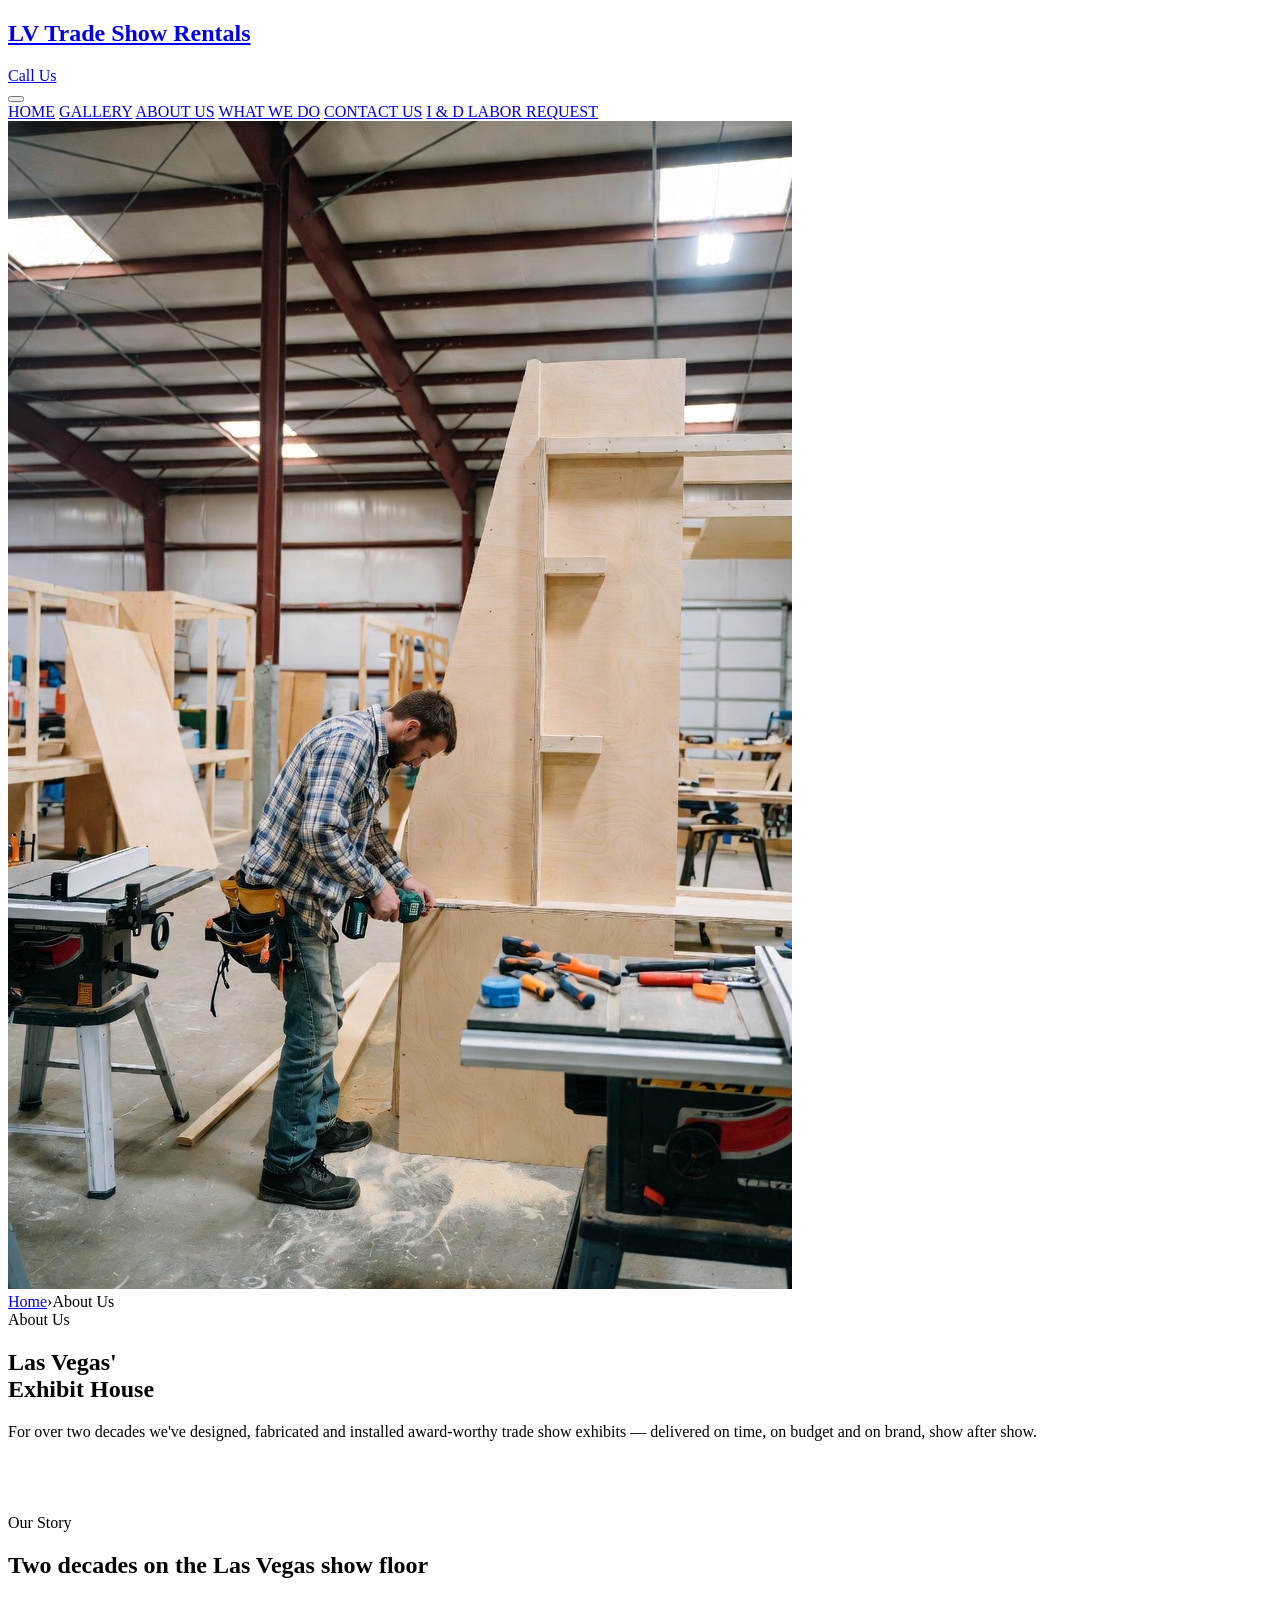
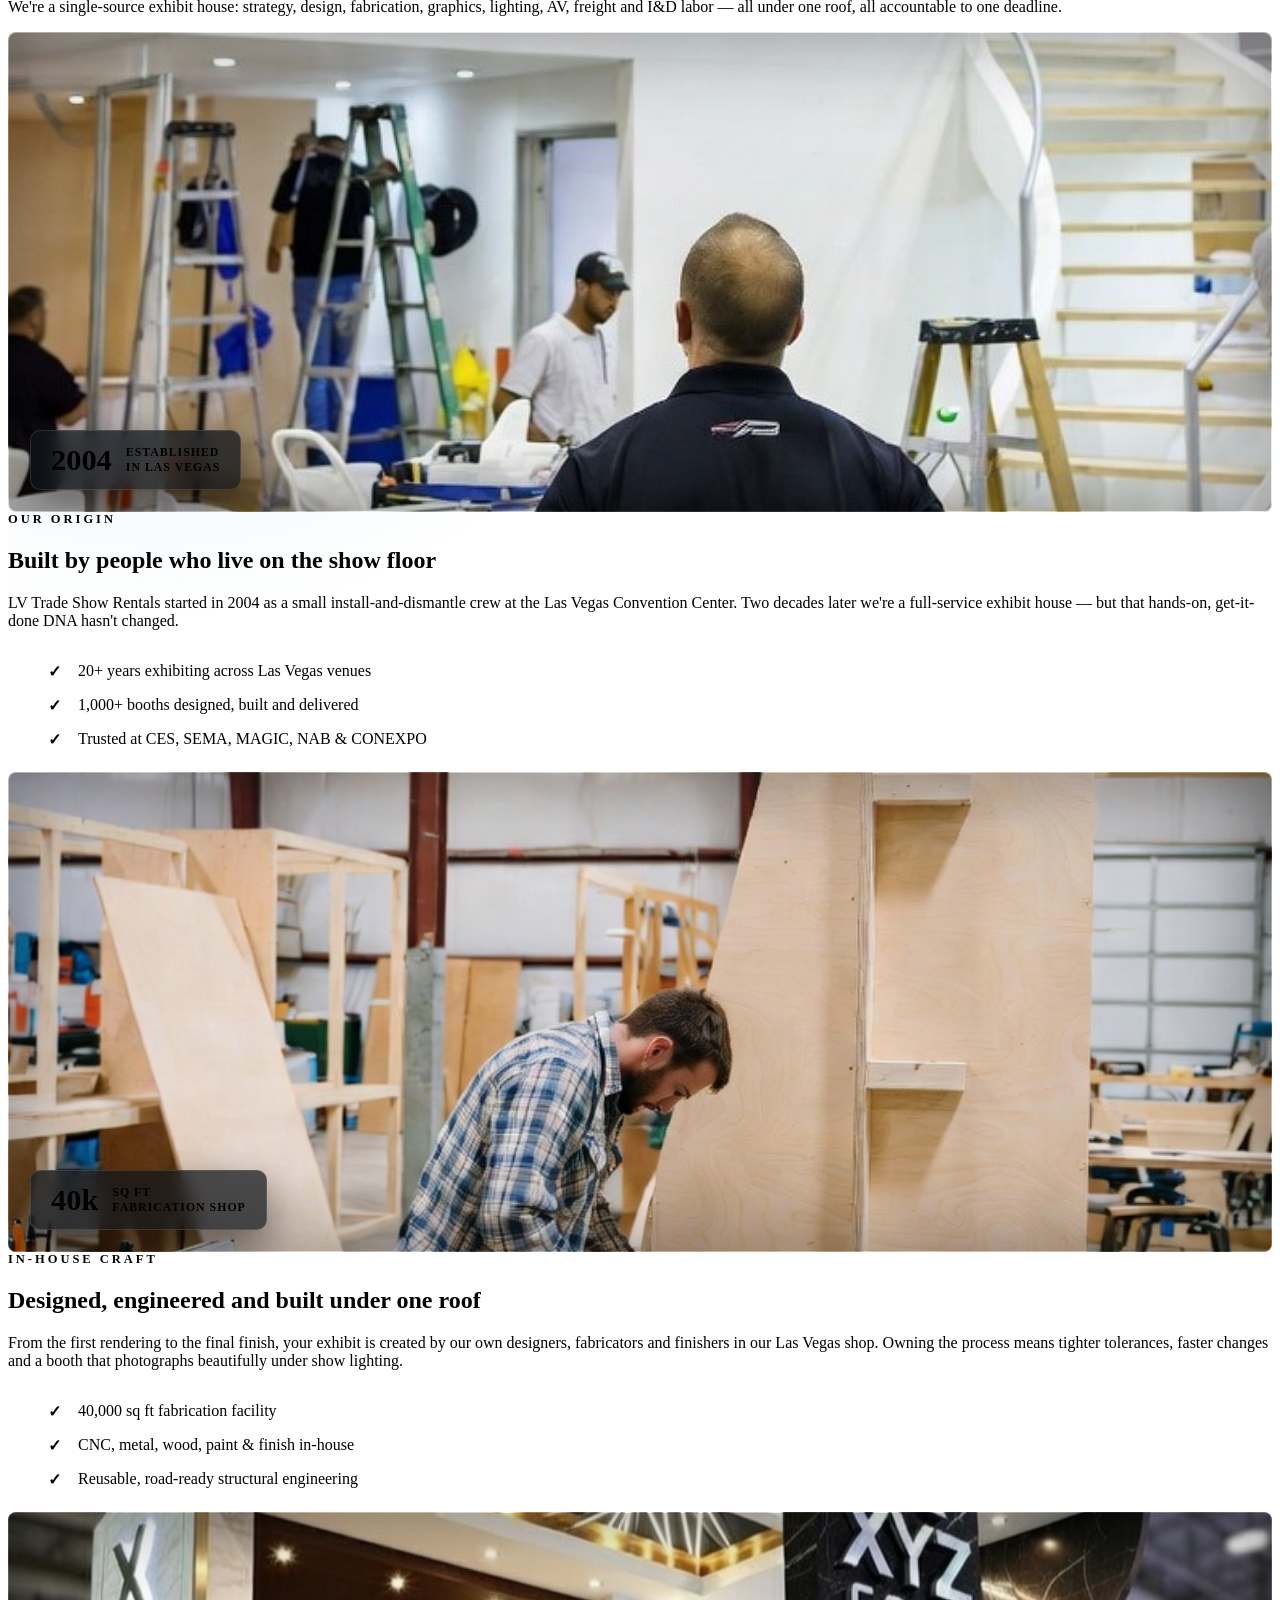
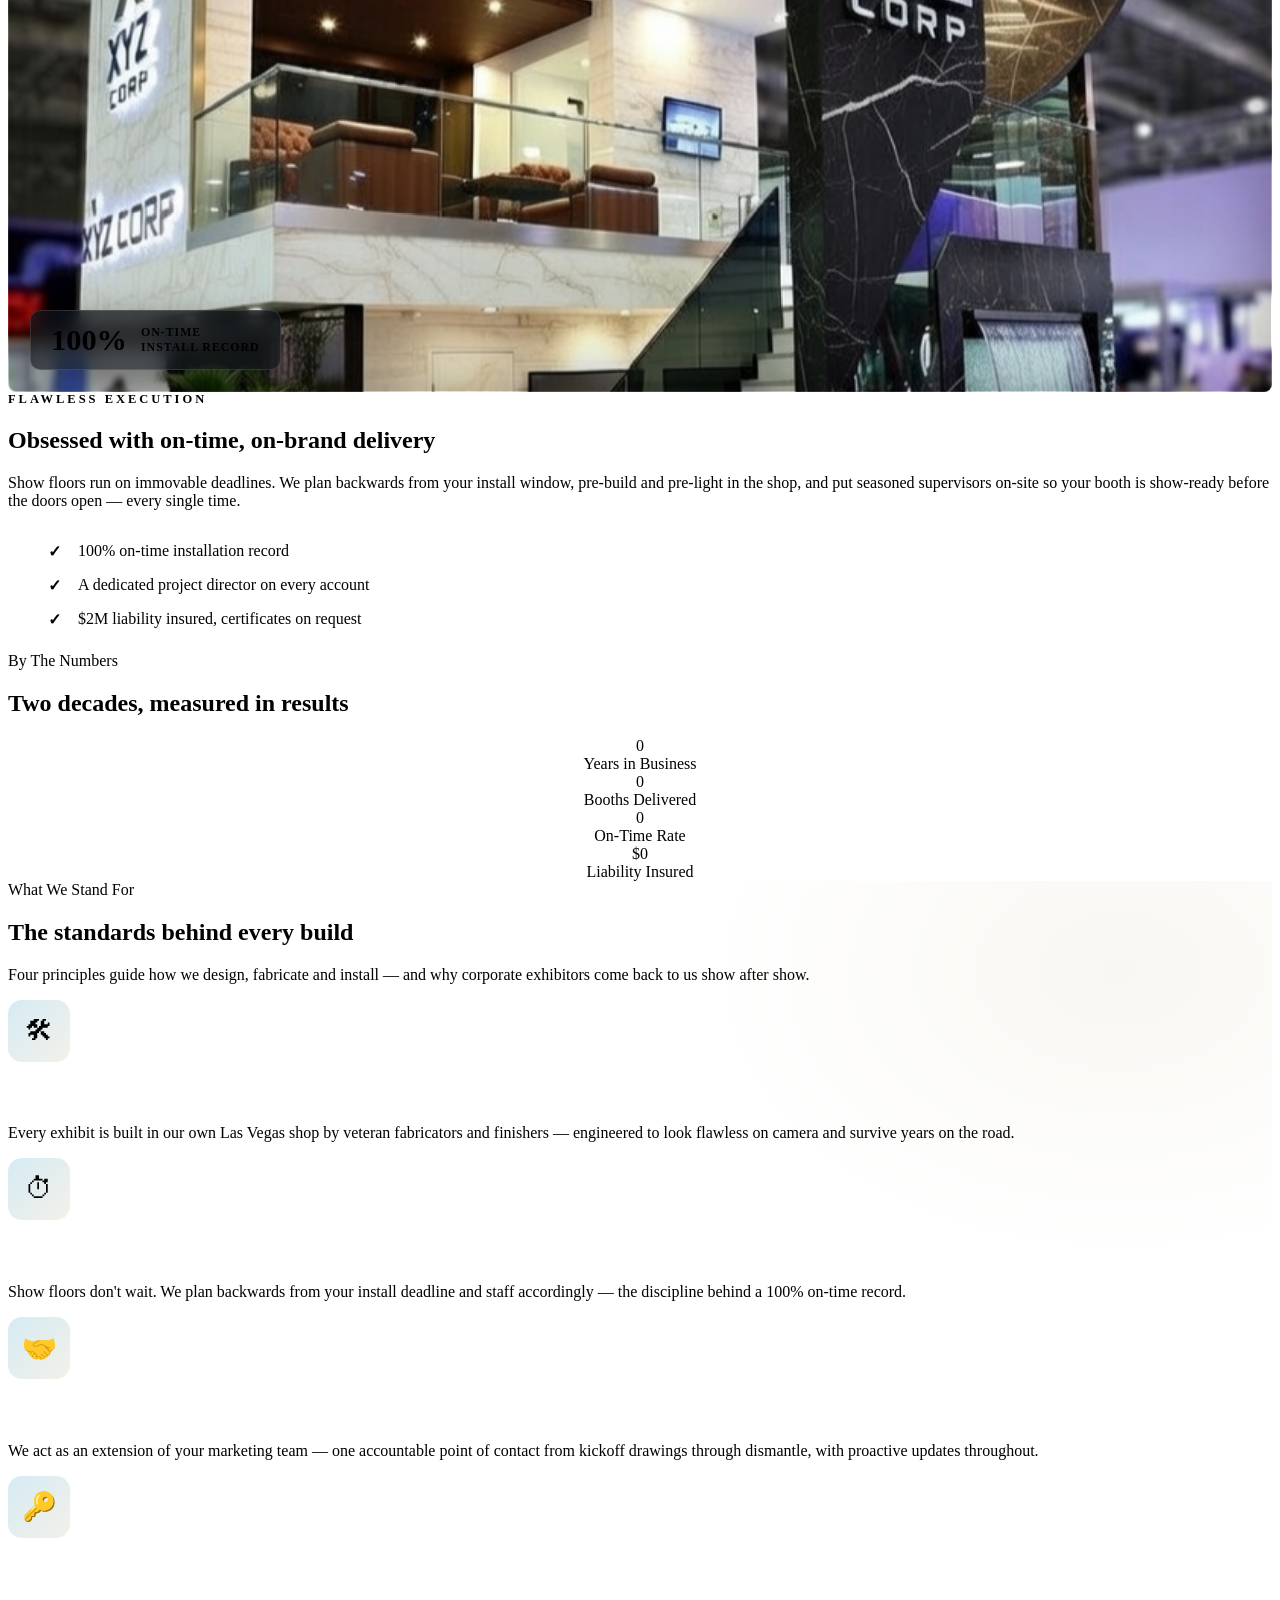
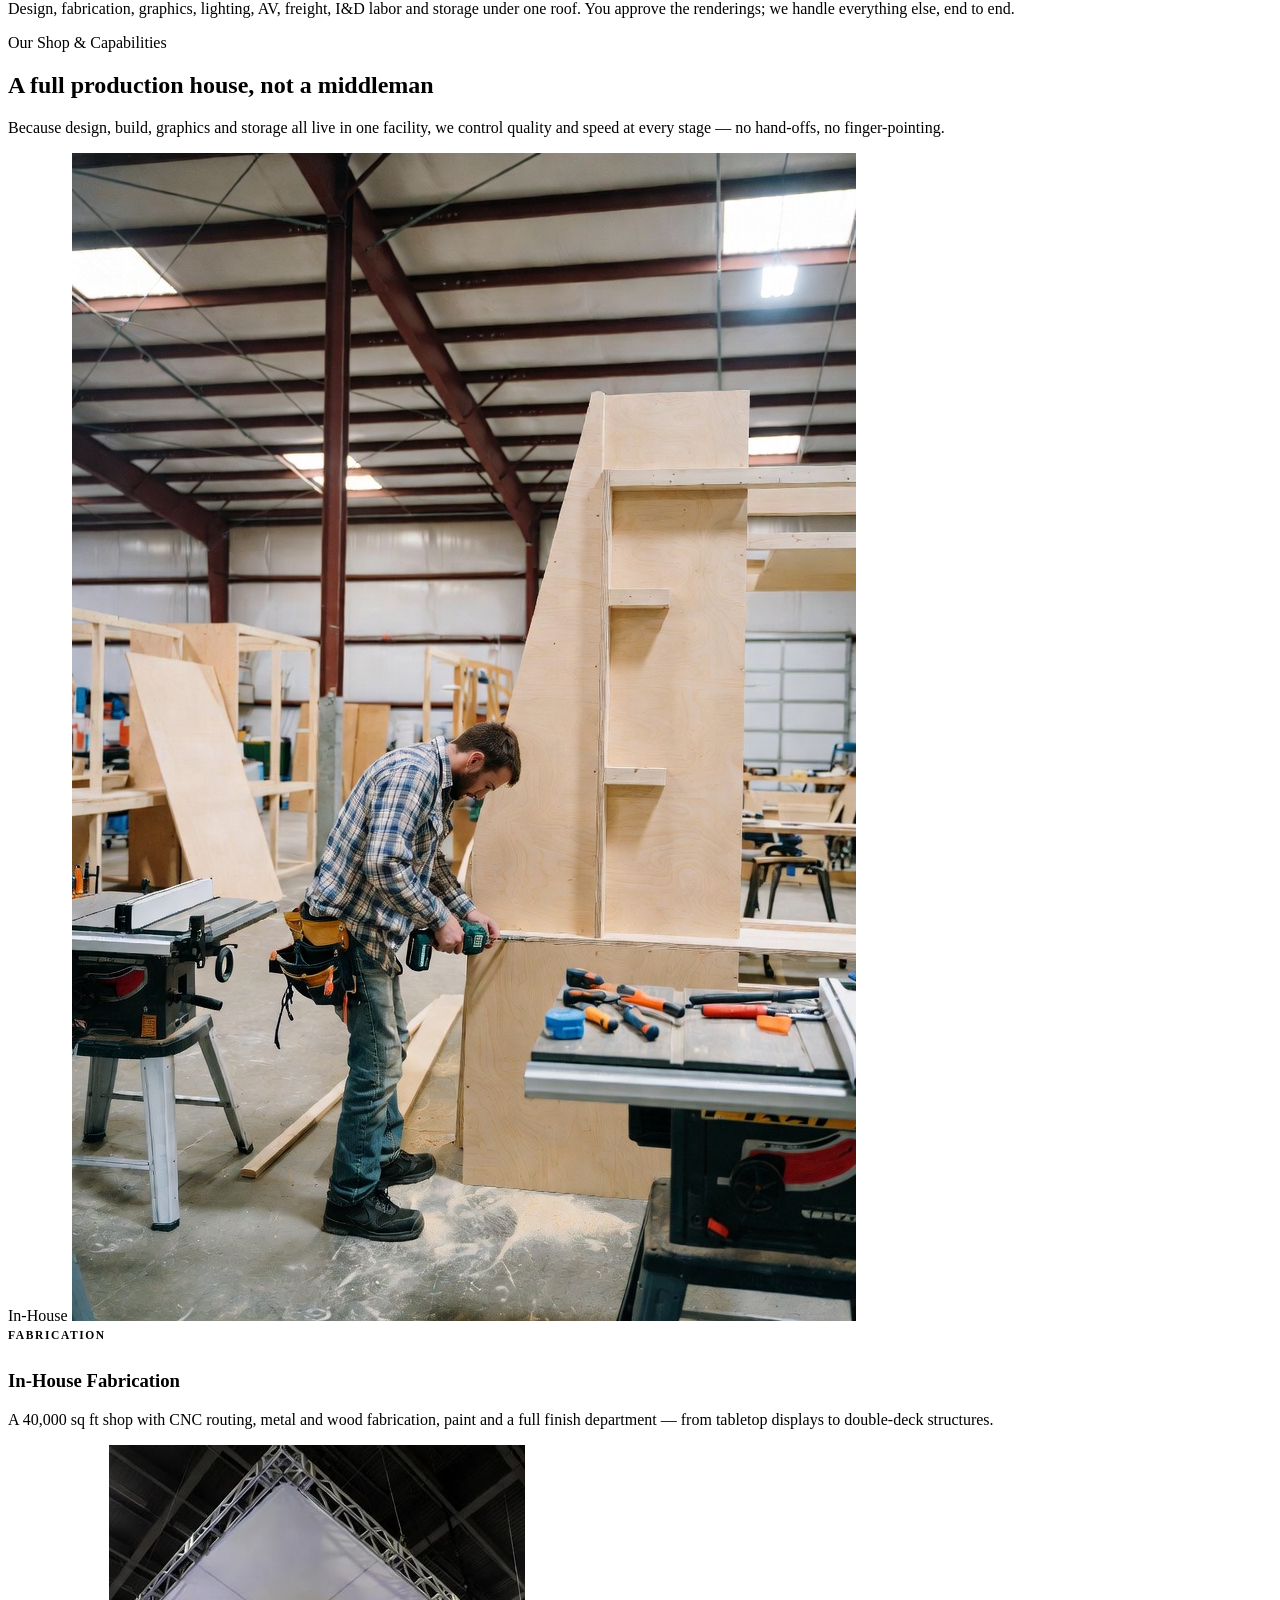
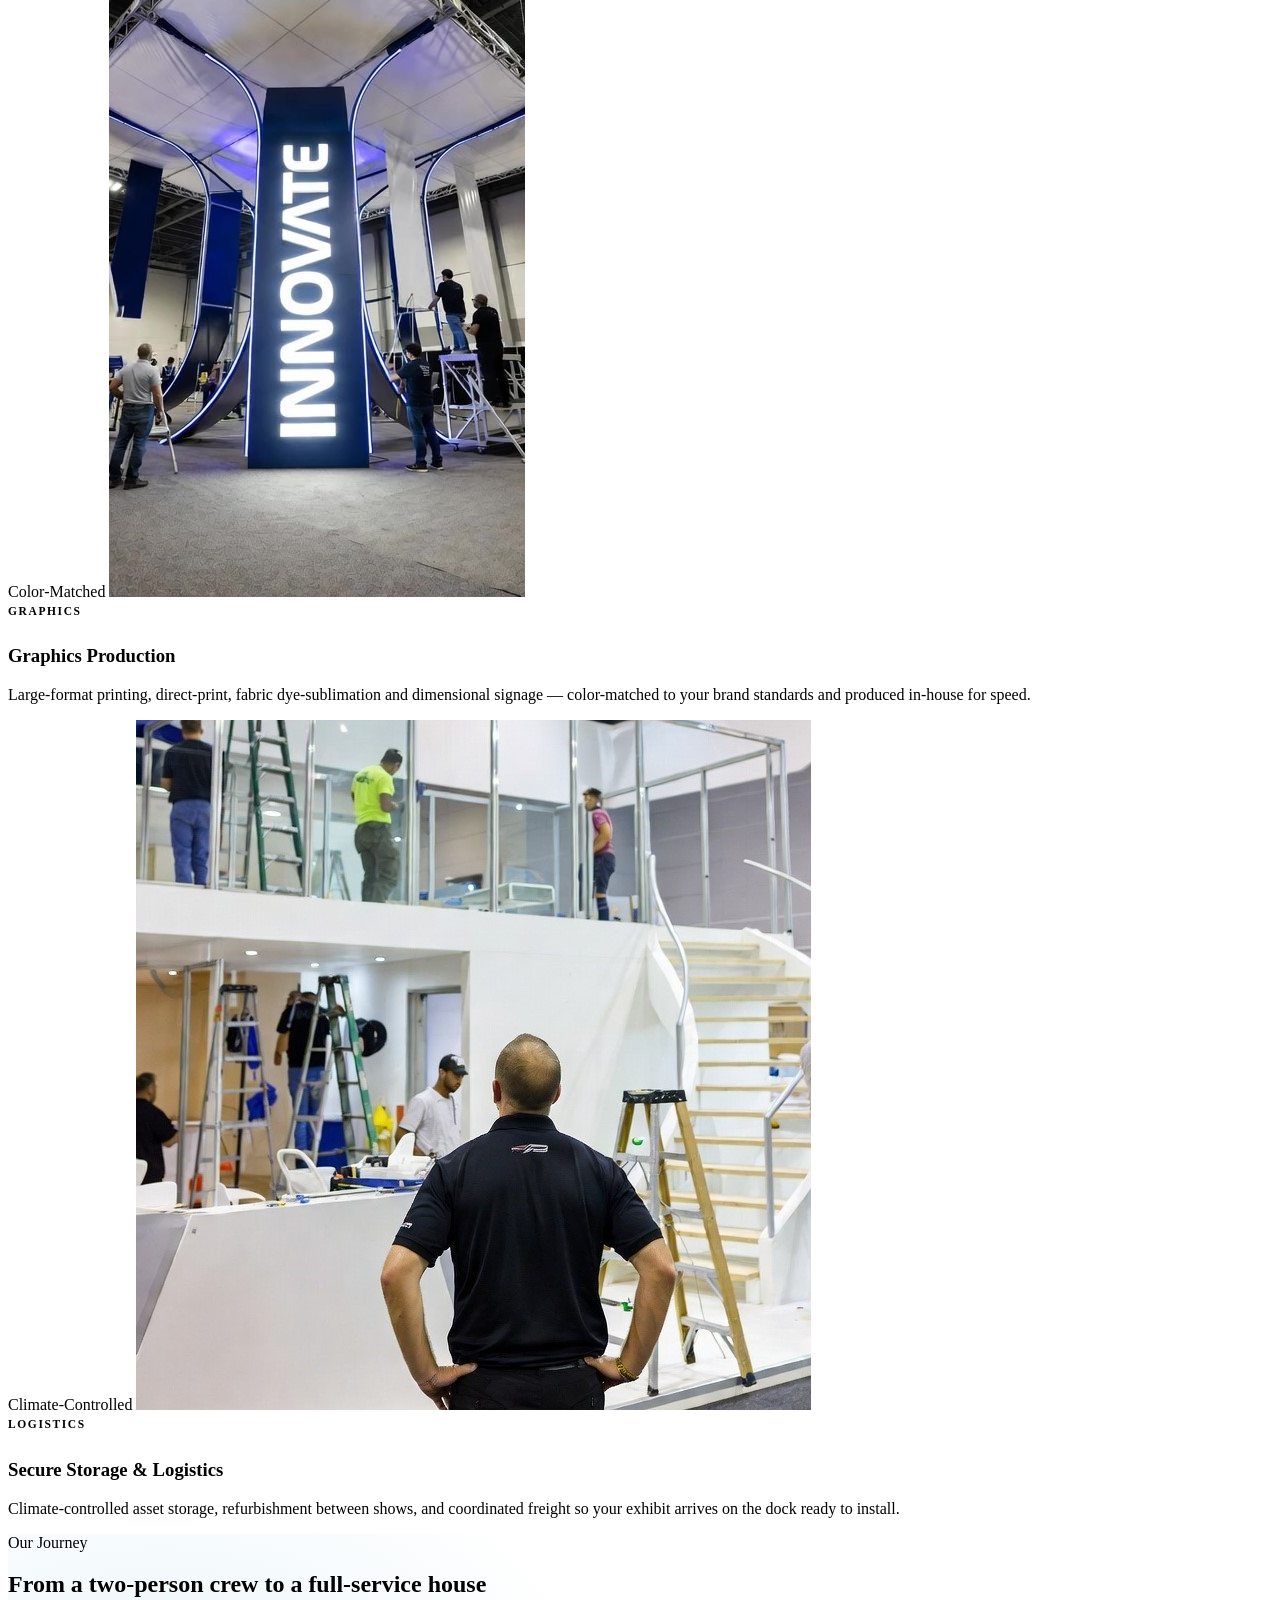
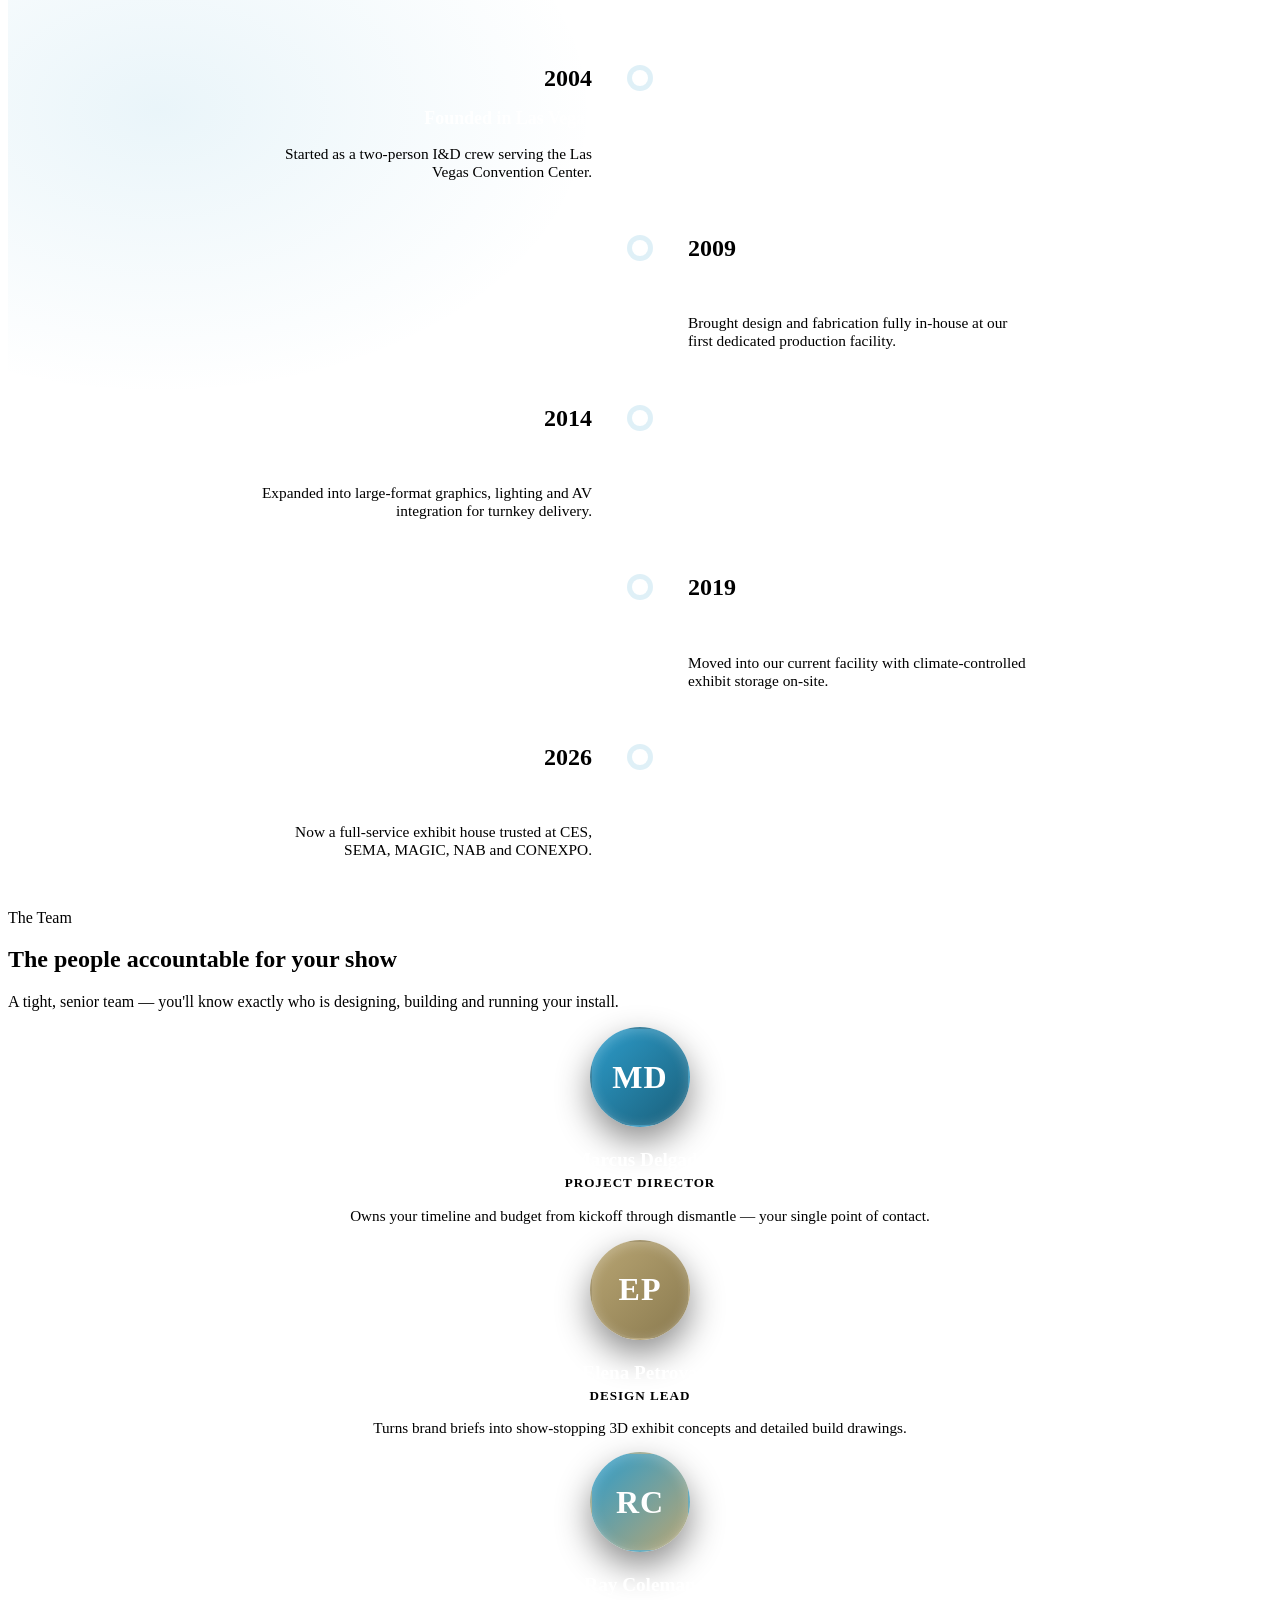
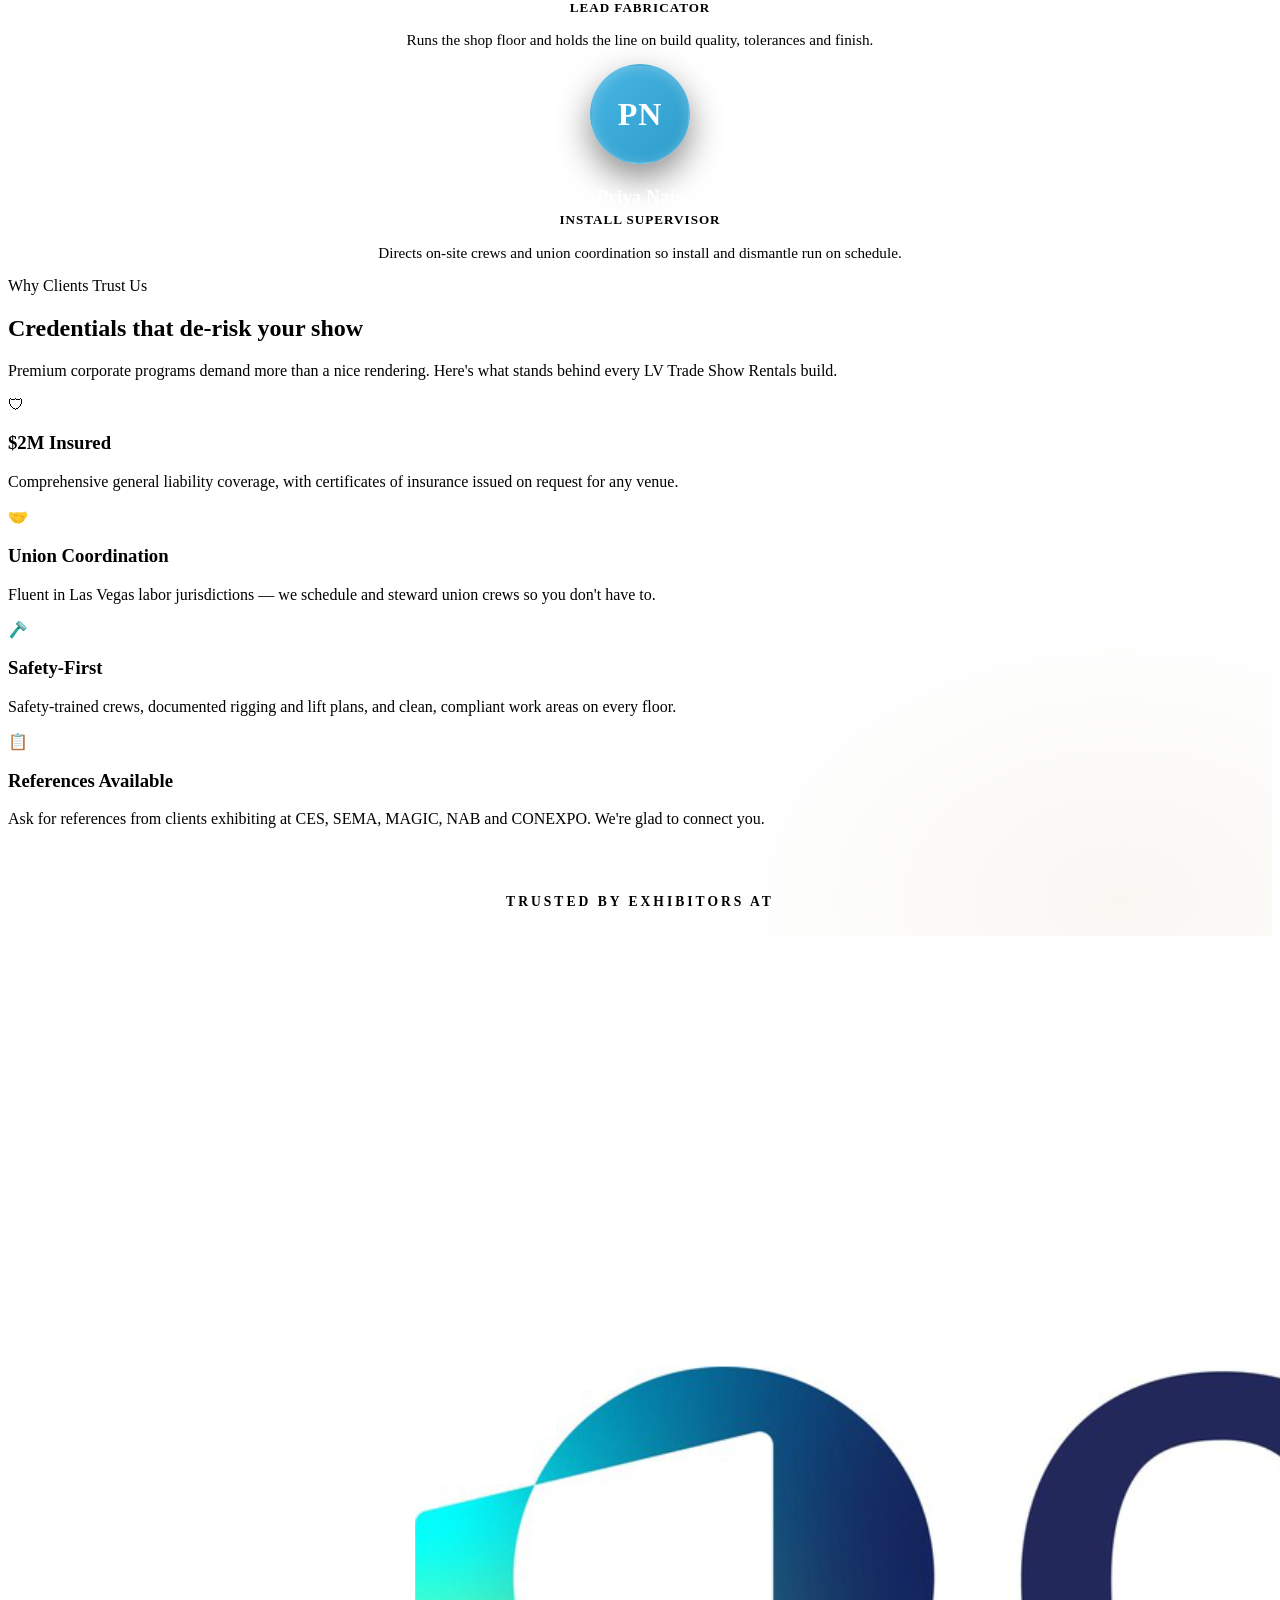
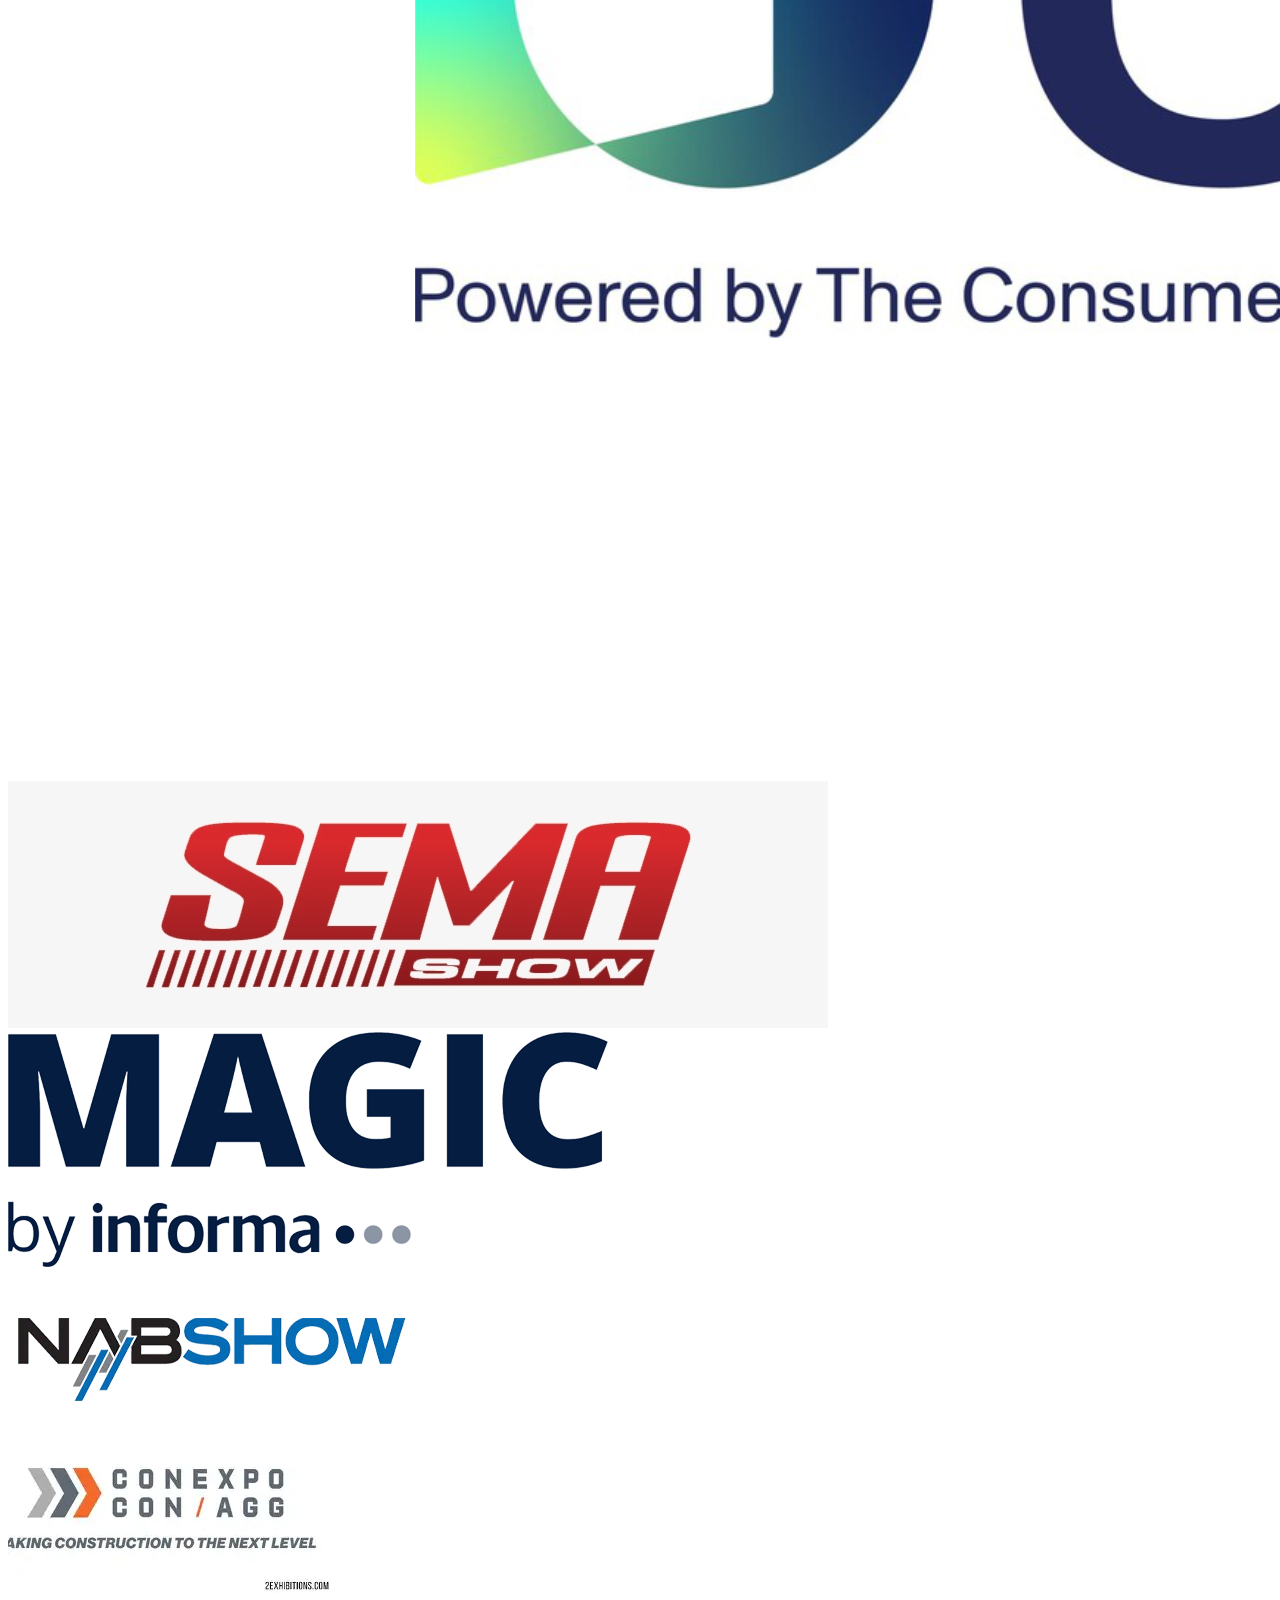
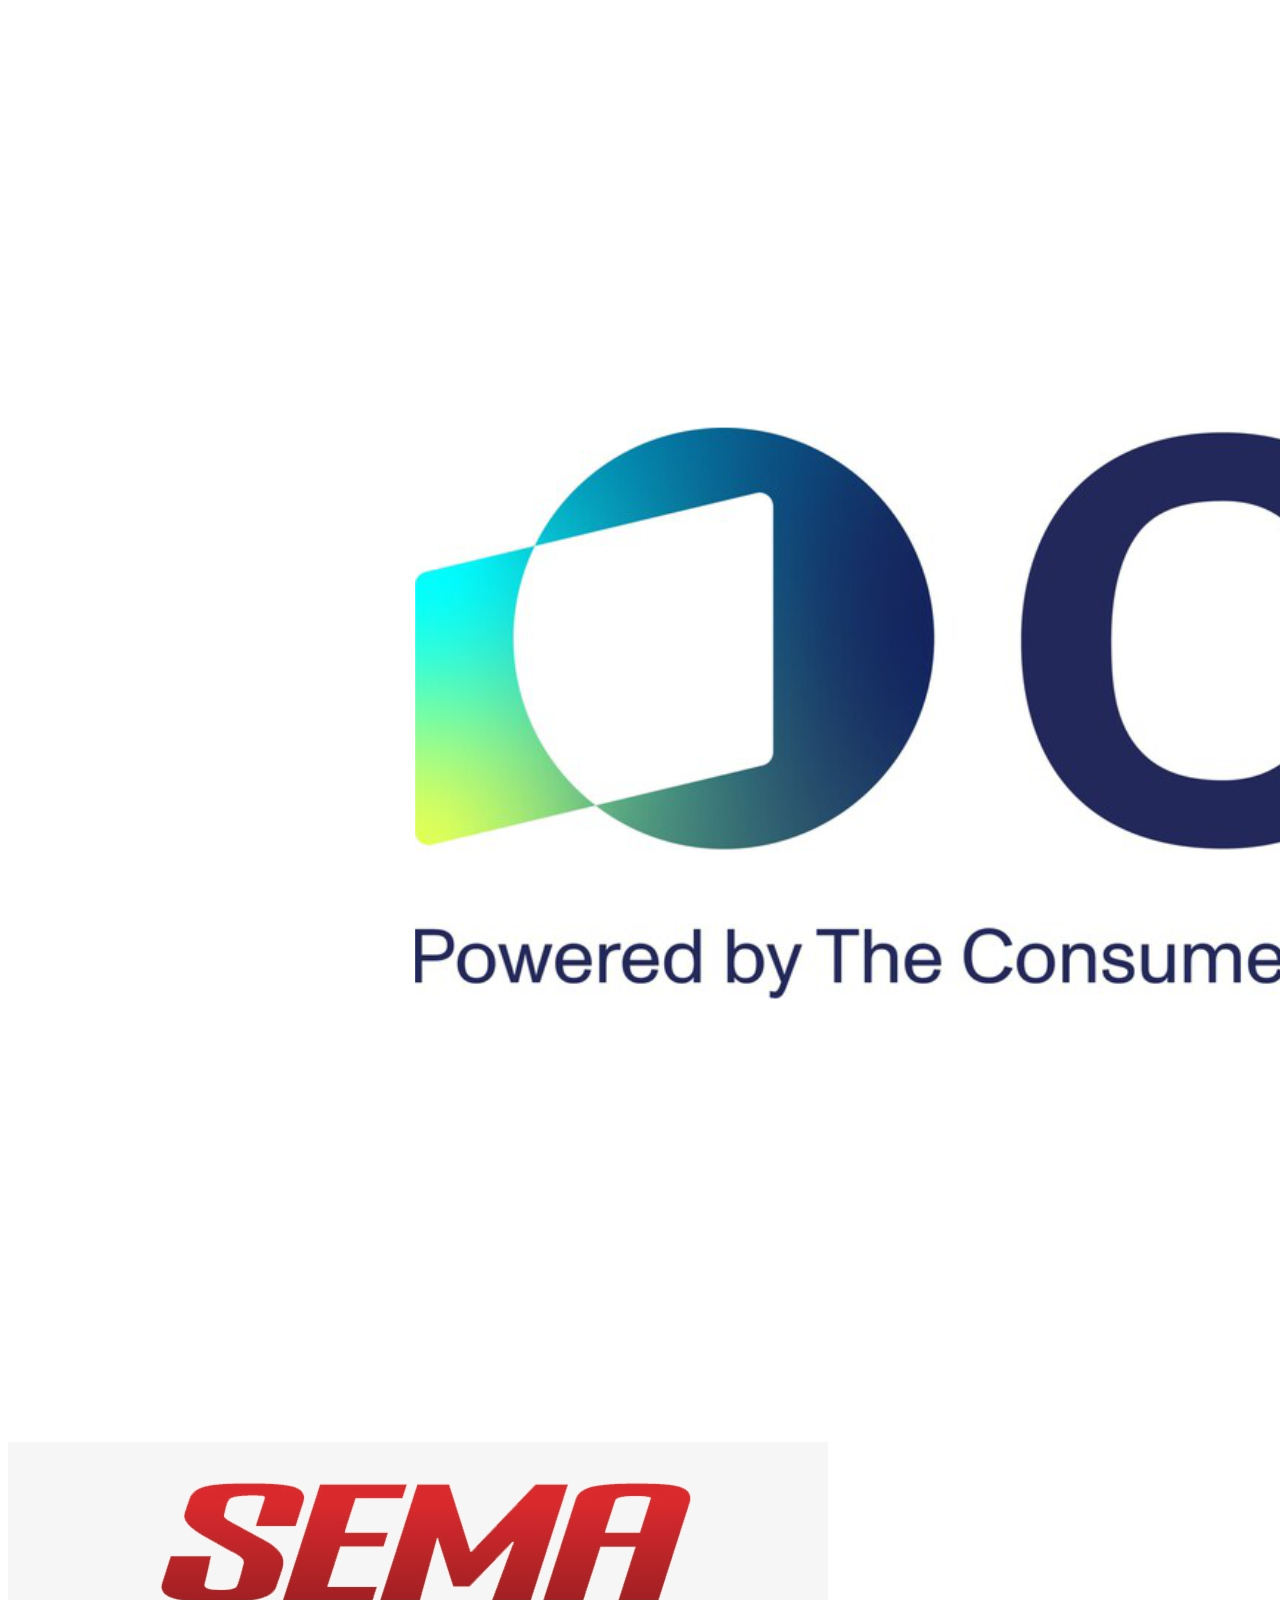
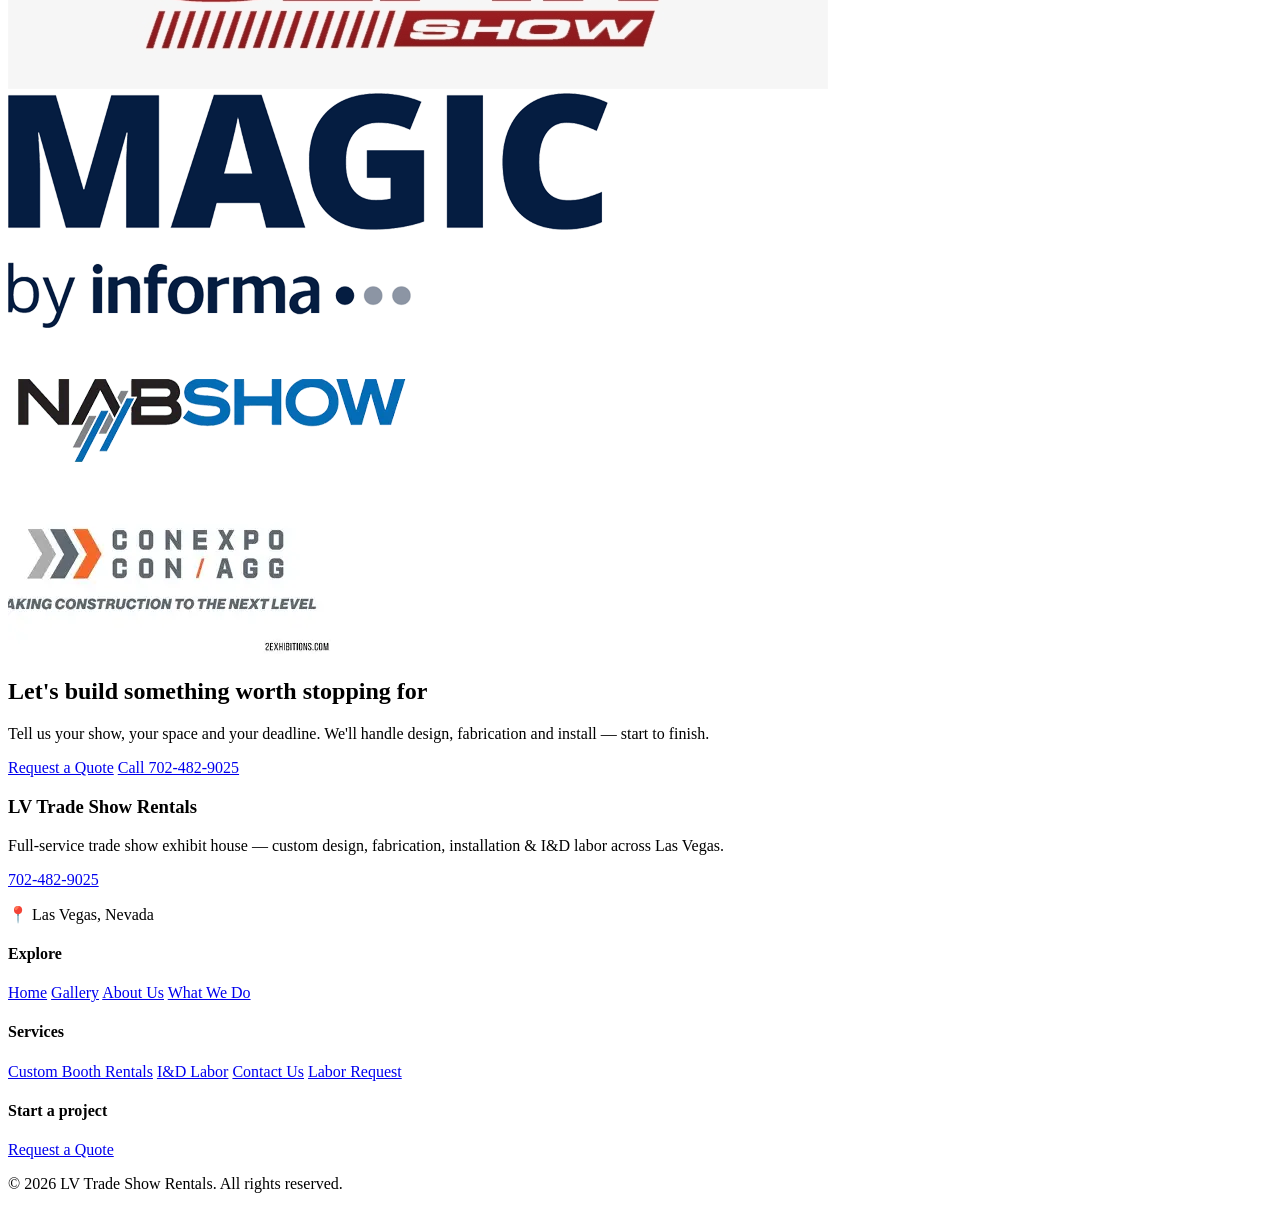
==== about-us.html @ 51950777 "Add files via upload" ====
<!DOCTYPE html>
<html lang="en">
<head>
    <meta charset="UTF-8">
    <meta name="viewport" content="width=device-width, initial-scale=1.0">
    <title>About Us | LV Trade Show Rentals</title>
    <meta name="description" content="Las Vegas' full-service trade show exhibit house — 20+ years designing, fabricating and installing custom booths on time, every time.">
    <meta property="og:title" content="About Us | LV Trade Show Rentals">
    <meta property="og:description" content="Craftsmanship, reliability and turnkey trade show execution in Las Vegas.">
    <meta property="og:type" content="website">
    <meta property="og:image" content="assets/world2-logo.png">
    <link rel="icon" type="image/png" href="assets/world2-logo.png">
    <link rel="stylesheet" href="assets/site.css">
    <style>
        /* ===================================================================
           ABOUT US — page-specific styles (abt- prefix; no shared overrides)
           =================================================================== */

        /* ---- Cinematic interior hero ---- */
        .abt-hero { min-height: 82vh; }
        .abt-hero .page-hero-overlay {
            background:
                radial-gradient(120% 90% at 80% 0%, rgba(45, 156, 202, 0.16) 0%, transparent 55%),
                linear-gradient(135deg, rgba(15, 20, 25, 0.92) 0%, rgba(26, 35, 50, 0.78) 55%, rgba(15, 20, 25, 0.7) 100%);
        }
        .abt-hero h1 { max-width: 15ch; }
        .abt-hero-badges { display: flex; flex-wrap: wrap; gap: 14px; margin-top: 34px; }
        .abt-hero-badge {
            display: inline-flex; align-items: center; gap: 8px;
            padding: 10px 18px; border-radius: 40px;
            background: rgba(255, 255, 255, 0.06);
            border: 1px solid rgba(255, 255, 255, 0.14);
            -webkit-backdrop-filter: blur(8px); backdrop-filter: blur(8px);
            font-size: 0.92rem; font-weight: 600; color: #fff; letter-spacing: 0.3px;
        }
        .abt-hero-badge b { color: var(--accent-teal); font-weight: 800; }
        .abt-hero-badge.gold b { color: var(--accent-gold); }

        /* ---- Ambient depth glow (decorative, sits behind content) ---- */
        .abt-amb { position: relative; }
        .abt-amb::before { content: ''; position: absolute; inset: 0; z-index: 0; pointer-events: none; }
        .abt-amb.g1::before { background: radial-gradient(640px 420px at 12% 18%, rgba(45, 156, 202, 0.10), transparent 68%); }
        .abt-amb.g2::before { background: radial-gradient(600px 420px at 88% 12%, rgba(184, 165, 115, 0.09), transparent 68%); }
        .abt-amb > .container { position: relative; z-index: 1; }

        /* ---- Brand-story feature rows: parallax image + floating chip ---- */
        .feature-row .feature-media.abt-fmedia {
            position: relative; overflow: hidden; border-radius: 8px;
            box-shadow: var(--shadow-lg); min-height: 480px;
        }
        .feature-row .feature-media.abt-fmedia img {
            position: absolute; top: -18%; left: 0;
            width: 100%; height: 136%; object-fit: cover;
            will-change: transform;
        }
        .feature-row .feature-media.abt-fmedia::after {
            content: ''; position: absolute; inset: 0; border-radius: 8px;
            border: 1px solid rgba(255, 255, 255, 0.10);
            box-shadow: inset 0 0 90px rgba(0, 0, 0, 0.4);
            pointer-events: none; z-index: 3;
        }
        .abt-fchip {
            position: absolute; z-index: 4; left: 22px; bottom: 22px;
            display: flex; align-items: center; gap: 14px;
            padding: 14px 20px; border-radius: 10px;
            background: rgba(15, 20, 25, 0.72);
            border: 1px solid rgba(255, 255, 255, 0.12);
            -webkit-backdrop-filter: blur(10px); backdrop-filter: blur(10px);
            box-shadow: 0 18px 44px rgba(0, 0, 0, 0.55);
        }
        .abt-fchip .abt-fchip-num { font-size: 1.9rem; font-weight: 900; color: var(--accent-teal); line-height: 1; }
        .abt-fchip.gold .abt-fchip-num { color: var(--accent-gold); }
        .abt-fchip .abt-fchip-lbl {
            font-size: 0.74rem; color: var(--text-secondary);
            text-transform: uppercase; letter-spacing: 1px; font-weight: 700; line-height: 1.25;
        }

        .abt-kicker {
            display: block; color: var(--accent-gold); font-weight: 700;
            font-size: 0.78rem; letter-spacing: 3px; text-transform: uppercase; margin-bottom: 14px;
        }
        .abt-check { list-style: none; margin-top: 24px; }
        .abt-check li { position: relative; padding: 8px 0 8px 30px; color: var(--text-primary); }
        .abt-check li::before { content: '✓'; position: absolute; left: 0; top: 8px; color: var(--accent-teal); font-weight: 800; }

        /* ---- Stats band ---- */
        .abt-stats .stats-row { text-align: center; }
        .abt-dollar::before { content: '$'; }

        /* ---- Value cards (3D tilt) ---- */
        .abt-value { position: relative; }
        .abt-value .abt-icon {
            width: 62px; height: 62px; border-radius: 14px;
            display: flex; align-items: center; justify-content: center;
            font-size: 1.75rem; margin-bottom: 22px;
            background: linear-gradient(135deg, rgba(45, 156, 202, 0.20), rgba(184, 165, 115, 0.16));
            border: 1px solid var(--border-subtle);
        }
        .abt-value h3 { color: #fff; }

        /* ---- Capability tag on media cards ---- */
        .abt-cap-tag {
            display: inline-block; font-size: 0.72rem; letter-spacing: 1.6px;
            text-transform: uppercase; color: var(--accent-gold); font-weight: 700; margin-bottom: 10px;
        }

        /* ---- Milestone timeline ---- */
        .abt-timeline { position: relative; max-width: 880px; margin: 62px auto 0; }
        .abt-timeline::before {
            content: ''; position: absolute; top: 6px; bottom: 6px; left: 50%;
            width: 2px; transform: translateX(-50%);
            background: linear-gradient(to bottom, transparent, var(--accent-teal) 12%, var(--accent-gold) 88%, transparent);
        }
        .abt-mile { position: relative; width: 50%; box-sizing: border-box; padding: 6px 48px 34px; }
        .abt-mile.left { left: 0; text-align: right; }
        .abt-mile.right { left: 50%; text-align: left; }
        .abt-dot {
            position: absolute; top: 10px; width: 16px; height: 16px; border-radius: 50%;
            background: var(--primary-dark); border: 3px solid var(--accent-teal);
            box-shadow: 0 0 0 5px rgba(45, 156, 202, 0.15); z-index: 2;
        }
        .abt-mile.left .abt-dot { right: -8px; }
        .abt-mile.right .abt-dot { left: -8px; }
        .abt-year { font-size: 1.5rem; font-weight: 900; color: var(--accent-teal); line-height: 1; margin-bottom: 8px; }
        .abt-mile h3 { color: #fff; font-size: 1.12rem; margin-bottom: 6px; }
        .abt-mile p { color: var(--text-secondary); font-size: 0.96rem; }

        /* ---- Team monogram avatars ---- */
        .abt-team { position: relative; text-align: center; }
        .abt-avatar {
            width: 96px; height: 96px; border-radius: 50%; margin: 0 auto 22px;
            display: flex; align-items: center; justify-content: center;
            font-size: 2rem; font-weight: 800; color: #fff; letter-spacing: 1px;
            border: 2px solid rgba(255, 255, 255, 0.14);
            box-shadow: inset 0 2px 12px rgba(255, 255, 255, 0.22), 0 14px 34px rgba(0, 0, 0, 0.45);
        }
        .abt-team:nth-of-type(1) .abt-avatar { background: linear-gradient(135deg, #2d9cca, #1a5f7a); }
        .abt-team:nth-of-type(2) .abt-avatar { background: linear-gradient(135deg, #b8a573, #8a7a4f); }
        .abt-team:nth-of-type(3) .abt-avatar { background: linear-gradient(135deg, #2d9cca, #b8a573); }
        .abt-team:nth-of-type(4) .abt-avatar { background: linear-gradient(135deg, #48b6e4, #2d9cca); }
        .abt-team h3 { color: #fff; font-size: 1.2rem; margin-bottom: 4px; }
        .abt-role {
            color: var(--accent-teal); font-weight: 700; font-size: 0.82rem;
            text-transform: uppercase; letter-spacing: 1px; margin-bottom: 14px;
        }
        .abt-team p { color: var(--text-secondary); font-size: 0.95rem; }

        /* ---- Credibility trust heading above marquee ---- */
        .abt-trust-head { text-align: center; margin: 64px 0 26px; }
        .abt-trust-head span {
            font-size: 0.85rem; text-transform: uppercase; letter-spacing: 3px;
            color: var(--text-secondary); font-weight: 700;
        }

        /* ---- Responsive ---- */
        @media (max-width: 768px) {
            .abt-hero { min-height: 68vh; }
            .feature-row .feature-media.abt-fmedia { min-height: 300px; }
            .feature-row .feature-media.abt-fmedia img { top: -14%; height: 128%; }
            .abt-fchip { left: 14px; bottom: 14px; padding: 12px 16px; gap: 10px; }
            .abt-fchip .abt-fchip-num { font-size: 1.5rem; }

            .abt-timeline::before { left: 7px; }
            .abt-mile, .abt-mile.left, .abt-mile.right { width: 100%; left: 0; text-align: left; padding: 6px 0 28px 34px; }
            .abt-mile.left .abt-dot, .abt-mile.right .abt-dot { left: -1px; right: auto; }
        }

        /* ---- Reduced motion safety for custom layers ---- */
        @media (prefers-reduced-motion: reduce) {
            .feature-row .feature-media.abt-fmedia img { transform: none !important; }
        }
    </style>
</head>
<body>
    <div class="menu-overlay" id="menu-overlay"></div>
    <header class="navbar" id="navbar">
        <div class="navbar-container">
            <div class="navbar-brand"><a href="index.html"><h2>LV Trade Show Rentals</h2></a></div>
            <div class="navbar-phone"><a href="tel:+17024829025">Call Us</a></div>
            <button class="hamburger" id="hamburger" aria-label="Open menu"><span></span><span></span><span></span></button>
            <nav class="navbar-menu" id="navbar-menu">
                <a href="index.html">HOME</a>
                <a href="gallery.html">GALLERY</a>
                <a href="about-us.html">ABOUT US</a>
                <a href="what-we-do.html">WHAT WE DO</a>
                <a href="contact-us.html">CONTACT US</a>
                <a href="i-d-labor-request.html">I &amp; D LABOR REQUEST</a>
            </nav>
        </div>
    </header>

    <!-- ============================ HERO ============================ -->
    <section class="page-hero abt-hero">
        <img class="page-hero-media" src="assets/service-custom-fab.jpg" alt="Fabricators building a custom trade show exhibit in the LV Trade Show Rentals shop">
        <div class="page-hero-overlay"></div>
        <div class="page-hero-inner">
            <div class="breadcrumb"><a href="index.html">Home</a><span>&rsaquo;</span>About Us</div>
            <span class="eyebrow" data-reveal>About Us</span>
            <h1 data-reveal>Las Vegas' Exhibit House</h1>
            <p class="lead" data-reveal>For over two decades we've designed, fabricated and installed award-worthy trade show exhibits &mdash; delivered on time, on budget and on brand, show after show.</p>
            <div class="abt-hero-badges" data-reveal>
                <span class="abt-hero-badge"><b>20+</b> Years</span>
                <span class="abt-hero-badge"><b>1,000+</b> Builds</span>
                <span class="abt-hero-badge"><b>100%</b> On-Time</span>
                <span class="abt-hero-badge gold"><b>$2M</b> Insured</span>
            </div>
        </div>
    </section>

    <!-- ======================= BRAND STORY ========================= -->
    <section class="section abt-amb g1">
        <div class="container">
            <div class="section-head" data-reveal>
                <span class="eyebrow">Our Story</span>
                <h2>Two decades on the Las Vegas show floor</h2>
                <p>We're a single-source exhibit house: strategy, design, fabrication, graphics, lighting, AV, freight and I&amp;D labor &mdash; all under one roof, all accountable to one deadline.</p>
            </div>

            <!-- Row 1 — Origin -->
            <div class="feature-row" data-reveal>
                <div class="feature-media abt-fmedia">
                    <img src="assets/service-installation.jpg" alt="LV Trade Show Rentals crew installing a booth on a Las Vegas show floor" data-parallax="0.1" loading="lazy" decoding="async">
                    <div class="abt-fchip">
                        <span class="abt-fchip-num">2004</span>
                        <span class="abt-fchip-lbl">Established<br>in Las Vegas</span>
                    </div>
                </div>
                <div class="feature-body abt-fbody">
                    <span class="abt-kicker">Our Origin</span>
                    <h2>Built by people who live on the show floor</h2>
                    <p>LV Trade Show Rentals started in 2004 as a small install-and-dismantle crew at the Las Vegas Convention Center. Two decades later we're a full-service exhibit house &mdash; but that hands-on, get-it-done DNA hasn't changed.</p>
                    <ul class="abt-check">
                        <li>20+ years exhibiting across Las Vegas venues</li>
                        <li>1,000+ booths designed, built and delivered</li>
                        <li>Trusted at CES, SEMA, MAGIC, NAB &amp; CONEXPO</li>
                    </ul>
                </div>
            </div>

            <!-- Row 2 — Craftsmanship -->
            <div class="feature-row reverse" data-reveal>
                <div class="feature-media abt-fmedia">
                    <img src="assets/service-custom-fab.jpg" alt="Custom fabrication in progress inside the LV Trade Show Rentals shop" data-parallax="0.1" loading="lazy" decoding="async">
                    <div class="abt-fchip gold">
                        <span class="abt-fchip-num">40k</span>
                        <span class="abt-fchip-lbl">Sq Ft<br>Fabrication Shop</span>
                    </div>
                </div>
                <div class="feature-body abt-fbody">
                    <span class="abt-kicker">In-House Craft</span>
                    <h2>Designed, engineered and built under one roof</h2>
                    <p>From the first rendering to the final finish, your exhibit is created by our own designers, fabricators and finishers in our Las Vegas shop. Owning the process means tighter tolerances, faster changes and a booth that photographs beautifully under show lighting.</p>
                    <ul class="abt-check">
                        <li>40,000 sq ft fabrication facility</li>
                        <li>CNC, metal, wood, paint &amp; finish in-house</li>
                        <li>Reusable, road-ready structural engineering</li>
                    </ul>
                </div>
            </div>

            <!-- Row 3 — Execution -->
            <div class="feature-row" data-reveal>
                <div class="feature-media abt-fmedia">
                    <img src="assets/booth-fully-custom.jpg" alt="Finished fully-custom trade show booth delivered by LV Trade Show Rentals" data-parallax="0.1" loading="lazy" decoding="async">
                    <div class="abt-fchip">
                        <span class="abt-fchip-num">100%</span>
                        <span class="abt-fchip-lbl">On-Time<br>Install Record</span>
                    </div>
                </div>
                <div class="feature-body abt-fbody">
                    <span class="abt-kicker">Flawless Execution</span>
                    <h2>Obsessed with on-time, on-brand delivery</h2>
                    <p>Show floors run on immovable deadlines. We plan backwards from your install window, pre-build and pre-light in the shop, and put seasoned supervisors on-site so your booth is show-ready before the doors open &mdash; every single time.</p>
                    <ul class="abt-check">
                        <li>100% on-time installation record</li>
                        <li>A dedicated project director on every account</li>
                        <li>$2M liability insured, certificates on request</li>
                    </ul>
                </div>
            </div>
        </div>
    </section>

    <!-- ========================= STATS BAND ======================== -->
    <section class="section alt abt-stats">
        <div class="container">
            <div class="section-head" data-reveal>
                <span class="eyebrow gold">By The Numbers</span>
                <h2>Two decades, measured in results</h2>
            </div>
            <div class="stats-row reveal-group">
                <div class="stat-box" data-count="20" data-suffix="+">
                    <div class="stat-num">0</div>
                    <div class="stat-label">Years in Business</div>
                </div>
                <div class="stat-box" data-count="1000" data-suffix="+">
                    <div class="stat-num">0</div>
                    <div class="stat-label">Booths Delivered</div>
                </div>
                <div class="stat-box" data-count="100" data-suffix="%">
                    <div class="stat-num">0</div>
                    <div class="stat-label">On-Time Rate</div>
                </div>
                <div class="stat-box" data-count="2" data-suffix="M">
                    <div class="stat-num abt-dollar">0</div>
                    <div class="stat-label">Liability Insured</div>
                </div>
            </div>
        </div>
    </section>

    <!-- =========================== VALUES ========================== -->
    <section class="section abt-amb g2">
        <div class="container">
            <div class="section-head" data-reveal>
                <span class="eyebrow">What We Stand For</span>
                <h2>The standards behind every build</h2>
                <p>Four principles guide how we design, fabricate and install &mdash; and why corporate exhibitors come back to us show after show.</p>
            </div>
            <div class="grid cols-4" data-reveal>
                <div class="card tilt abt-value" data-tilt-max="10">
                    <div class="tilt-inner">
                        <span class="abt-icon" aria-hidden="true">&#128736;</span>
                        <h3>Craftsmanship</h3>
                        <p>Every exhibit is built in our own Las Vegas shop by veteran fabricators and finishers &mdash; engineered to look flawless on camera and survive years on the road.</p>
                    </div>
                    <div class="tilt-glare"></div>
                </div>
                <div class="card tilt abt-value" data-tilt-max="10">
                    <div class="tilt-inner">
                        <span class="abt-icon" aria-hidden="true">&#9201;</span>
                        <h3>Reliability</h3>
                        <p>Show floors don't wait. We plan backwards from your install deadline and staff accordingly &mdash; the discipline behind a 100% on-time record.</p>
                    </div>
                    <div class="tilt-glare"></div>
                </div>
                <div class="card tilt abt-value" data-tilt-max="10">
                    <div class="tilt-inner">
                        <span class="abt-icon" aria-hidden="true">&#129309;</span>
                        <h3>Partnership</h3>
                        <p>We act as an extension of your marketing team &mdash; one accountable point of contact from kickoff drawings through dismantle, with proactive updates throughout.</p>
                    </div>
                    <div class="tilt-glare"></div>
                </div>
                <div class="card tilt abt-value" data-tilt-max="10">
                    <div class="tilt-inner">
                        <span class="abt-icon" aria-hidden="true">&#128273;</span>
                        <h3>Turnkey</h3>
                        <p>Design, fabrication, graphics, lighting, AV, freight, I&amp;D labor and storage under one roof. You approve the renderings; we handle everything else, end to end.</p>
                    </div>
                    <div class="tilt-glare"></div>
                </div>
            </div>
        </div>
    </section>

    <!-- ==================== SHOP & CAPABILITIES ==================== -->
    <section class="section alt">
        <div class="container">
            <div class="section-head" data-reveal>
                <span class="eyebrow gold">Our Shop &amp; Capabilities</span>
                <h2>A full production house, not a middleman</h2>
                <p>Because design, build, graphics and storage all live in one facility, we control quality and speed at every stage &mdash; no hand-offs, no finger-pointing.</p>
            </div>
            <div class="grid cols-3 reveal-group">
                <div class="media-card">
                    <div class="media">
                        <span class="badge-pill">In-House</span>
                        <img src="assets/service-custom-fab.jpg" alt="In-house custom fabrication shop" loading="lazy" decoding="async">
                    </div>
                    <div class="media-body">
                        <span class="abt-cap-tag">Fabrication</span>
                        <h3>In-House Fabrication</h3>
                        <p>A 40,000 sq ft shop with CNC routing, metal and wood fabrication, paint and a full finish department &mdash; from tabletop displays to double-deck structures.</p>
                    </div>
                </div>
                <div class="media-card">
                    <div class="media">
                        <span class="badge-pill">Color-Matched</span>
                        <img src="assets/service-graphic-design.jpg" alt="Large-format graphics production for trade show exhibits" loading="lazy" decoding="async">
                    </div>
                    <div class="media-body">
                        <span class="abt-cap-tag">Graphics</span>
                        <h3>Graphics Production</h3>
                        <p>Large-format printing, direct-print, fabric dye-sublimation and dimensional signage &mdash; color-matched to your brand standards and produced in-house for speed.</p>
                    </div>
                </div>
                <div class="media-card">
                    <div class="media">
                        <span class="badge-pill">Climate-Controlled</span>
                        <img src="assets/service-coordination.jpg" alt="Secure exhibit storage and show logistics coordination" loading="lazy" decoding="async">
                    </div>
                    <div class="media-body">
                        <span class="abt-cap-tag">Logistics</span>
                        <h3>Secure Storage &amp; Logistics</h3>
                        <p>Climate-controlled asset storage, refurbishment between shows, and coordinated freight so your exhibit arrives on the dock ready to install.</p>
                    </div>
                </div>
            </div>
        </div>
    </section>

    <!-- ===================== MILESTONE TIMELINE ==================== -->
    <section class="section abt-amb g1">
        <div class="container">
            <div class="section-head" data-reveal>
                <span class="eyebrow">Our Journey</span>
                <h2>From a two-person crew to a full-service house</h2>
            </div>
            <div class="abt-timeline">
                <div class="abt-mile left" data-reveal="left">
                    <span class="abt-dot"></span>
                    <div class="abt-year">2004</div>
                    <h3>Founded in Las Vegas</h3>
                    <p>Started as a two-person I&amp;D crew serving the Las Vegas Convention Center.</p>
                </div>
                <div class="abt-mile right" data-reveal="right">
                    <span class="abt-dot"></span>
                    <div class="abt-year">2009</div>
                    <h3>The Shop Opens</h3>
                    <p>Brought design and fabrication fully in-house at our first dedicated production facility.</p>
                </div>
                <div class="abt-mile left" data-reveal="left">
                    <span class="abt-dot"></span>
                    <div class="abt-year">2014</div>
                    <h3>Graphics &amp; AV Added</h3>
                    <p>Expanded into large-format graphics, lighting and AV integration for turnkey delivery.</p>
                </div>
                <div class="abt-mile right" data-reveal="right">
                    <span class="abt-dot"></span>
                    <div class="abt-year">2019</div>
                    <h3>40,000 Sq Ft</h3>
                    <p>Moved into our current facility with climate-controlled exhibit storage on-site.</p>
                </div>
                <div class="abt-mile left" data-reveal="left">
                    <span class="abt-dot"></span>
                    <div class="abt-year">2026</div>
                    <h3>1,000+ Builds Delivered</h3>
                    <p>Now a full-service exhibit house trusted at CES, SEMA, MAGIC, NAB and CONEXPO.</p>
                </div>
            </div>
        </div>
    </section>

    <!-- ============================ TEAM =========================== -->
    <section class="section alt">
        <div class="container">
            <div class="section-head" data-reveal>
                <span class="eyebrow gold">The Team</span>
                <h2>The people accountable for your show</h2>
                <p>A tight, senior team &mdash; you'll know exactly who is designing, building and running your install.</p>
            </div>
            <div class="grid cols-4" data-reveal>
                <div class="card tilt abt-team" data-tilt-max="5">
                    <div class="tilt-inner">
                        <div class="abt-avatar" aria-hidden="true">MD</div>
                        <h3>Marcus Delgado</h3>
                        <div class="abt-role">Project Director</div>
                        <p>Owns your timeline and budget from kickoff through dismantle &mdash; your single point of contact.</p>
                    </div>
                    <div class="tilt-glare"></div>
                </div>
                <div class="card tilt abt-team" data-tilt-max="5">
                    <div class="tilt-inner">
                        <div class="abt-avatar" aria-hidden="true">EP</div>
                        <h3>Elena Petrova</h3>
                        <div class="abt-role">Design Lead</div>
                        <p>Turns brand briefs into show-stopping 3D exhibit concepts and detailed build drawings.</p>
                    </div>
                    <div class="tilt-glare"></div>
                </div>
                <div class="card tilt abt-team" data-tilt-max="5">
                    <div class="tilt-inner">
                        <div class="abt-avatar" aria-hidden="true">RC</div>
                        <h3>Ray Coleman</h3>
                        <div class="abt-role">Lead Fabricator</div>
                        <p>Runs the shop floor and holds the line on build quality, tolerances and finish.</p>
                    </div>
                    <div class="tilt-glare"></div>
                </div>
                <div class="card tilt abt-team" data-tilt-max="5">
                    <div class="tilt-inner">
                        <div class="abt-avatar" aria-hidden="true">PN</div>
                        <h3>Priya Nair</h3>
                        <div class="abt-role">Install Supervisor</div>
                        <p>Directs on-site crews and union coordination so install and dismantle run on schedule.</p>
                    </div>
                    <div class="tilt-glare"></div>
                </div>
            </div>
        </div>
    </section>

    <!-- ======================= CREDIBILITY ========================= -->
    <section class="section abt-amb g2">
        <div class="container">
            <div class="section-head" data-reveal>
                <span class="eyebrow">Why Clients Trust Us</span>
                <h2>Credentials that de-risk your show</h2>
                <p>Premium corporate programs demand more than a nice rendering. Here's what stands behind every LV Trade Show Rentals build.</p>
            </div>
            <div class="grid cols-4 reveal-group">
                <div class="card">
                    <span class="card-icon" aria-hidden="true">&#128737;</span>
                    <h3>$2M Insured</h3>
                    <p>Comprehensive general liability coverage, with certificates of insurance issued on request for any venue.</p>
                </div>
                <div class="card">
                    <span class="card-icon" aria-hidden="true">&#129309;</span>
                    <h3>Union Coordination</h3>
                    <p>Fluent in Las Vegas labor jurisdictions &mdash; we schedule and steward union crews so you don't have to.</p>
                </div>
                <div class="card">
                    <span class="card-icon" aria-hidden="true">&#129682;</span>
                    <h3>Safety-First</h3>
                    <p>Safety-trained crews, documented rigging and lift plans, and clean, compliant work areas on every floor.</p>
                </div>
                <div class="card">
                    <span class="card-icon" aria-hidden="true">&#128203;</span>
                    <h3>References Available</h3>
                    <p>Ask for references from clients exhibiting at CES, SEMA, MAGIC, NAB and CONEXPO. We're glad to connect you.</p>
                </div>
            </div>

            <div class="abt-trust-head" data-reveal>
                <span>Trusted by exhibitors at</span>
            </div>
            <div class="event-logos">
                <div class="event-logos-track">
                    <div class="logo-item"><img src="assets/ces-logo.png" alt="CES - Consumer Electronics Show" class="event-logo" loading="lazy"></div>
                    <div class="logo-item"><img src="assets/sema-logo.png" alt="SEMA - Specialty Equipment Market Association" class="event-logo" loading="lazy"></div>
                    <div class="logo-item"><img src="assets/magic-logo.png" alt="MAGIC Fashion Trade Show" class="event-logo" loading="lazy"></div>
                    <div class="logo-item"><img src="assets/nab-logo.png" alt="NAB - National Association of Broadcasters" class="event-logo" loading="lazy"></div>
                    <div class="logo-item"><img src="assets/CONEXPO.png" alt="CONEXPO - Construction Equipment Exposition" class="event-logo" loading="lazy"></div>
                    <!-- Duplicate set for seamless infinite scroll -->
                    <div class="logo-item"><img src="assets/ces-logo.png" alt="CES - Consumer Electronics Show" class="event-logo" loading="lazy"></div>
                    <div class="logo-item"><img src="assets/sema-logo.png" alt="SEMA - Specialty Equipment Market Association" class="event-logo" loading="lazy"></div>
                    <div class="logo-item"><img src="assets/magic-logo.png" alt="MAGIC Fashion Trade Show" class="event-logo" loading="lazy"></div>
                    <div class="logo-item"><img src="assets/nab-logo.png" alt="NAB - National Association of Broadcasters" class="event-logo" loading="lazy"></div>
                    <div class="logo-item"><img src="assets/CONEXPO.png" alt="CONEXPO - Construction Equipment Exposition" class="event-logo" loading="lazy"></div>
                </div>
            </div>
        </div>
    </section>

    <!-- =========================== CTA BAND ======================== -->
    <section class="cta-band">
        <div class="cta-bg" style="background-image:url('assets/final-cta-bg.jpg')"></div>
        <div class="cta-ov"></div>
        <div class="container">
            <h2>Let's build something worth stopping for</h2>
            <p>Tell us your show, your space and your deadline. We'll handle design, fabrication and install &mdash; start to finish.</p>
            <div class="cta-group">
                <a class="cta-button" href="contact-us.html">Request a Quote</a>
                <a class="cta-button secondary" href="tel:+17024829025">Call 702-482-9025</a>
            </div>
        </div>
    </section>

    <!-- ============================ FOOTER ========================= -->
    <footer class="site-footer">
        <div class="container footer-grid">
            <div class="footer-col">
                <h3>LV Trade Show Rentals</h3>
                <p>Full-service trade show exhibit house — custom design, fabrication, installation &amp; I&amp;D labor across Las Vegas.</p>
                <a href="tel:+17024829025" class="phone-link">702-482-9025</a>
                <p class="footer-loc">📍 Las Vegas, Nevada</p>
            </div>
            <div class="footer-col">
                <h4>Explore</h4>
                <a href="index.html">Home</a>
                <a href="gallery.html">Gallery</a>
                <a href="about-us.html">About Us</a>
                <a href="what-we-do.html">What We Do</a>
            </div>
            <div class="footer-col">
                <h4>Services</h4>
                <a href="booth-rentals.html">Custom Booth Rentals</a>
                <a href="what-we-do.html">I&amp;D Labor</a>
                <a href="contact-us.html">Contact Us</a>
                <a href="i-d-labor-request.html">Labor Request</a>
            </div>
            <div class="footer-col cta">
                <h4>Start a project</h4>
                <a href="contact-us.html" class="cta-button">Request a Quote</a>
            </div>
        </div>
        <div class="footer-bottom"><p>&copy; 2026 LV Trade Show Rentals. All rights reserved.</p></div>
    </footer>

    <script src="assets/site.js" defer></script>
</body>
</html>
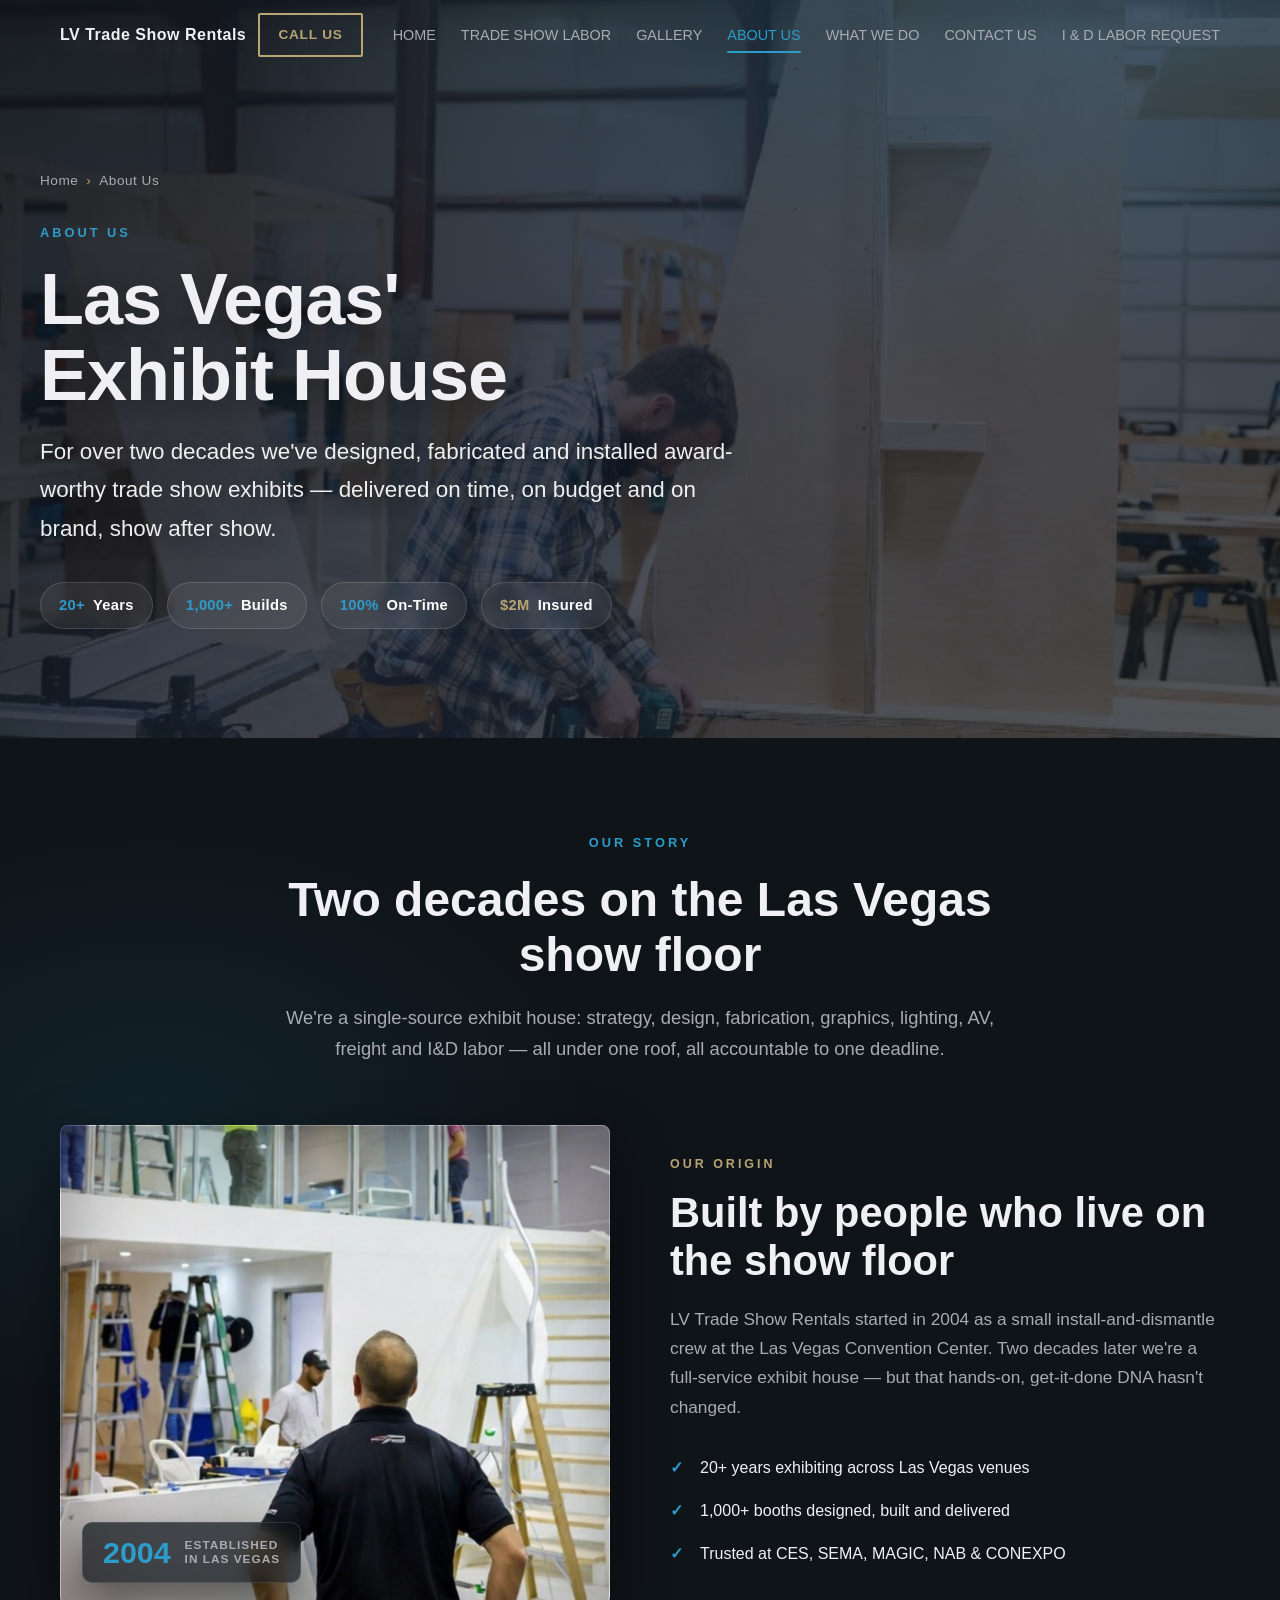
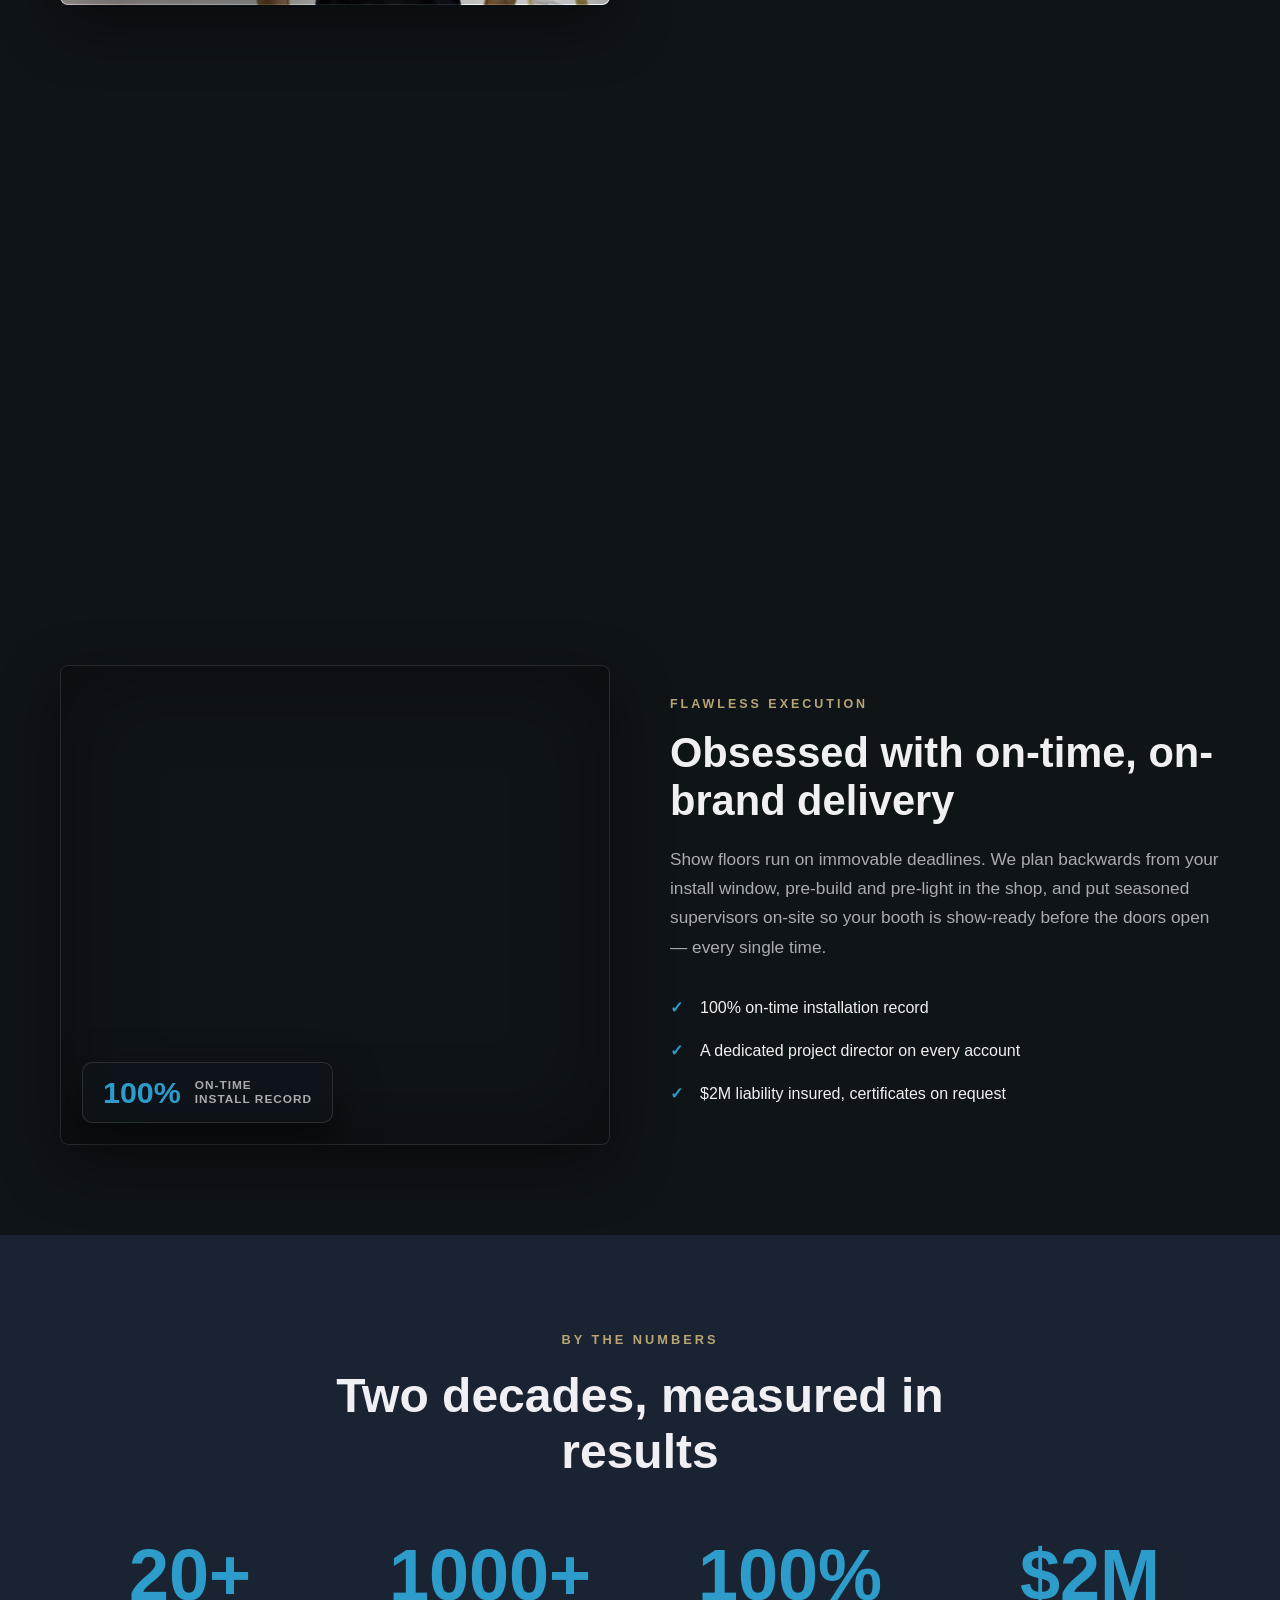
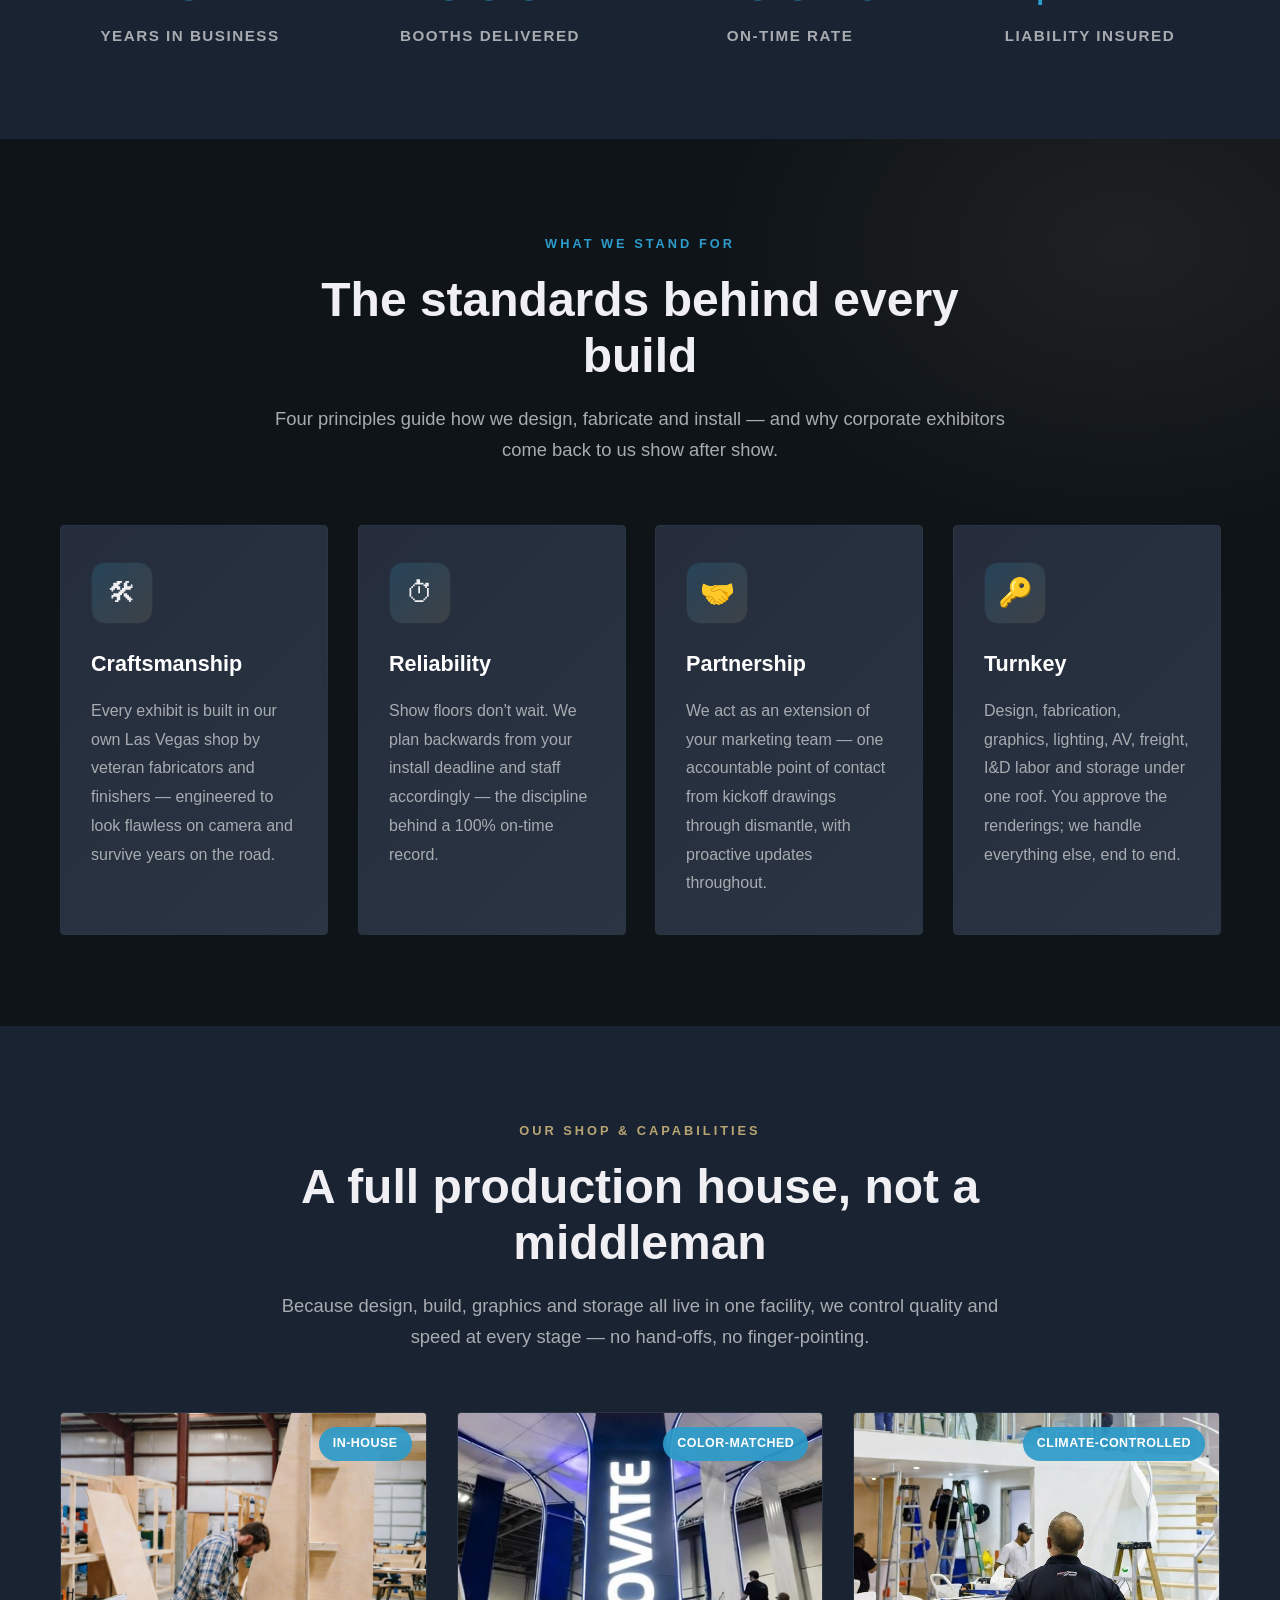
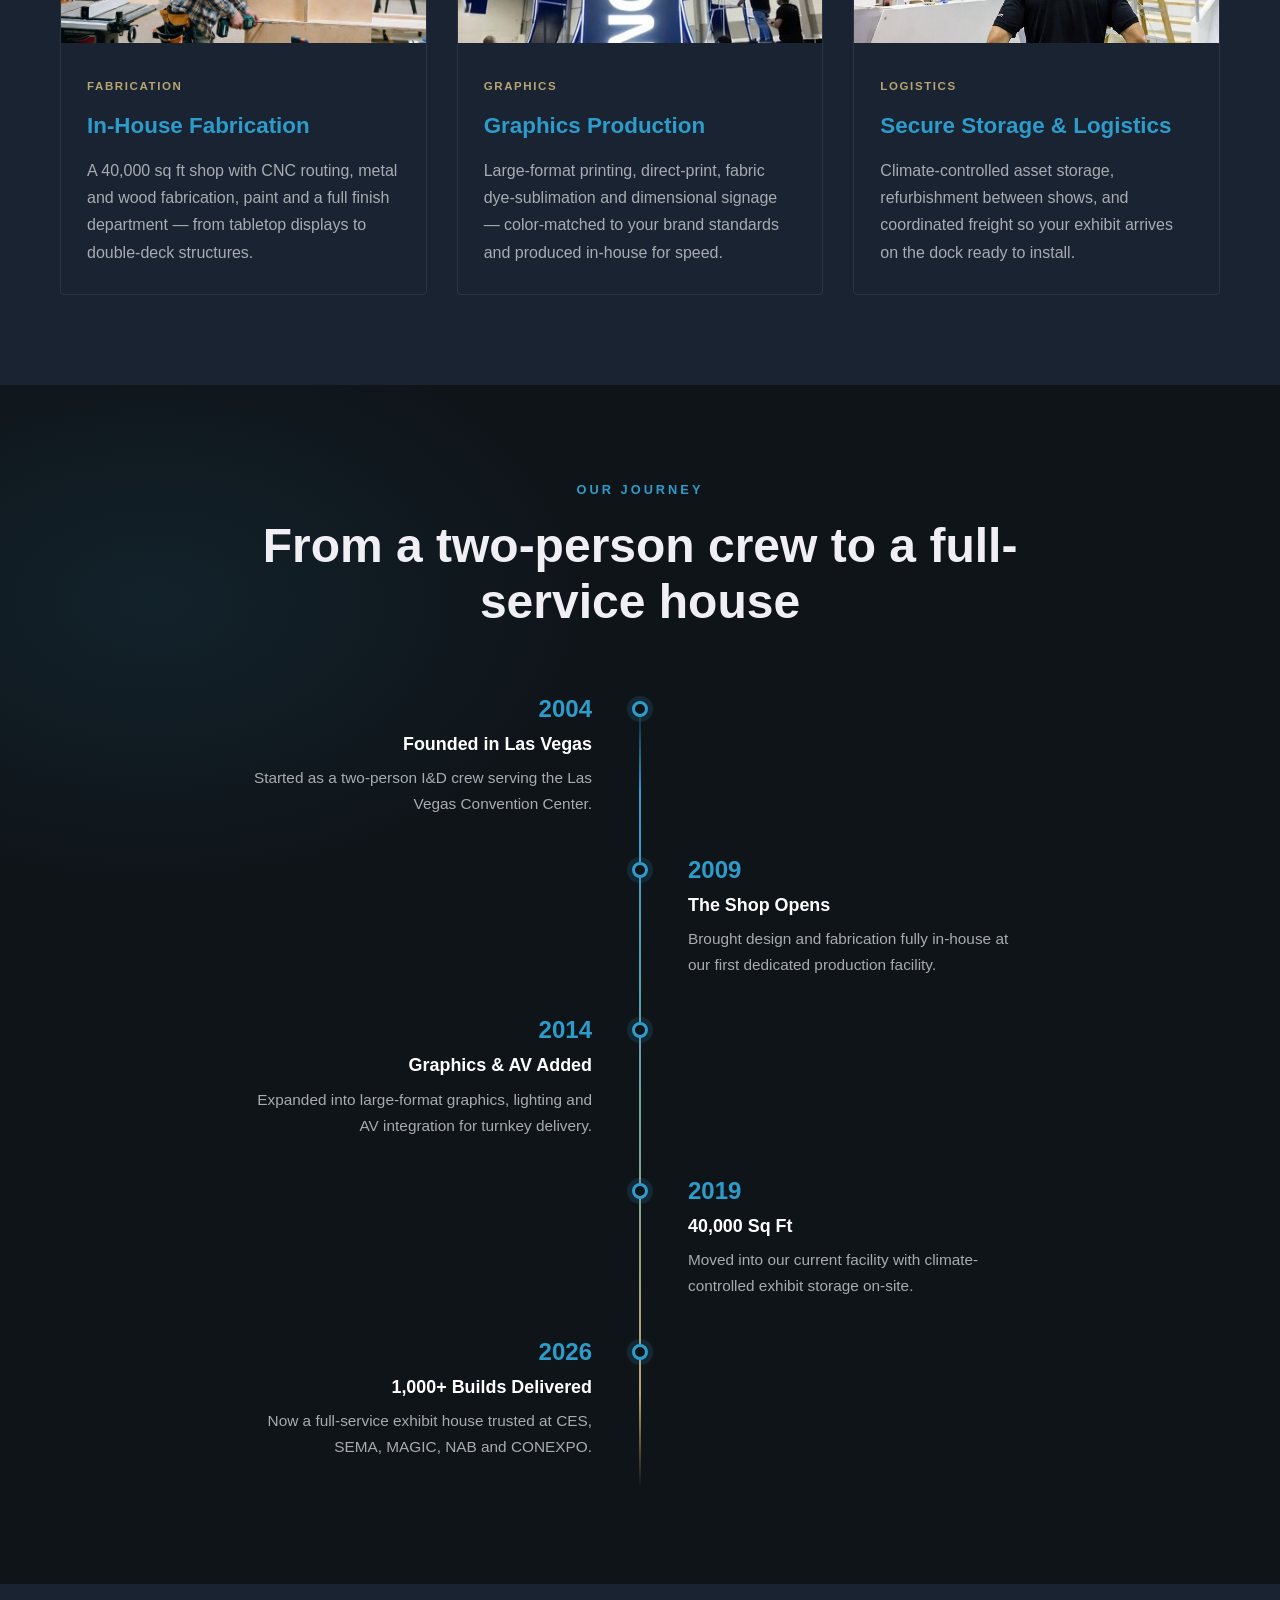
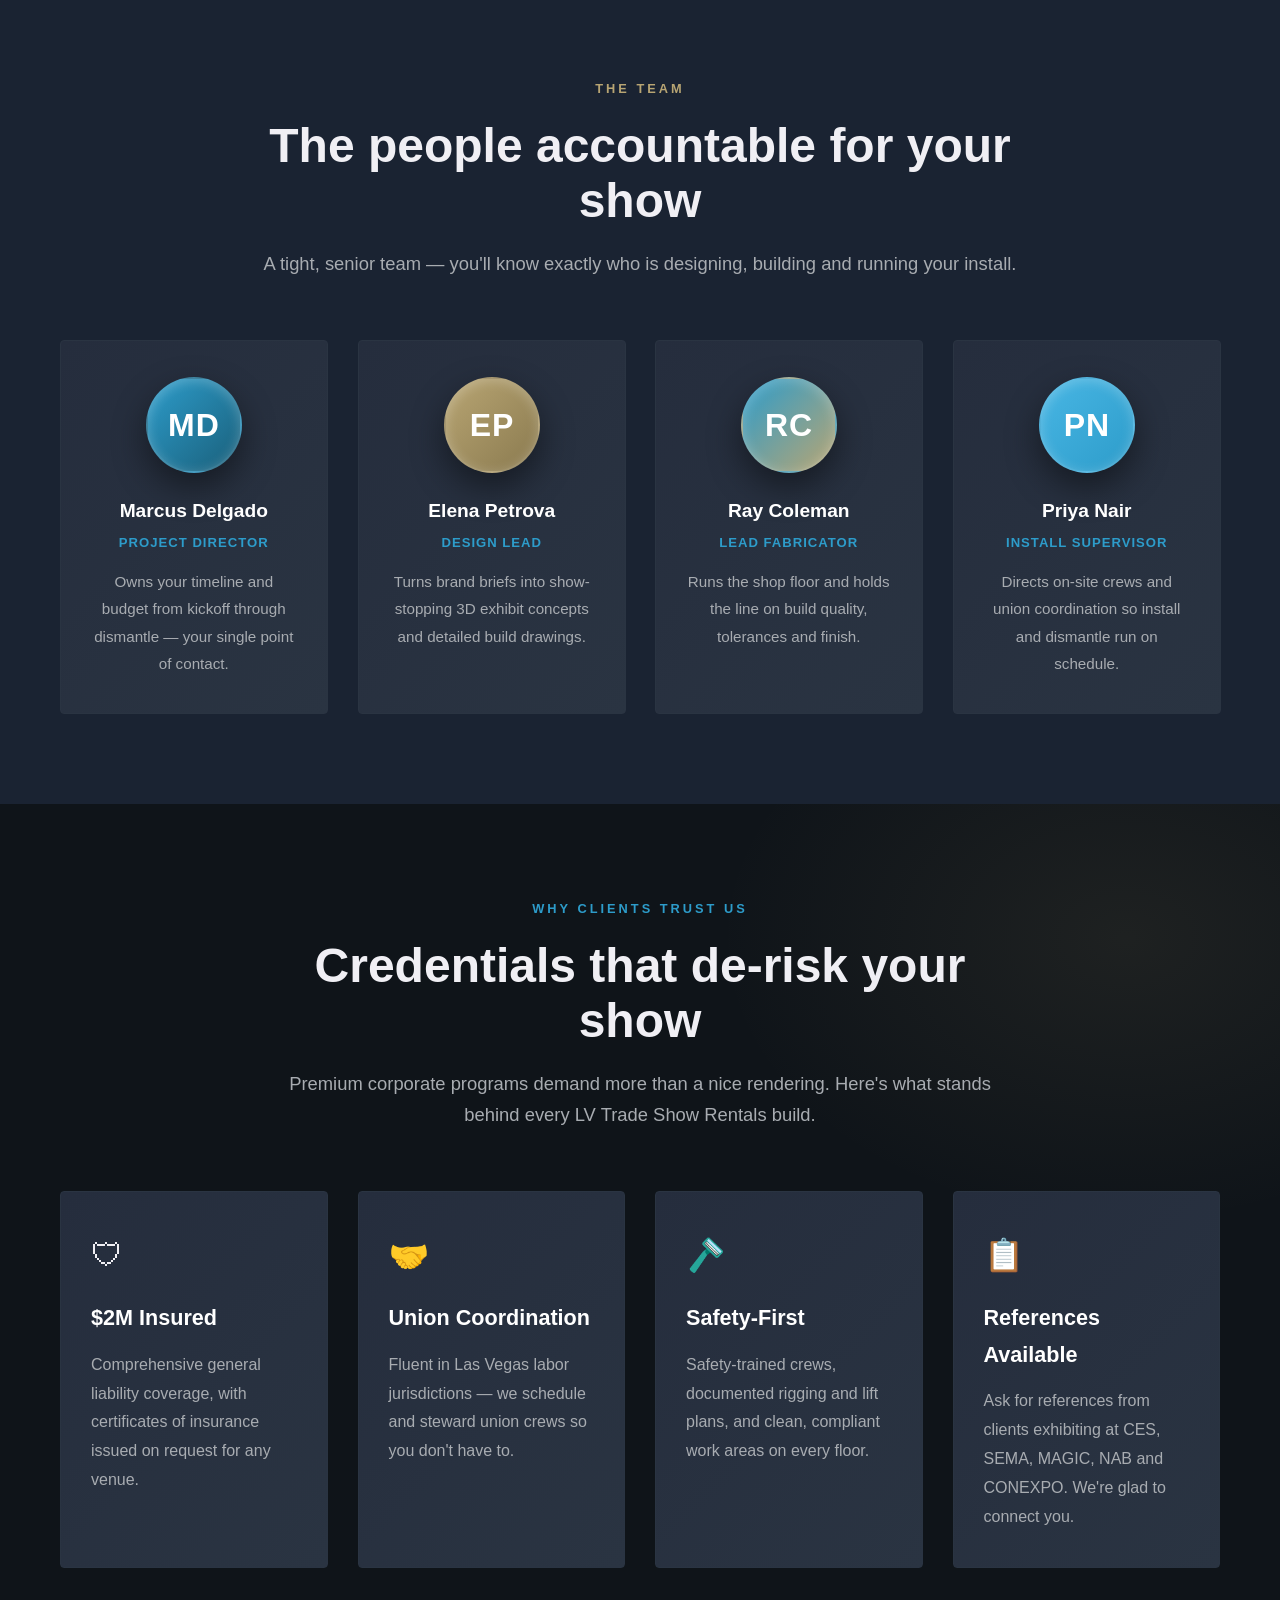
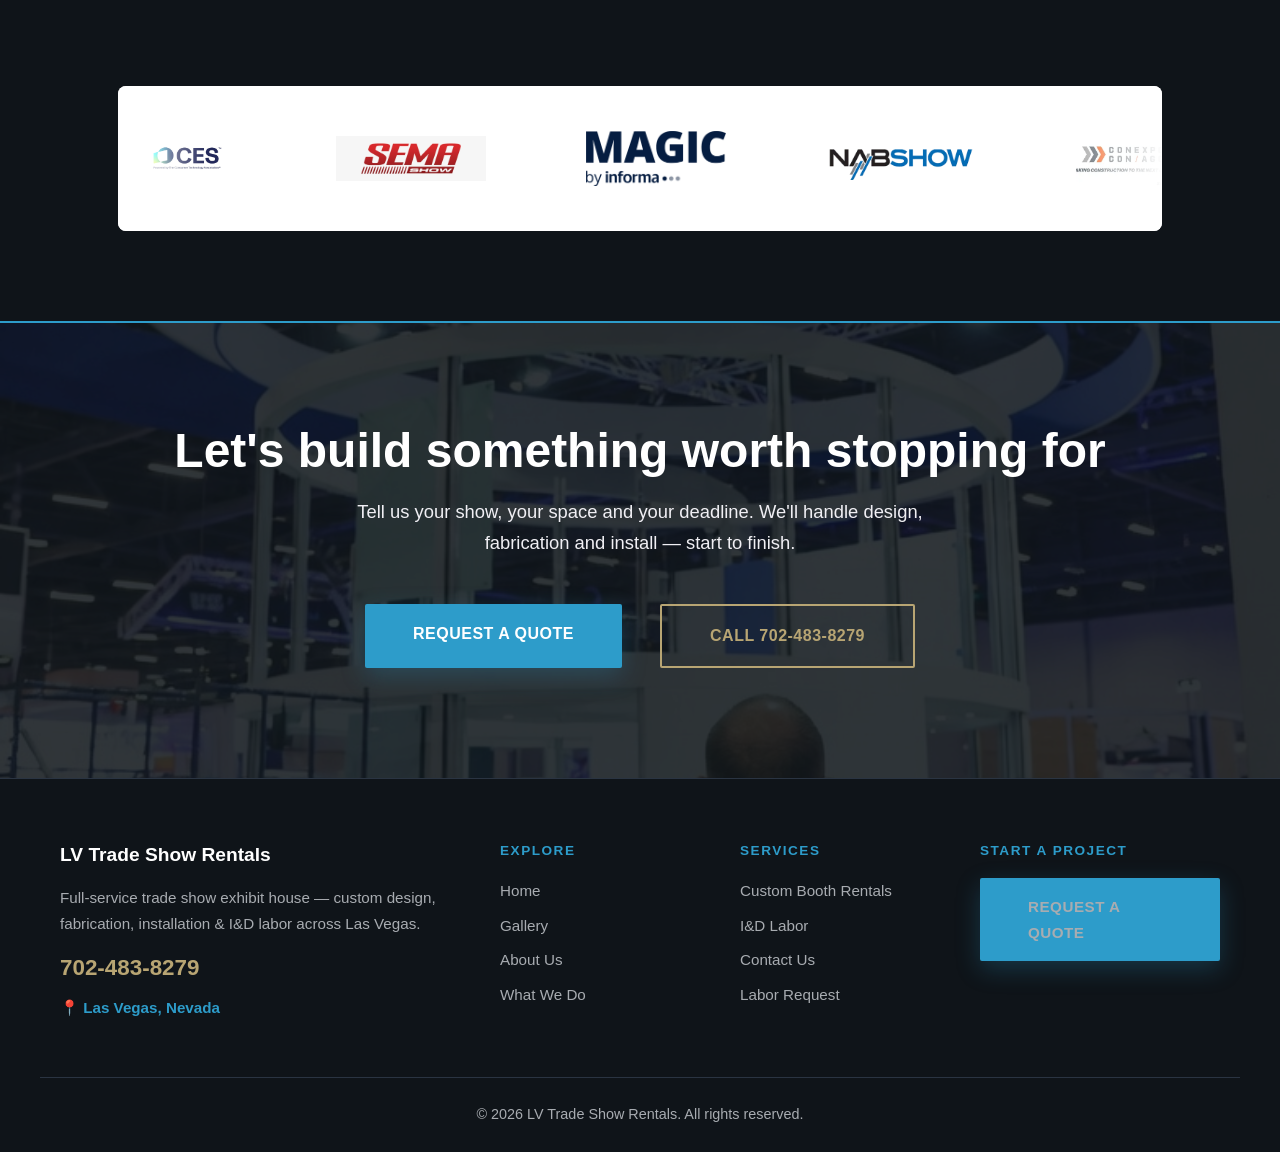
==== commit 73364d42: "Add files via upload" ====
--- a/about-us.html
+++ b/about-us.html
@@ -176,10 +176,11 @@
     <header class="navbar" id="navbar">
         <div class="navbar-container">
             <div class="navbar-brand"><a href="index.html"><h2>LV Trade Show Rentals</h2></a></div>
-            <div class="navbar-phone"><a href="tel:+17024829025">Call Us</a></div>
+            <div class="navbar-phone"><a href="tel:+17024838279">Call Us</a></div>
             <button class="hamburger" id="hamburger" aria-label="Open menu"><span></span><span></span><span></span></button>
             <nav class="navbar-menu" id="navbar-menu">
                 <a href="index.html">HOME</a>
+                <a href="trade-show-labor.html">TRADE SHOW LABOR</a>
                 <a href="gallery.html">GALLERY</a>
                 <a href="about-us.html">ABOUT US</a>
                 <a href="what-we-do.html">WHAT WE DO</a>
@@ -552,7 +553,7 @@
             <p>Tell us your show, your space and your deadline. We'll handle design, fabrication and install &mdash; start to finish.</p>
             <div class="cta-group">
                 <a class="cta-button" href="contact-us.html">Request a Quote</a>
-                <a class="cta-button secondary" href="tel:+17024829025">Call 702-482-9025</a>
+                <a class="cta-button secondary" href="tel:+17024838279">Call 702-483-8279</a>
             </div>
         </div>
     </section>
@@ -563,7 +564,7 @@
             <div class="footer-col">
                 <h3>LV Trade Show Rentals</h3>
                 <p>Full-service trade show exhibit house — custom design, fabrication, installation &amp; I&amp;D labor across Las Vegas.</p>
-                <a href="tel:+17024829025" class="phone-link">702-482-9025</a>
+                <a href="tel:+17024838279" class="phone-link">702-483-8279</a>
                 <p class="footer-loc">📍 Las Vegas, Nevada</p>
             </div>
             <div class="footer-col">
@@ -575,7 +576,7 @@
             </div>
             <div class="footer-col">
                 <h4>Services</h4>
-                <a href="booth-rentals.html">Custom Booth Rentals</a>
+                <a href="index.html">Custom Booth Rentals</a>
                 <a href="what-we-do.html">I&amp;D Labor</a>
                 <a href="contact-us.html">Contact Us</a>
                 <a href="i-d-labor-request.html">Labor Request</a>
--- a/assets/site.css
+++ b/assets/site.css
@@ -0,0 +1,555 @@
+/* ============================================================
+   LV TRADE SHOW RENTALS — SHARED SITE SYSTEM
+   Used by all NEW pages (gallery, about, what-we-do, contact,
+   labor request). Matches the existing home (booth) / trade-show-labor.html
+   chrome exactly, and adds premium components + motion utilities.
+   No external dependencies. System font stack (matches existing pages).
+   ============================================================ */
+
+/* ---------- Tokens ---------- */
+:root {
+    --primary-dark: #0f1419;
+    --primary-bg: #1a2332;
+    --surface: #202b3d;
+    --surface-2: #252d3d;
+    --accent-teal: #2d9cca;
+    --accent-teal-bright: #48b6e4;
+    --accent-gold: #b8a573;
+    --accent-gold-bright: #d4c08a;
+    --text-primary: #f0eff4;
+    --text-secondary: #a8acb1;
+    --border-subtle: #2a3442;
+    --success: #4a9d6f;
+    --maxw: 1200px;
+    --ease: cubic-bezier(0.25, 0.46, 0.45, 0.94);
+    --ease-spring: cubic-bezier(0.34, 1.56, 0.64, 1);
+    --shadow-lg: 0 20px 60px rgba(0, 0, 0, 0.45);
+    --shadow-teal: 0 20px 60px rgba(45, 156, 202, 0.18);
+}
+
+/* ---------- Base ---------- */
+* { margin: 0; padding: 0; box-sizing: border-box; }
+
+html { scroll-behavior: smooth; }
+
+body {
+    font-family: -apple-system, BlinkMacSystemFont, 'Segoe UI', Roboto, 'Helvetica Neue', sans-serif;
+    background: var(--primary-dark);
+    color: var(--text-primary);
+    line-height: 1.7;
+    overflow-x: hidden;
+}
+
+img { max-width: 100%; display: block; }
+a { color: inherit; text-decoration: none; }
+
+::selection { background: rgba(45, 156, 202, 0.35); color: #fff; }
+
+/* ---------- Navigation (matches existing pages) ---------- */
+.navbar {
+    position: fixed;
+    top: 0;
+    width: 100%;
+    background: transparent;
+    border-bottom: 1px solid transparent;
+    z-index: 1000;
+    padding: 0;
+    transition: background 0.35s ease, border-color 0.35s ease, backdrop-filter 0.35s ease;
+}
+
+.navbar.scrolled {
+    background: rgba(15, 20, 25, 0.85);
+    backdrop-filter: blur(12px);
+    -webkit-backdrop-filter: blur(12px);
+    border-bottom: 1px solid var(--border-subtle);
+}
+
+.navbar-container {
+    max-width: var(--maxw);
+    margin: 0 auto;
+    padding: 0 20px;
+    display: flex;
+    justify-content: space-between;
+    align-items: center;
+    height: 70px;
+}
+
+.navbar-brand h2 {
+    font-size: 1rem;
+    font-weight: 700;
+    color: var(--text-primary);
+    margin: 0;
+    letter-spacing: 0.5px;
+}
+
+.navbar-phone {
+    display: flex;
+    align-items: center;
+    margin-left: auto;
+    margin-right: 30px;
+}
+
+.navbar-phone a {
+    background: transparent;
+    color: var(--accent-gold);
+    font-weight: 700;
+    font-size: 0.85rem;
+    transition: all 0.3s ease;
+    display: inline-block;
+    padding: 8px 18px;
+    border: 2px solid var(--accent-gold);
+    border-radius: 2px;
+    letter-spacing: 0.8px;
+    text-transform: uppercase;
+}
+
+.navbar-phone a:hover {
+    background: rgba(184, 165, 115, 0.1);
+    box-shadow: 0 0 20px rgba(184, 165, 115, 0.3);
+    transform: translateY(-1px);
+}
+
+.navbar-menu {
+    display: flex;
+    gap: 25px;
+    align-items: center;
+    flex-wrap: wrap;
+}
+
+.navbar-menu a {
+    color: var(--text-secondary);
+    font-weight: 500;
+    font-size: 0.9rem;
+    transition: color 0.3s ease;
+    white-space: nowrap;
+    position: relative;
+}
+
+.navbar-menu a:hover { color: var(--accent-teal); }
+
+.navbar-menu a.active { color: var(--accent-teal); }
+
+.navbar-menu a.active::after {
+    content: '';
+    position: absolute;
+    left: 0;
+    bottom: -6px;
+    width: 100%;
+    height: 2px;
+    background: var(--accent-teal);
+    border-radius: 2px;
+}
+
+.hamburger {
+    display: none;
+    flex-direction: column;
+    background: none;
+    border: none;
+    cursor: pointer;
+    padding: 0;
+    gap: 6px;
+}
+
+.hamburger span {
+    width: 25px;
+    height: 2.5px;
+    background: var(--text-primary);
+    border-radius: 2px;
+    transition: all 0.3s ease;
+}
+
+.hamburger.active span:nth-child(1) { transform: rotate(45deg) translate(10px, 10px); }
+.hamburger.active span:nth-child(2) { opacity: 0; }
+.hamburger.active span:nth-child(3) { transform: rotate(-45deg) translate(7px, -7px); }
+
+.menu-overlay {
+    display: none;
+    position: fixed;
+    top: 0; left: 0;
+    width: 100%; height: 100%;
+    background: rgba(0, 0, 0, 0.6);
+    z-index: 999;
+    opacity: 0;
+    transition: opacity 0.3s ease;
+}
+.menu-overlay.active { display: block; opacity: 1; }
+
+/* ---------- Buttons (matches existing pages) ---------- */
+.cta-button {
+    display: inline-block;
+    padding: 16px 48px;
+    background: var(--accent-teal);
+    color: #ffffff;
+    font-weight: 700;
+    font-size: 1rem;
+    border: none;
+    border-radius: 2px;
+    cursor: pointer;
+    letter-spacing: 0.5px;
+    text-transform: uppercase;
+    transition: all 0.3s ease;
+    box-shadow: 0 8px 24px rgba(45, 156, 202, 0.25);
+    margin: 10px;
+}
+.cta-button:hover {
+    background: #249ab8;
+    transform: translateY(-2px);
+    box-shadow: 0 12px 36px rgba(45, 156, 202, 0.35);
+}
+.cta-button:active { transform: translateY(0); }
+.cta-button.secondary {
+    background: transparent;
+    border: 2px solid var(--accent-gold);
+    color: var(--accent-gold);
+    box-shadow: none;
+}
+.cta-button.secondary:hover {
+    background: rgba(184, 165, 115, 0.08);
+    box-shadow: 0 0 20px rgba(184, 165, 115, 0.3);
+}
+.cta-button.ghost {
+    background: transparent;
+    border: 2px solid var(--accent-teal);
+    color: var(--accent-teal);
+    box-shadow: none;
+}
+.cta-button.ghost:hover { background: rgba(45, 156, 202, 0.1); }
+
+/* ---------- Layout helpers ---------- */
+.container { max-width: var(--maxw); margin: 0 auto; padding: 0 20px; }
+.section { padding: 90px 20px; position: relative; }
+.section.alt { background: var(--primary-bg); }
+.section.white { background: #ffffff; color: #1a2332; }
+.narrow { max-width: 820px; margin-left: auto; margin-right: auto; }
+
+.eyebrow {
+    display: inline-block;
+    font-size: 0.8rem;
+    font-weight: 700;
+    letter-spacing: 3px;
+    text-transform: uppercase;
+    color: var(--accent-teal);
+    margin-bottom: 18px;
+}
+.eyebrow.gold { color: var(--accent-gold); }
+
+.section-head { text-align: center; max-width: 760px; margin: 0 auto 60px; }
+.section-head h2 {
+    font-size: clamp(2rem, 5vw, 3rem);
+    font-weight: 800;
+    line-height: 1.15;
+    margin-bottom: 20px;
+}
+.section-head p { color: var(--text-secondary); font-size: 1.15rem; }
+.section.white .section-head h2 { color: #16324a; }
+.section.white .section-head p { color: #4a5568; }
+
+h2 { font-size: clamp(2rem, 5vw, 3rem); font-weight: 800; line-height: 1.15; }
+
+.text-teal { color: var(--accent-teal); }
+.text-gold { color: var(--accent-gold); }
+
+/* ---------- Interior page hero ---------- */
+.page-hero {
+    position: relative;
+    min-height: 62vh;
+    display: flex;
+    align-items: center;
+    overflow: hidden;
+    padding: 150px 20px 90px;
+    background: var(--primary-dark);
+}
+.page-hero-media {
+    position: absolute;
+    inset: 0;
+    width: 100%; height: 100%;
+    object-fit: cover;
+    z-index: 0;
+    transform: scale(1.05);
+    animation: kenburns 18s ease-out infinite alternate;
+}
+@keyframes kenburns {
+    from { transform: scale(1.05) translate(0, 0); }
+    to { transform: scale(1.16) translate(-1.5%, -1.5%); }
+}
+.page-hero-overlay {
+    position: absolute; inset: 0;
+    background: linear-gradient(135deg, rgba(15, 20, 25, 0.9) 0%, rgba(26, 35, 50, 0.78) 60%, rgba(15, 20, 25, 0.7) 100%);
+    z-index: 1;
+}
+.page-hero-inner { position: relative; z-index: 2; max-width: var(--maxw); margin: 0 auto; width: 100%; }
+.page-hero h1 {
+    font-size: clamp(2.5rem, 6.5vw, 4.5rem);
+    font-weight: 800;
+    line-height: 1.05;
+    letter-spacing: -1px;
+    margin-bottom: 20px;
+    text-shadow: 0 10px 40px rgba(0, 0, 0, 0.5);
+}
+.page-hero p.lead {
+    font-size: clamp(1.1rem, 2.4vw, 1.4rem);
+    color: rgba(255, 255, 255, 0.92);
+    max-width: 720px;
+    text-shadow: 0 4px 20px rgba(0, 0, 0, 0.5);
+}
+.breadcrumb { font-size: 0.85rem; color: var(--text-secondary); margin-bottom: 26px; letter-spacing: 0.5px; }
+.breadcrumb a:hover { color: var(--accent-teal); }
+.breadcrumb span { color: var(--accent-gold); margin: 0 8px; }
+
+/* ---------- Cards / grids ---------- */
+.grid { display: grid; gap: 30px; }
+.grid.cols-2 { grid-template-columns: repeat(auto-fit, minmax(340px, 1fr)); }
+.grid.cols-3 { grid-template-columns: repeat(auto-fit, minmax(300px, 1fr)); }
+.grid.cols-4 { grid-template-columns: repeat(auto-fit, minmax(240px, 1fr)); }
+
+.card {
+    background: linear-gradient(135deg, var(--surface-2) 0%, #2a3442 100%);
+    border: 1px solid var(--border-subtle);
+    border-radius: 4px;
+    padding: 36px 30px;
+    transition: transform 0.35s var(--ease), border-color 0.35s ease, box-shadow 0.35s ease;
+}
+.card:hover {
+    border-color: var(--accent-teal);
+    box-shadow: var(--shadow-teal);
+    transform: translateY(-8px);
+}
+.card h3 { font-size: 1.35rem; font-weight: 700; margin-bottom: 14px; color: #fff; }
+.card p { color: var(--text-secondary); line-height: 1.8; }
+.card .card-icon { font-size: 2rem; margin-bottom: 18px; display: block; }
+
+/* Media card (image on top) */
+.media-card {
+    background: var(--primary-bg);
+    border: 1px solid var(--border-subtle);
+    border-radius: 4px;
+    overflow: hidden;
+    transition: transform 0.35s var(--ease), border-color 0.35s ease, box-shadow 0.35s ease;
+}
+.media-card:hover { transform: translateY(-8px); border-color: var(--accent-teal); box-shadow: var(--shadow-teal); }
+.media-card .media { position: relative; height: 230px; overflow: hidden; }
+.media-card .media img { width: 100%; height: 100%; object-fit: cover; transition: transform 0.6s var(--ease); }
+.media-card:hover .media img { transform: scale(1.08); }
+.media-card .media-body { padding: 28px 26px; }
+.media-card h3 { color: var(--accent-teal); font-size: 1.4rem; margin-bottom: 12px; }
+.media-card p { color: var(--text-secondary); line-height: 1.7; }
+.badge-pill {
+    position: absolute; top: 14px; right: 14px; z-index: 2;
+    background: rgba(45, 156, 202, 0.92);
+    color: #fff; padding: 6px 14px; border-radius: 20px;
+    font-size: 0.78rem; font-weight: 600; letter-spacing: 0.5px; text-transform: uppercase;
+}
+
+/* ---------- 3D tilt (driven by site.js) ---------- */
+.tilt { transform-style: preserve-3d; will-change: transform; transition: transform 0.25s var(--ease); }
+.tilt-inner { transform: translateZ(40px); transform-style: preserve-3d; }
+.tilt .tilt-glare {
+    position: absolute; inset: 0; pointer-events: none; border-radius: inherit;
+    background: radial-gradient(circle at var(--gx, 50%) var(--gy, 50%), rgba(255,255,255,0.16), transparent 45%);
+    opacity: 0; transition: opacity 0.3s ease; z-index: 3;
+}
+.tilt:hover .tilt-glare { opacity: 1; }
+
+/* ---------- Split feature row ---------- */
+.feature-row {
+    display: grid;
+    grid-template-columns: 1fr 1fr;
+    gap: 60px;
+    align-items: center;
+    margin: 0 auto;
+    max-width: var(--maxw);
+}
+.feature-row + .feature-row { margin-top: 90px; }
+.feature-row .feature-media { position: relative; border-radius: 6px; overflow: hidden; box-shadow: var(--shadow-lg); }
+.feature-row .feature-media img { width: 100%; height: 100%; object-fit: cover; min-height: 340px; }
+.feature-row .feature-body h2 { font-size: clamp(1.8rem, 4vw, 2.6rem); margin-bottom: 20px; }
+.feature-row .feature-body p { color: var(--text-secondary); font-size: 1.08rem; margin-bottom: 18px; }
+.feature-row.reverse .feature-media { order: 2; }
+
+/* ---------- Stats ---------- */
+.stats-row { display: grid; grid-template-columns: repeat(auto-fit, minmax(220px, 1fr)); gap: 40px; }
+.stat-box { text-align: center; }
+.stat-num { font-size: clamp(3rem, 6vw, 4.5rem); font-weight: 900; color: var(--accent-teal); line-height: 1; margin-bottom: 12px; }
+.stat-label { font-size: 0.95rem; color: var(--text-secondary); text-transform: uppercase; letter-spacing: 1.5px; font-weight: 600; }
+
+/* ---------- Logo marquee ---------- */
+.event-logos { overflow: hidden; position: relative; width: 100%; padding: 30px 0; background: #fff; border-radius: 8px; margin: 0 auto; max-width: 90%; }
+.event-logos::before, .event-logos::after { content: ''; position: absolute; top: 0; width: 90px; height: 100%; z-index: 2; pointer-events: none; }
+.event-logos::before { left: 0; background: linear-gradient(to right, #fff, transparent); }
+.event-logos::after { right: 0; background: linear-gradient(to left, #fff, transparent); }
+.event-logos-track { display: flex; align-items: center; gap: 60px; width: max-content; animation: marquee 35s linear infinite; }
+.event-logos:hover .event-logos-track { animation-play-state: paused; }
+.logo-item { flex-shrink: 0; padding: 15px 20px; display: flex; align-items: center; justify-content: center; }
+.event-logo { height: 55px; width: auto; max-width: 150px; object-fit: contain; }
+@keyframes marquee { from { transform: translateX(0); } to { transform: translateX(-50%); } }
+
+/* ---------- Gallery + lightbox ---------- */
+.gallery-filter { display: flex; flex-wrap: wrap; gap: 12px; justify-content: center; margin-bottom: 44px; }
+.filter-btn {
+    background: transparent; border: 1px solid var(--border-subtle); color: var(--text-secondary);
+    padding: 10px 22px; border-radius: 40px; cursor: pointer; font-size: 0.9rem; font-weight: 600;
+    letter-spacing: 0.5px; transition: all 0.3s ease;
+}
+.filter-btn:hover { border-color: var(--accent-teal); color: var(--text-primary); }
+.filter-btn.active { background: var(--accent-teal); border-color: var(--accent-teal); color: #fff; }
+
+.gallery-grid { columns: 3; column-gap: 18px; }
+.gallery-item {
+    break-inside: avoid; margin-bottom: 18px; position: relative; border-radius: 6px; overflow: hidden;
+    cursor: pointer; border: 1px solid var(--border-subtle); background: var(--surface);
+    transition: opacity 0.4s ease, transform 0.4s ease, box-shadow 0.35s ease;
+}
+.gallery-item img { width: 100%; height: auto; display: block; transition: transform 0.6s var(--ease); }
+.gallery-item:hover { box-shadow: var(--shadow-teal); }
+.gallery-item:hover img { transform: scale(1.06); }
+.gallery-item .gallery-cap {
+    position: absolute; inset: auto 0 0 0; padding: 22px 18px 16px;
+    background: linear-gradient(to top, rgba(10,14,20,0.92), transparent);
+    transform: translateY(8px); opacity: 0; transition: all 0.35s ease; z-index: 2;
+}
+.gallery-item:hover .gallery-cap { transform: translateY(0); opacity: 1; }
+.gallery-cap h4 { font-size: 1.05rem; color: #fff; margin-bottom: 3px; }
+.gallery-cap span { font-size: 0.82rem; color: var(--accent-teal); font-weight: 600; letter-spacing: 0.5px; }
+.gallery-item.is-hidden { display: none; }
+
+.lightbox {
+    position: fixed; inset: 0; z-index: 2000; display: flex; align-items: center; justify-content: center;
+    background: rgba(6, 9, 13, 0.94); opacity: 0; visibility: hidden; transition: opacity 0.35s ease;
+    padding: 30px;
+}
+.lightbox.open { opacity: 1; visibility: visible; }
+.lightbox img { max-width: 90vw; max-height: 82vh; border-radius: 4px; box-shadow: 0 30px 80px rgba(0,0,0,0.6); }
+.lightbox-cap { position: absolute; bottom: 26px; left: 0; right: 0; text-align: center; color: #fff; font-size: 0.95rem; }
+.lightbox-cap span { color: var(--accent-teal); }
+.lb-btn {
+    position: absolute; background: rgba(255,255,255,0.08); border: 1px solid rgba(255,255,255,0.2); color: #fff;
+    width: 52px; height: 52px; border-radius: 50%; font-size: 1.5rem; cursor: pointer; display: flex;
+    align-items: center; justify-content: center; transition: background 0.25s ease; user-select: none;
+}
+.lb-btn:hover { background: rgba(45, 156, 202, 0.5); }
+.lb-close { top: 24px; right: 24px; }
+.lb-prev { left: 24px; top: 50%; transform: translateY(-50%); }
+.lb-next { right: 24px; top: 50%; transform: translateY(-50%); }
+
+/* ---------- Forms ---------- */
+.form-wrap { background: var(--surface); border: 1px solid var(--border-subtle); border-radius: 6px; padding: 40px; box-shadow: var(--shadow-lg); }
+.form-grid { display: grid; grid-template-columns: 1fr 1fr; gap: 20px; }
+.field { display: flex; flex-direction: column; margin-bottom: 20px; }
+.field.full { grid-column: 1 / -1; }
+.field label { font-size: 0.85rem; font-weight: 600; color: var(--text-primary); margin-bottom: 8px; letter-spacing: 0.4px; }
+.field label .req { color: var(--accent-teal); }
+.field input, .field select, .field textarea {
+    background: var(--primary-dark); border: 1px solid var(--border-subtle); border-radius: 3px;
+    padding: 14px 16px; color: var(--text-primary); font-size: 1rem; font-family: inherit;
+    transition: border-color 0.25s ease, box-shadow 0.25s ease;
+}
+.field textarea { resize: vertical; min-height: 130px; }
+.field input:focus, .field select:focus, .field textarea:focus {
+    outline: none; border-color: var(--accent-teal); box-shadow: 0 0 0 3px rgba(45, 156, 202, 0.18);
+}
+.field input::placeholder, .field textarea::placeholder { color: #6b7280; }
+.form-note { font-size: 0.85rem; color: var(--text-secondary); margin-top: 8px; }
+.hp { position: absolute; left: -9999px; opacity: 0; height: 0; overflow: hidden; }
+.form-success { display: none; text-align: center; padding: 30px; color: var(--success); font-weight: 600; }
+
+/* Contact info list */
+.info-list { list-style: none; }
+.info-list li { display: flex; gap: 16px; align-items: flex-start; padding: 18px 0; border-bottom: 1px solid var(--border-subtle); }
+.info-list .info-ic { font-size: 1.4rem; flex-shrink: 0; }
+.info-list h4 { font-size: 1rem; color: #fff; margin-bottom: 4px; }
+.info-list a, .info-list p { color: var(--text-secondary); }
+.info-list a:hover { color: var(--accent-teal); }
+
+/* ---------- CTA band ---------- */
+.cta-band { position: relative; text-align: center; padding: 100px 20px; overflow: hidden; border-top: 2px solid var(--accent-teal); }
+.cta-band .cta-bg { position: absolute; inset: 0; background-size: cover; background-position: center; z-index: 0; }
+.cta-band .cta-ov { position: absolute; inset: 0; background: rgba(15, 20, 25, 0.86); z-index: 1; }
+.cta-band .container { position: relative; z-index: 2; }
+.cta-band h2 { font-size: clamp(2rem, 5vw, 3rem); margin-bottom: 18px; color: #fff; }
+.cta-band p { color: var(--text-primary); font-size: 1.15rem; max-width: 640px; margin: 0 auto 36px; }
+.cta-group { display: flex; flex-wrap: wrap; gap: 18px; justify-content: center; }
+.urgency-text { font-size: 1rem; color: var(--accent-gold); font-weight: 600; margin-top: 28px; }
+
+/* ---------- Footer (shared, elevated) ---------- */
+.site-footer { background: var(--primary-dark); border-top: 1px solid var(--border-subtle); padding: 60px 20px 26px; }
+.footer-grid { display: grid; grid-template-columns: 2fr 1fr 1fr 1.2fr; gap: 40px; }
+.footer-col h3 { color: #fff; font-size: 1.2rem; margin-bottom: 14px; }
+.footer-col h4 { color: var(--accent-teal); font-size: 0.85rem; text-transform: uppercase; letter-spacing: 1.5px; margin-bottom: 16px; }
+.footer-col p { color: var(--text-secondary); font-size: 0.95rem; margin-bottom: 12px; line-height: 1.7; }
+.footer-col a { display: block; color: var(--text-secondary); margin: 9px 0; font-size: 0.95rem; transition: color 0.25s ease; }
+.footer-col a:hover { color: var(--accent-teal); }
+.footer-col .phone-link { color: var(--accent-gold); font-size: 1.4rem; font-weight: 700; margin: 8px 0; }
+.footer-col .phone-link:hover { color: var(--accent-gold-bright); }
+.footer-col.cta .cta-button { margin: 6px 0 0; }
+.footer-loc { color: var(--accent-teal) !important; font-weight: 600; }
+.footer-bottom { max-width: var(--maxw); margin: 44px auto 0; padding-top: 24px; border-top: 1px solid var(--border-subtle); text-align: center; color: var(--text-secondary); font-size: 0.9rem; }
+
+/* ---------- Scroll reveal utilities (driven by site.js) ---------- */
+[data-reveal] { opacity: 0; transform: translateY(30px); transition: opacity 0.8s var(--ease), transform 0.8s var(--ease); }
+[data-reveal="left"] { transform: translateX(-42px); }
+[data-reveal="right"] { transform: translateX(42px); }
+[data-reveal="scale"] { transform: scale(0.92); }
+[data-reveal].revealed { opacity: 1; transform: none; }
+
+.reveal-group > * { opacity: 0; transform: translateY(30px); transition: opacity 0.7s var(--ease), transform 0.7s var(--ease); }
+.reveal-group.revealed > * { opacity: 1; transform: none; }
+.reveal-group.revealed > *:nth-child(1) { transition-delay: 0.05s; }
+.reveal-group.revealed > *:nth-child(2) { transition-delay: 0.15s; }
+.reveal-group.revealed > *:nth-child(3) { transition-delay: 0.25s; }
+.reveal-group.revealed > *:nth-child(4) { transition-delay: 0.35s; }
+.reveal-group.revealed > *:nth-child(5) { transition-delay: 0.45s; }
+.reveal-group.revealed > *:nth-child(6) { transition-delay: 0.55s; }
+.reveal-group.revealed > *:nth-child(7) { transition-delay: 0.65s; }
+.reveal-group.revealed > *:nth-child(8) { transition-delay: 0.75s; }
+
+/* ---------- Responsive ---------- */
+@media (max-width: 1024px) and (min-width: 769px) {
+    .navbar-phone a { font-size: 0.8rem; padding: 7px 14px; }
+    .navbar-phone { margin-right: 20px; }
+    .navbar-menu { gap: 15px; }
+    .navbar-menu a { font-size: 0.85rem; }
+}
+
+@media (max-width: 768px) {
+    .hamburger { display: flex; }
+    .navbar-phone { margin-right: 12px; margin-left: auto; }
+    .navbar-phone a { font-size: 0.7rem; padding: 6px 10px; letter-spacing: 0.5px; }
+    .navbar-menu {
+        position: fixed; top: 0; right: -280px; width: 280px; height: 100vh;
+        background: var(--accent-teal); backdrop-filter: blur(10px);
+        flex-direction: column; gap: 0; align-items: stretch; overflow-y: auto;
+        transition: right 0.3s ease; border-left: 1px solid rgba(255,255,255,0.1);
+        padding-top: 80px; z-index: 1000;
+    }
+    .navbar-menu.active { right: 0; box-shadow: -5px 0 20px rgba(0,0,0,0.3); }
+    .navbar-menu a { padding: 18px 25px; border-bottom: 1px solid rgba(255,255,255,0.1); color: #fff; font-weight: 600; }
+    .navbar-menu a:hover, .navbar-menu a.active { background: rgba(255,255,255,0.12); color: #fff; }
+    .navbar-menu a.active::after { display: none; }
+
+    .section { padding: 60px 20px; }
+    .page-hero { min-height: 52vh; padding: 120px 20px 70px; }
+    .feature-row { grid-template-columns: 1fr; gap: 32px; }
+    .feature-row.reverse .feature-media { order: 0; }
+    .feature-row + .feature-row { margin-top: 56px; }
+    .gallery-grid { columns: 2; }
+    .form-grid { grid-template-columns: 1fr; }
+    .form-wrap { padding: 26px; }
+    .footer-grid { grid-template-columns: 1fr 1fr; gap: 30px; }
+    .cta-group { flex-direction: column; align-items: center; }
+    .cta-group .cta-button { width: 100%; max-width: 380px; }
+    .lb-prev { left: 10px; }
+    .lb-next { right: 10px; }
+}
+
+@media (max-width: 480px) {
+    .gallery-grid { columns: 1; }
+    .footer-grid { grid-template-columns: 1fr; }
+}
+
+/* ---------- Reduced motion ---------- */
+@media (prefers-reduced-motion: reduce) {
+    * { animation-duration: 0.001ms !important; animation-iteration-count: 1 !important; transition-duration: 0.001ms !important; scroll-behavior: auto !important; }
+    .page-hero-media { animation: none; }
+    [data-reveal], .reveal-group > * { opacity: 1 !important; transform: none !important; }
+    .tilt { transform: none !important; }
+}
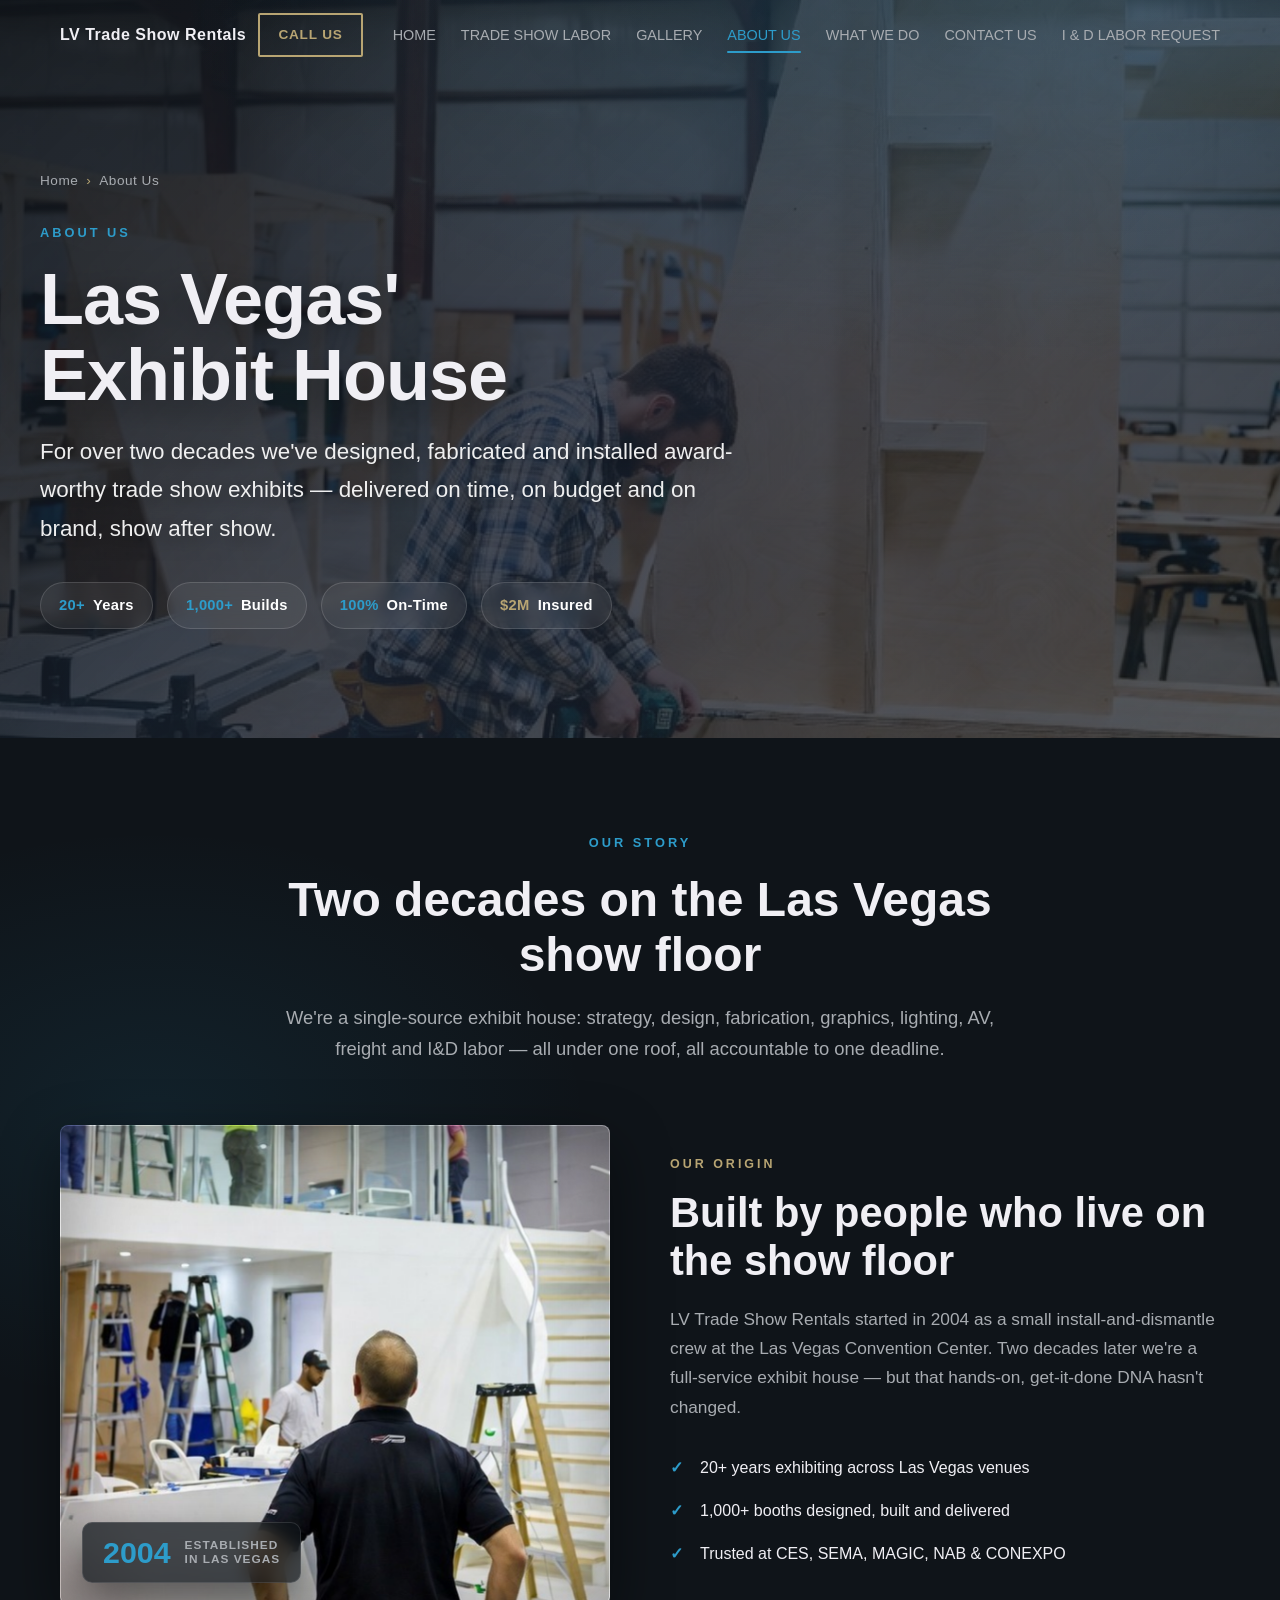
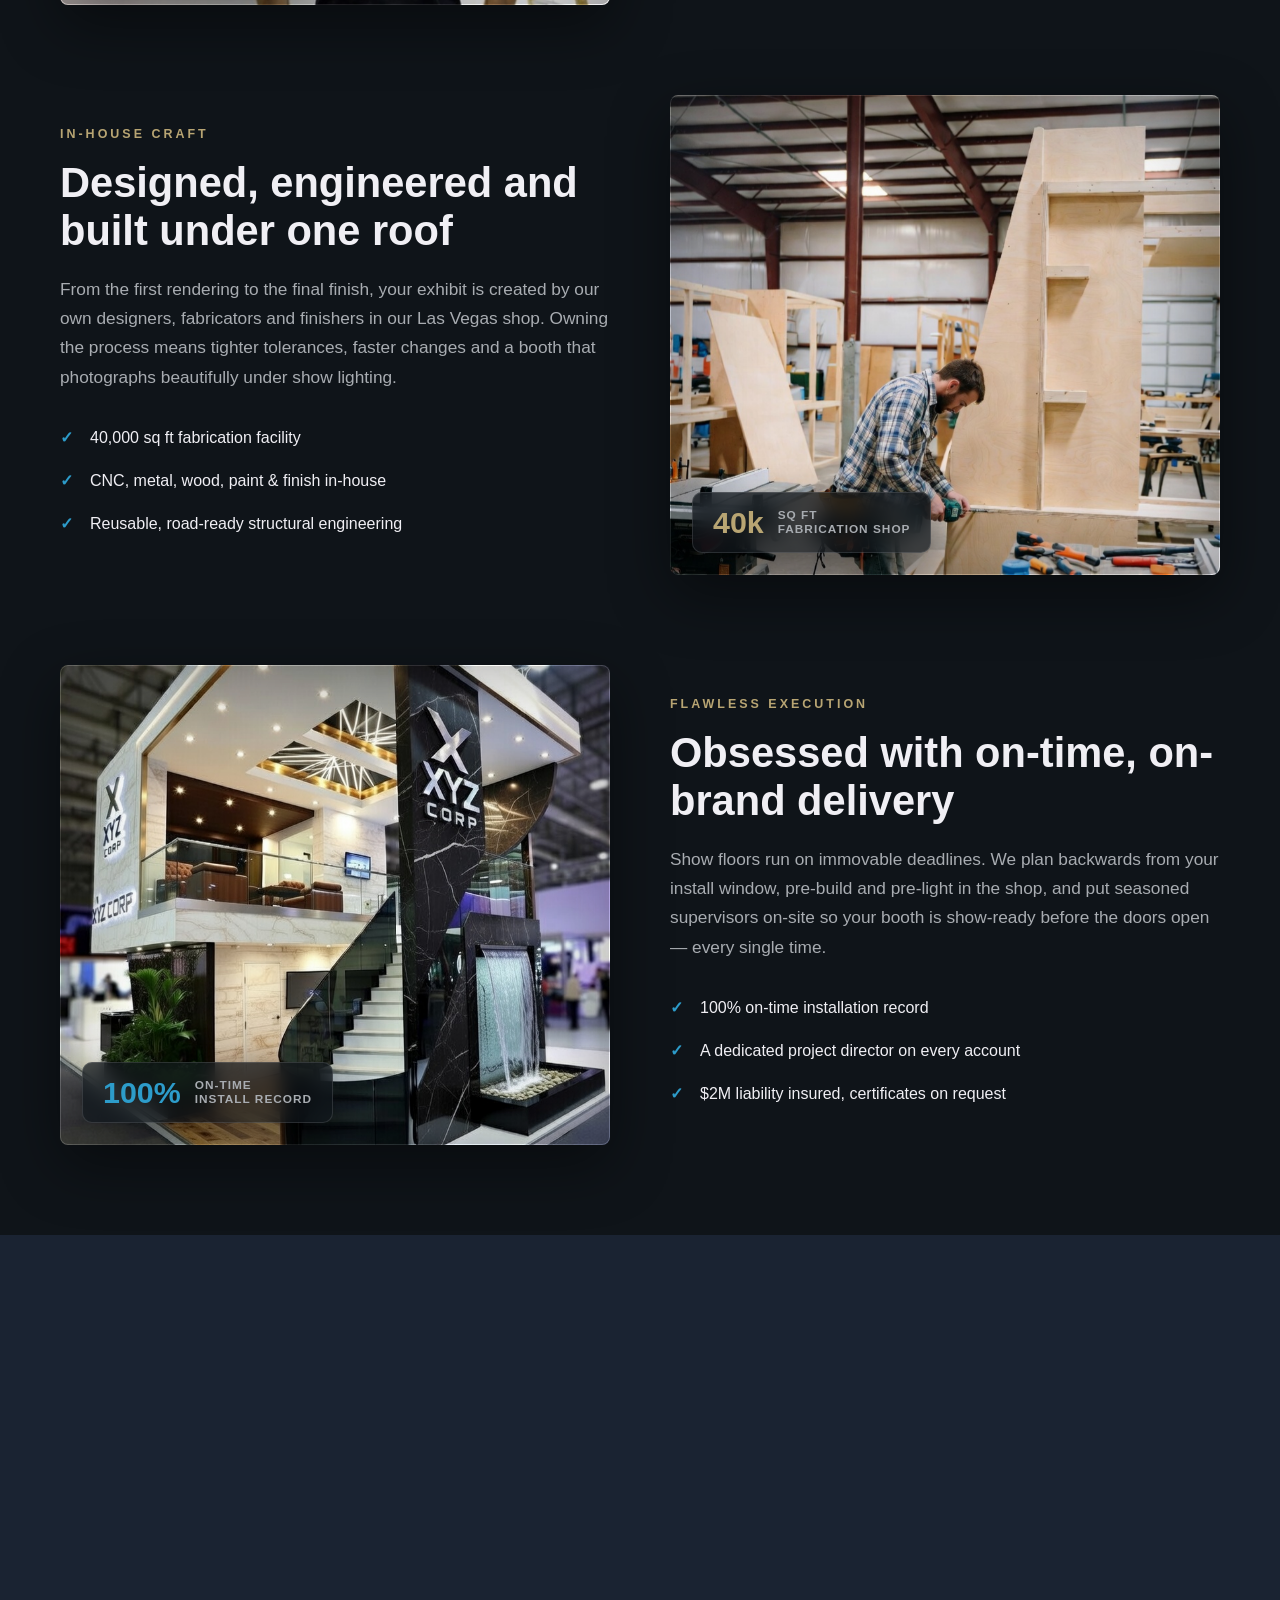
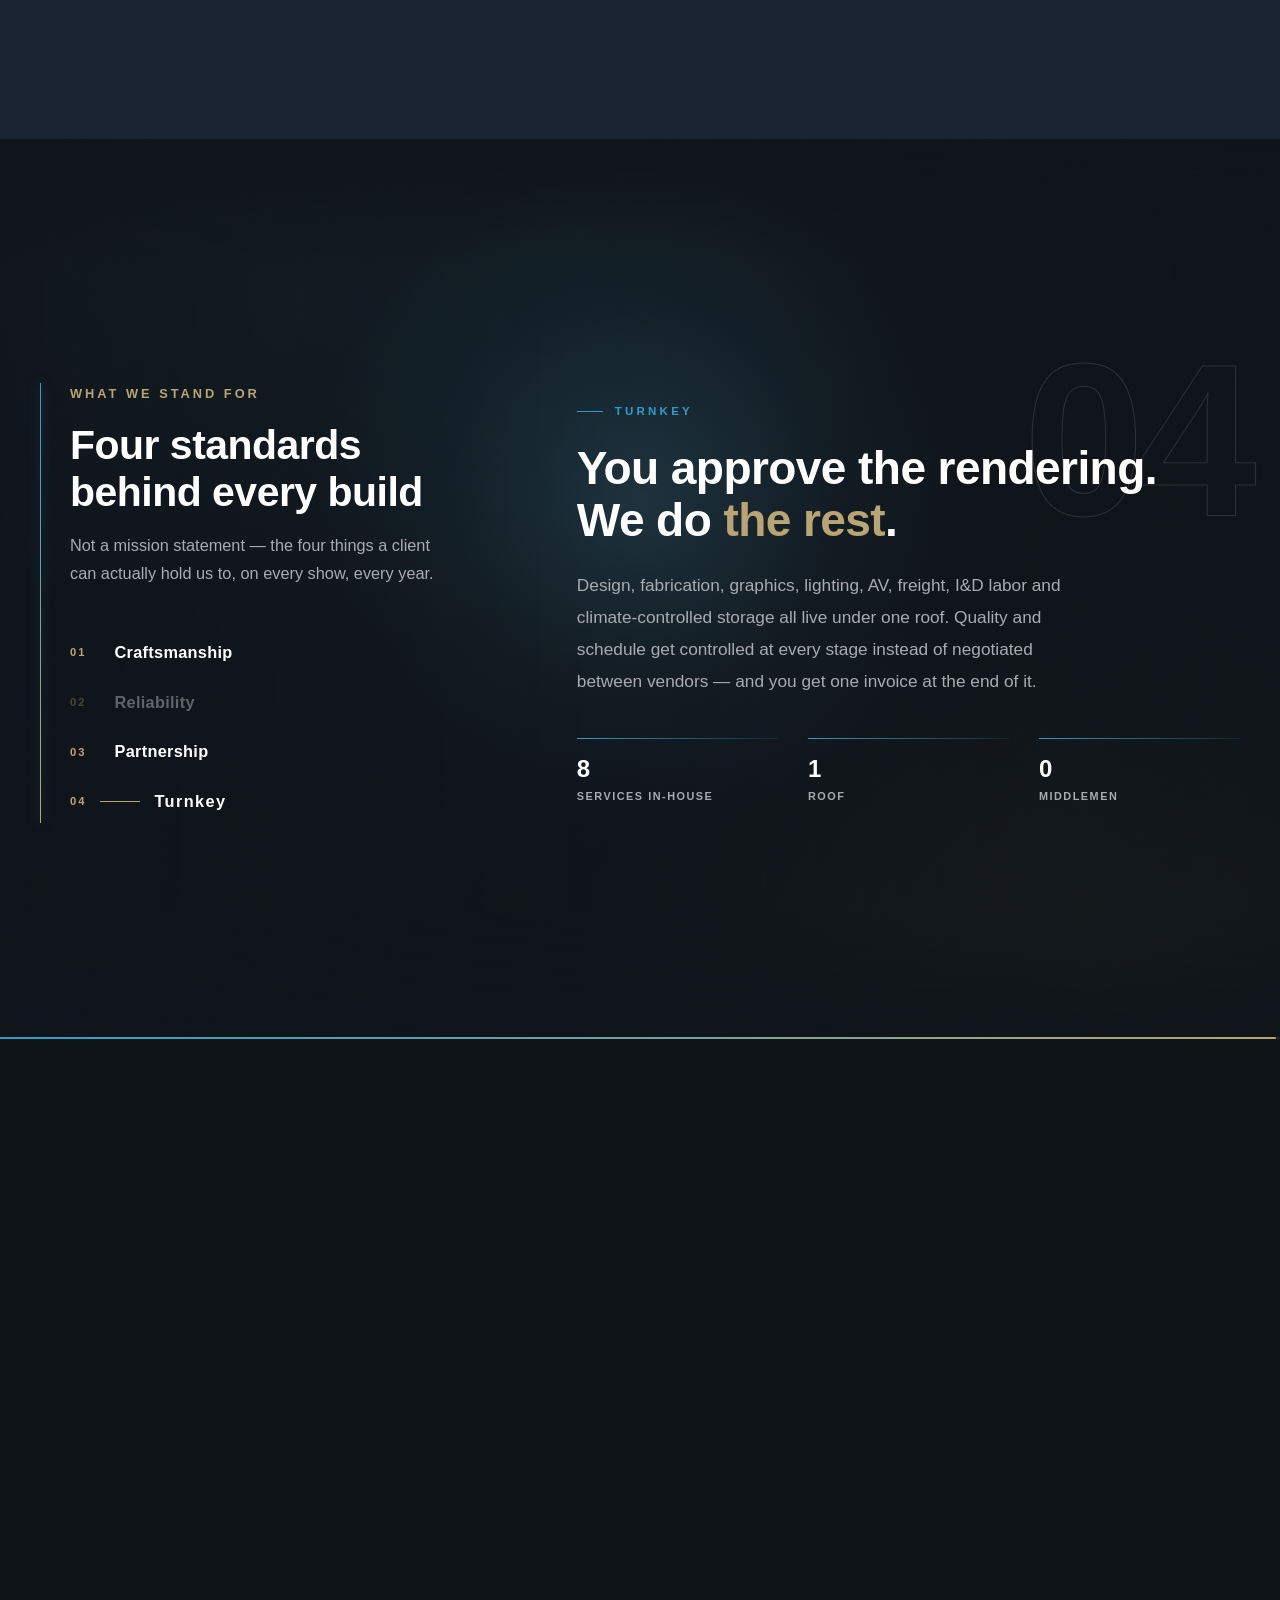
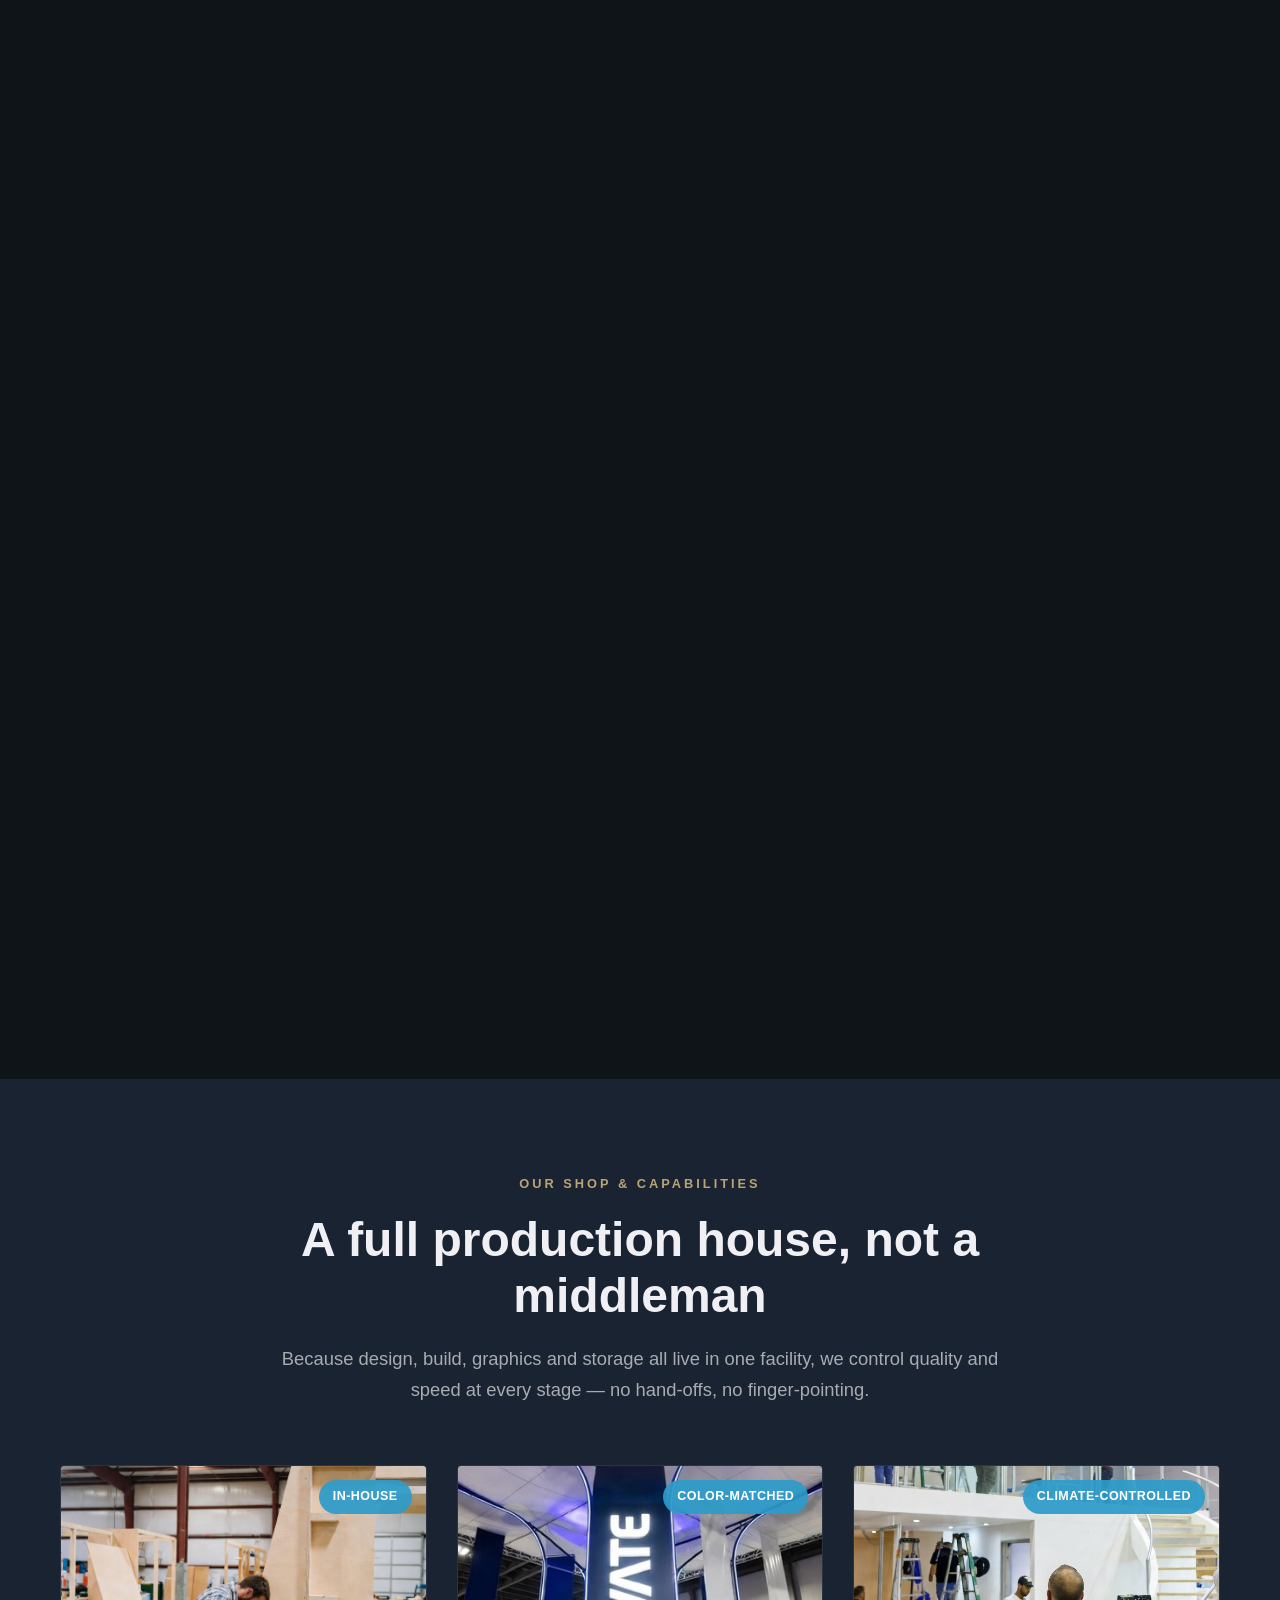
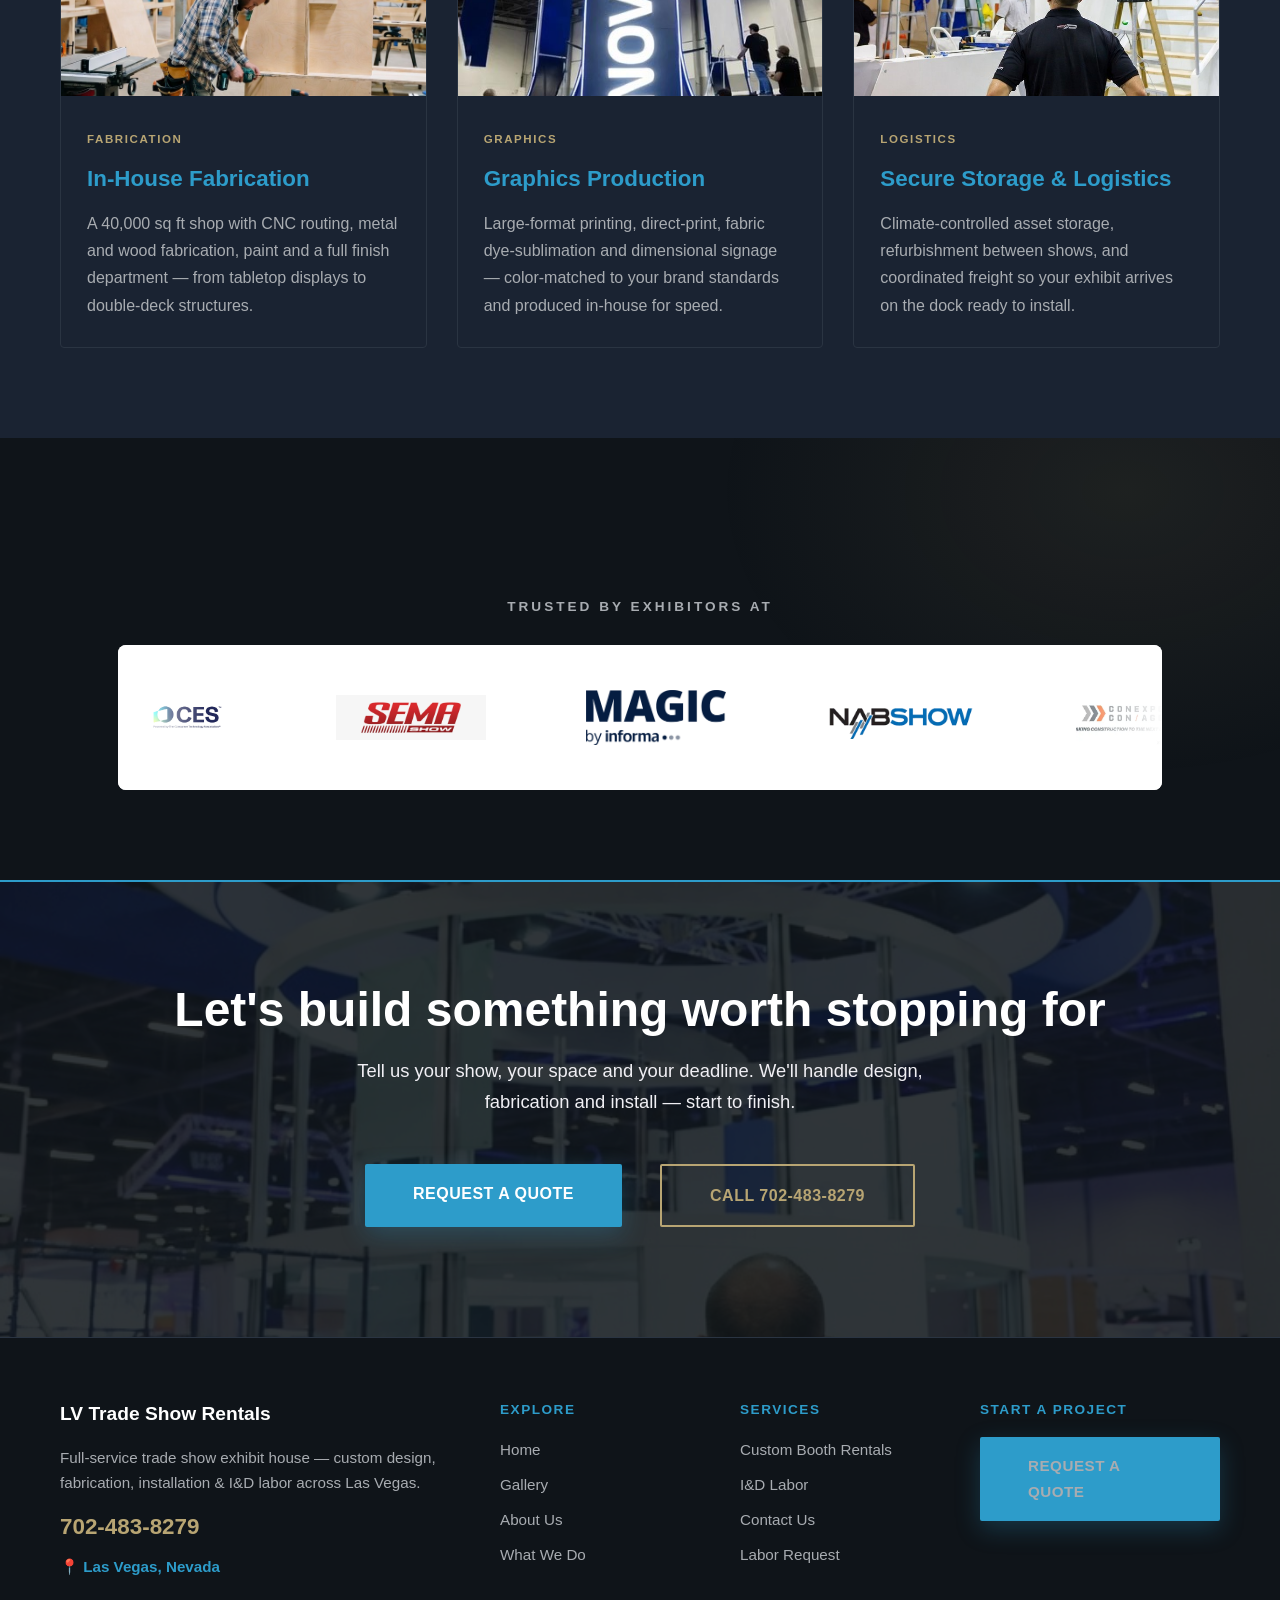
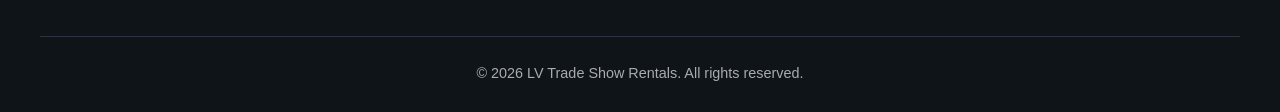
==== commit 3ccc4ccf: "Add files via upload" ====
--- a/about-us.html
+++ b/about-us.html
@@ -87,16 +87,246 @@
         .abt-stats .stats-row { text-align: center; }
         .abt-dollar::before { content: '$'; }
 
-        /* ---- Value cards (3D tilt) ---- */
-        .abt-value { position: relative; }
-        .abt-value .abt-icon {
-            width: 62px; height: 62px; border-radius: 14px;
-            display: flex; align-items: center; justify-content: center;
-            font-size: 1.75rem; margin-bottom: 22px;
-            background: linear-gradient(135deg, rgba(45, 156, 202, 0.20), rgba(184, 165, 115, 0.16));
-            border: 1px solid var(--border-subtle);
-        }
-        .abt-value h3 { color: #fff; }
+        /* ===================================================================
+           WHAT WE STAND FOR — scroll-scrubbed stage
+           ===================================================================
+           The block is a scroll-driven stage, not a grid of cards. Three
+           layers, all paced by the same scroll:
+
+             1. BACKDROP — assets/about-us-scroll.mp4 pinned behind everything,
+                its playhead bound to scroll by assets/scroll-video.js. Down
+                runs it forward, up runs it backward, stopping holds a frame.
+             2. BLUEPRINT — a drafting grid over the footage whose opacity is
+                driven by --p (0 at the top of the block, 1 at the bottom), so
+                the drawing dissolves as the booth in the clip comes to life.
+             3. TYPE — a sticky two-column layout: a persistent heading and
+                live index on the left, one principle at a time on the right,
+                swapped as --p crosses each quarter.
+
+           Everything the video touches is scoped to .sv:not(.sv-off). The
+           script adds .sv-off if the clip is missing or fails, and the stage
+           falls back to its own painted backdrop with no other change.
+           =================================================================== */
+
+        /* ---- Layer 1: the pinned, scroll-scrubbed backdrop ---- */
+        .sv { position: relative; --p: 0; }
+        .sv-track { position: relative; }
+        .sv-pin {
+            position: sticky; top: 0; height: 100vh; overflow: hidden; z-index: 0;
+            --mx: 50%; --my: 40%;
+            /* Stands on its own before the clip is dropped in — and after
+               .sv-off, if it never loads. */
+            background:
+                radial-gradient(70% 55% at 22% 18%, rgba(45, 156, 202, 0.16), transparent 70%),
+                radial-gradient(60% 60% at 88% 92%, rgba(184, 165, 115, 0.13), transparent 72%),
+                linear-gradient(160deg, #131c26 0%, #0f1419 55%, #0c1116 100%);
+        }
+        .sv-video {
+            position: absolute; top: 0; left: 0; width: 100%; height: 100%;
+            object-fit: cover; opacity: 0; transition: opacity 0.8s ease;
+            transform: translateZ(0); /* own compositor layer: a seek repaints only the video */
+        }
+        .sv.is-ready .sv-video { opacity: 1; }
+
+        /* Slight overall darkening, weighted to the left so the copy column
+           always has something to sit on, and feathered top and bottom so the
+           stage melts into the sections either side. */
+        .sv-veil {
+            position: absolute; inset: 0; pointer-events: none; z-index: 1;
+            background:
+                linear-gradient(180deg, rgba(15, 20, 25, 0.94) 0%, rgba(15, 20, 25, 0.44) 14%,
+                                        rgba(15, 20, 25, 0.44) 86%, rgba(15, 20, 25, 0.94) 100%),
+                linear-gradient(90deg, rgba(15, 20, 25, 0.76) 0%, rgba(15, 20, 25, 0.28) 58%,
+                                       rgba(15, 20, 25, 0.58) 100%);
+        }
+
+        /* ---- Layer 2: the drafting grid that dissolves as you scroll ---- */
+        .sv-grid {
+            position: absolute; inset: -1px; pointer-events: none; z-index: 2;
+            opacity: calc(0.55 - var(--p, 0) * 0.55);
+            background-image:
+                linear-gradient(rgba(45, 156, 202, 0.30) 1px, transparent 1px),
+                linear-gradient(90deg, rgba(45, 156, 202, 0.30) 1px, transparent 1px),
+                linear-gradient(rgba(45, 156, 202, 0.13) 1px, transparent 1px),
+                linear-gradient(90deg, rgba(45, 156, 202, 0.13) 1px, transparent 1px);
+            background-size: 160px 160px, 160px 160px, 32px 32px, 32px 32px;
+            -webkit-mask-image: radial-gradient(115% 90% at 50% 45%, #000 25%, transparent 82%);
+            mask-image: radial-gradient(115% 90% at 50% 45%, #000 25%, transparent 82%);
+        }
+
+        /* Work light that follows the cursor across the footage. */
+        .sv-light {
+            position: absolute; inset: 0; pointer-events: none; z-index: 3;
+            mix-blend-mode: screen;
+            background: radial-gradient(460px 460px at var(--mx) var(--my),
+                        rgba(93, 190, 232, 0.16), rgba(45, 156, 202, 0.05) 42%, transparent 72%);
+        }
+
+        /* Static film grain — an inline SVG turbulence, so no extra request and
+           no per-frame repaint of a full-screen layer. */
+        .sv-grain {
+            position: absolute; inset: 0; pointer-events: none; z-index: 4;
+            opacity: 0.055; mix-blend-mode: overlay;
+            background-image: url("data:image/svg+xml;utf8,<svg xmlns='http://www.w3.org/2000/svg' width='160' height='160'><filter id='n'><feTurbulence type='fractalNoise' baseFrequency='0.85' numOctaves='3'/></filter><rect width='160' height='160' filter='url(%23n)'/></svg>");
+        }
+
+        .sv-bar {
+            position: absolute; left: 0; right: 0; bottom: 0; height: 2px; z-index: 5;
+            background: rgba(255, 255, 255, 0.07);
+        }
+        .sv-bar-fill {
+            height: 100%; background: linear-gradient(90deg, var(--accent-teal), var(--accent-gold));
+            transform: scaleX(0); transform-origin: 0 50%;
+        }
+
+        /* Pulled back over the pin; rides above it on z-index. */
+        .sv-content { position: relative; z-index: 1; margin-top: -100vh; }
+
+        /* ---- Layer 3: the type stage ---- */
+        /* Track height paces both the clip and the principle swaps: four
+           panels over (460vh - 100vh of pinning) ≈ 90vh of scroll apiece. */
+        .std-track { height: 460vh; }
+        .std-stick {
+            position: sticky; top: 0; height: 100vh;
+            display: grid; align-content: center;
+            padding: 86px 20px 58px; box-sizing: border-box;
+        }
+        .std-grid {
+            max-width: var(--maxw); width: 100%; margin: 0 auto;
+            display: grid; grid-template-columns: minmax(280px, 0.82fr) 1.18fr;
+            gap: 20px 76px; align-items: center;
+        }
+
+        /* Left: heading + live index, held against a hairline progress rail */
+        .std-left { position: relative; padding-left: 30px; }
+        .std-rail {
+            position: absolute; left: 0; top: 4px; bottom: 4px; width: 1px;
+            background: rgba(255, 255, 255, 0.13);
+        }
+        .std-rail-fill {
+            position: absolute; inset: 0; transform: scaleY(0); transform-origin: 50% 0;
+            background: linear-gradient(to bottom, var(--accent-teal), var(--accent-gold));
+            box-shadow: 0 0 12px rgba(45, 156, 202, 0.55);
+        }
+        .std-left h2 { color: #fff; font-size: clamp(1.9rem, 3.2vw, 2.7rem); letter-spacing: -0.5px; }
+        .std-lede {
+            color: var(--text-secondary); font-size: 1.02rem; margin-top: 16px; max-width: 42ch;
+        }
+
+        .std-idx { list-style: none; margin-top: 40px; }
+        .std-step {
+            display: flex; align-items: center; gap: 14px; padding: 11px 0;
+            opacity: 0.34; transition: opacity 0.5s var(--ease);
+        }
+        .std-step.is-on { opacity: 1; }
+        .std-step .std-step-n {
+            font-size: 0.7rem; font-weight: 700; letter-spacing: 2px;
+            color: var(--accent-gold); font-variant-numeric: tabular-nums;
+        }
+        .std-step .std-step-ln {
+            width: 0; height: 1px; background: var(--accent-gold);
+            transition: width 0.6s var(--ease);
+        }
+        .std-step.is-on .std-step-ln { width: 40px; }
+        .std-step .std-step-t {
+            font-size: 1.02rem; font-weight: 700; color: #fff;
+            letter-spacing: 0.3px; transition: letter-spacing 0.6s var(--ease);
+        }
+        .std-step.is-on .std-step-t { letter-spacing: 1.4px; }
+
+        /* Right: one principle at a time, cross-faded through blur */
+        .std-panels { position: relative; min-height: 460px; }
+        .std-panel {
+            position: absolute; inset: 0; display: flex; flex-direction: column;
+            justify-content: center; pointer-events: none;
+            opacity: 0; transform: translateY(28px); filter: blur(9px);
+            transition: opacity 0.55s var(--ease), transform 0.85s var(--ease), filter 0.7s var(--ease);
+        }
+        .std-panel.is-on { opacity: 1; transform: none; filter: none; pointer-events: auto; }
+        /* Children stagger in behind the panel itself. */
+        .std-panel > * {
+            position: relative; z-index: 1;
+            opacity: 0; transform: translateY(20px);
+            transition: opacity 0.7s var(--ease), transform 0.8s var(--ease);
+            transition-delay: calc(var(--i, 0) * 85ms);
+        }
+        .std-panel.is-on > * { opacity: 1; transform: none; }
+
+        /* Oversized outlined numeral, sitting behind the copy.
+           Declared after `.std-panel > *` so its own position/z-index win. */
+        .std-num {
+            position: absolute; top: -14px; right: -8px; z-index: 0;
+            font-size: clamp(8rem, 17vw, 15rem); font-weight: 900; line-height: 0.74;
+            color: transparent; -webkit-text-stroke: 1px rgba(255, 255, 255, 0.13);
+            letter-spacing: -0.04em; pointer-events: none; user-select: none;
+        }
+
+        .std-tag {
+            display: inline-flex; align-items: center; gap: 12px; align-self: flex-start;
+            font-size: 0.72rem; font-weight: 700; letter-spacing: 3.2px;
+            text-transform: uppercase; color: var(--accent-teal); margin-bottom: 22px;
+        }
+        .std-tag::before {
+            content: ''; width: 26px; height: 1px; background: var(--accent-teal);
+        }
+
+        /* Line-masked headline: each line rides up out of its own clip box. */
+        .std-title { font-size: clamp(1.8rem, 3.6vw, 3rem); font-weight: 800; line-height: 1.12; color: #fff; letter-spacing: -0.6px; }
+        .std-title .std-ln { display: block; overflow: hidden; padding-bottom: 0.1em; margin-bottom: -0.1em; }
+        .std-title .std-ln i {
+            display: block; font-style: normal;
+            transform: translateY(112%);
+            transition: transform 0.95s var(--ease);
+        }
+        .std-panel.is-on .std-title .std-ln i { transform: none; }
+        .std-title .std-ln:nth-child(2) i { transition-delay: 0.09s; }
+        .std-title .std-ln:nth-child(3) i { transition-delay: 0.18s; }
+        .std-title em { font-style: normal; color: var(--accent-gold); }
+
+        .std-body {
+            color: var(--text-secondary); font-size: 1.08rem; line-height: 1.85;
+            max-width: 52ch; margin-top: 24px;
+        }
+
+        /* Proof row — hairlines that draw left-to-right as the panel lands */
+        .std-proof {
+            list-style: none; margin-top: 40px;
+            display: grid; grid-template-columns: repeat(3, minmax(0, 1fr)); gap: 0 30px;
+        }
+        .std-proof li { position: relative; padding-top: 18px; }
+        .std-proof li::before {
+            content: ''; position: absolute; top: 0; left: 0; width: 100%; height: 1px;
+            background: linear-gradient(90deg, var(--accent-teal), rgba(45, 156, 202, 0.12));
+            transform: scaleX(0); transform-origin: 0 50%;
+            transition: transform 0.9s var(--ease);
+        }
+        .std-panel.is-on .std-proof li::before { transform: scaleX(1); }
+        .std-proof li:nth-child(2)::before { transition-delay: 0.1s; }
+        .std-proof li:nth-child(3)::before { transition-delay: 0.2s; }
+        .std-proof b {
+            display: block; font-size: 1.5rem; font-weight: 800; color: #fff;
+            line-height: 1.1; margin-bottom: 6px; font-variant-numeric: tabular-nums;
+        }
+        .std-proof span {
+            font-size: 0.68rem; font-weight: 700; letter-spacing: 1.5px;
+            text-transform: uppercase; color: var(--text-secondary); line-height: 1.4; display: block;
+        }
+
+        /* A single light pass across the panel each time it becomes active. */
+        .std-sweep {
+            position: absolute; top: 0; left: 0; right: 0; height: 1px;
+            overflow: hidden; opacity: 0; z-index: 2;
+        }
+        .std-panel.is-on .std-sweep { animation: stdSweep 1.25s var(--ease) 0.15s both; }
+        .std-sweep::after {
+            content: ''; position: absolute; inset: 0;
+            background: linear-gradient(90deg, transparent, var(--accent-gold), transparent);
+        }
+        @keyframes stdSweep {
+            0%   { opacity: 0; transform: translateX(-100%); }
+            22%  { opacity: 1; }
+            100% { opacity: 0; transform: translateX(100%); }
+        }
 
         /* ---- Capability tag on media cards ---- */
         .abt-cap-tag {
@@ -165,9 +395,39 @@
             .abt-mile.left .abt-dot, .abt-mile.right .abt-dot { left: -1px; right: auto; }
         }
 
-        /* ---- Reduced motion safety for custom layers ---- */
+        /* ---- Stand-for stage: unpin below 900px ----
+           The clip stays as a sticky backdrop, but the principles stop
+           swapping in place and become a single scrolling column — the
+           script switches to per-panel reveals to match (see "flow" mode). */
+        @media (max-width: 900px) {
+            .std-track { height: auto; }
+            .std-stick { position: static; height: auto; display: block; padding: 108px 20px 92px; }
+            .std-grid { grid-template-columns: 1fr; gap: 12px; }
+            .std-left { padding-left: 0; }
+            .std-rail, .std-idx { display: none; }
+            .std-panels { position: static; min-height: 0; display: grid; gap: 78px; margin-top: 54px; }
+            .std-panel { position: static; display: block; }
+            .std-num { font-size: clamp(6rem, 26vw, 11rem); top: -20px; right: 0; }
+            .std-proof { grid-template-columns: 1fr 1fr; gap: 26px 24px; }
+            .std-proof li:nth-child(3) { grid-column: 1 / -1; }
+            .sv-veil {
+                background:
+                    linear-gradient(180deg, rgba(15, 20, 25, 0.94) 0%, rgba(15, 20, 25, 0.62) 16%,
+                                            rgba(15, 20, 25, 0.62) 84%, rgba(15, 20, 25, 0.94) 100%);
+            }
+        }
+
+        /* ---- Reduced motion safety for custom layers ----
+           The scrub itself is a scroll POSITION, not an animation, so it is
+           left alone; the entrance choreography is switched off. */
         @media (prefers-reduced-motion: reduce) {
             .feature-row .feature-media.abt-fmedia img { transform: none !important; }
+            .std-panel,
+            .std-panel > * { opacity: 1 !important; transform: none !important; filter: none !important; transition: none !important; }
+            .std-title .std-ln i { transform: none !important; transition: none !important; }
+            .std-proof li::before { transform: scaleX(1) !important; transition: none !important; }
+            .std-panel.is-on .std-sweep { animation: none !important; }
+            .sv-grain { display: none; }
         }
     </style>
 </head>
@@ -310,50 +570,130 @@
         </div>
     </section>
 
-    <!-- =========================== VALUES ========================== -->
-    <section class="section abt-amb g2">
-        <div class="container">
-            <div class="section-head" data-reveal>
-                <span class="eyebrow">What We Stand For</span>
-                <h2>The standards behind every build</h2>
-                <p>Four principles guide how we design, fabricate and install &mdash; and why corporate exhibitors come back to us show after show.</p>
-            </div>
-            <div class="grid cols-4" data-reveal>
-                <div class="card tilt abt-value" data-tilt-max="10">
-                    <div class="tilt-inner">
-                        <span class="abt-icon" aria-hidden="true">&#128736;</span>
-                        <h3>Craftsmanship</h3>
-                        <p>Every exhibit is built in our own Las Vegas shop by veteran fabricators and finishers &mdash; engineered to look flawless on camera and survive years on the road.</p>
-                    </div>
-                    <div class="tilt-glare"></div>
-                </div>
-                <div class="card tilt abt-value" data-tilt-max="10">
-                    <div class="tilt-inner">
-                        <span class="abt-icon" aria-hidden="true">&#9201;</span>
-                        <h3>Reliability</h3>
-                        <p>Show floors don't wait. We plan backwards from your install deadline and staff accordingly &mdash; the discipline behind a 100% on-time record.</p>
-                    </div>
-                    <div class="tilt-glare"></div>
-                </div>
-                <div class="card tilt abt-value" data-tilt-max="10">
-                    <div class="tilt-inner">
-                        <span class="abt-icon" aria-hidden="true">&#129309;</span>
-                        <h3>Partnership</h3>
-                        <p>We act as an extension of your marketing team &mdash; one accountable point of contact from kickoff drawings through dismantle, with proactive updates throughout.</p>
-                    </div>
-                    <div class="tilt-glare"></div>
-                </div>
-                <div class="card tilt abt-value" data-tilt-max="10">
-                    <div class="tilt-inner">
-                        <span class="abt-icon" aria-hidden="true">&#128273;</span>
-                        <h3>Turnkey</h3>
-                        <p>Design, fabrication, graphics, lighting, AV, freight, I&amp;D labor and storage under one roof. You approve the renderings; we handle everything else, end to end.</p>
-                    </div>
-                    <div class="tilt-glare"></div>
-                </div>
-            </div>
+    <!-- ==================== WHAT WE STAND FOR ======================
+         Scroll-scrubbed stage. assets/scroll-video.js binds the clip's
+         playhead to scroll: down runs it forward, up runs it backward,
+         stopping holds a frame — no autoplay, no loop.
+
+         data-scroll-start="50": the scrub begins the moment this block's
+         top edge reaches the middle of the viewport, so the clip is
+         already running as the stage rises into view.
+         ============================================================= -->
+    <div class="sv abt-stand" id="stand" data-scroll-video data-scroll-start="50">
+      <div class="sv-track">
+
+        <div class="sv-pin">
+            <video class="sv-video"
+                   src="assets/about-us-scroll.mp4"
+                   preload="auto"
+                   muted
+                   playsinline
+                   webkit-playsinline
+                   disablepictureinpicture
+                   aria-hidden="true"></video>
+            <div class="sv-veil"></div>
+            <div class="sv-grid"></div>
+            <div class="sv-light"></div>
+            <div class="sv-grain"></div>
+            <div class="sv-bar"><div class="sv-bar-fill"></div></div>
         </div>
-    </section>
+
+        <div class="sv-content">
+          <section class="std-track" aria-labelledby="stand-h">
+            <div class="std-stick">
+              <div class="std-grid">
+
+                <!-- Left: persistent heading + live index -->
+                <div class="std-left">
+                    <div class="std-rail"><div class="std-rail-fill"></div></div>
+                    <span class="eyebrow gold">What We Stand For</span>
+                    <h2 id="stand-h">Four standards behind every build</h2>
+                    <p class="std-lede">Not a mission statement &mdash; the four things a client can actually hold us to, on every show, every year.</p>
+                    <ol class="std-idx">
+                        <li class="std-step is-on"><span class="std-step-n">01</span><span class="std-step-ln"></span><span class="std-step-t">Craftsmanship</span></li>
+                        <li class="std-step"><span class="std-step-n">02</span><span class="std-step-ln"></span><span class="std-step-t">Reliability</span></li>
+                        <li class="std-step"><span class="std-step-n">03</span><span class="std-step-ln"></span><span class="std-step-t">Partnership</span></li>
+                        <li class="std-step"><span class="std-step-n">04</span><span class="std-step-ln"></span><span class="std-step-t">Turnkey</span></li>
+                    </ol>
+                </div>
+
+                <!-- Right: one principle at a time -->
+                <div class="std-panels">
+
+                    <article class="std-panel is-on">
+                        <span class="std-sweep" aria-hidden="true"></span>
+                        <span class="std-num" aria-hidden="true">01</span>
+                        <span class="std-tag" style="--i:1">Craftsmanship</span>
+                        <h3 class="std-title" style="--i:2">
+                            <span class="std-ln"><i>Built by the same hands</i></span>
+                            <span class="std-ln"><i>that <em>drew</em> it.</i></span>
+                        </h3>
+                        <p class="std-body" style="--i:3">Your exhibit is engineered, cut, welded, finished and fully test-built in our own Las Vegas shop by fabricators who have been doing this for two decades. Nothing gets handed to a stranger and hoped for &mdash; which is why it photographs clean under show lighting and survives years on the road.</p>
+                        <ul class="std-proof" style="--i:4">
+                            <li><b>40,000</b><span>Sq Ft Shop</span></li>
+                            <li><b>100%</b><span>Built In-House</span></li>
+                            <li><b>20+</b><span>Years On The Floor</span></li>
+                        </ul>
+                    </article>
+
+                    <article class="std-panel">
+                        <span class="std-sweep" aria-hidden="true"></span>
+                        <span class="std-num" aria-hidden="true">02</span>
+                        <span class="std-tag" style="--i:1">Reliability</span>
+                        <h3 class="std-title" style="--i:2">
+                            <span class="std-ln"><i>The show floor does not</i></span>
+                            <span class="std-ln"><i><em>move</em> its deadline.</i></span>
+                        </h3>
+                        <p class="std-body" style="--i:3">So we plan backwards from your install window, pre-build and pre-light the booth in the shop, and put a seasoned supervisor on the dock. Nothing about your exhibit should be discovered at 2 a.m. the night before doors open &mdash; and in twenty years, it hasn't been.</p>
+                        <ul class="std-proof" style="--i:4">
+                            <li><b>100%</b><span>On-Time Installs</span></li>
+                            <li><b>1,000+</b><span>Booths Delivered</span></li>
+                            <li><b>24/7</b><span>Show-Week Support</span></li>
+                        </ul>
+                    </article>
+
+                    <article class="std-panel">
+                        <span class="std-sweep" aria-hidden="true"></span>
+                        <span class="std-num" aria-hidden="true">03</span>
+                        <span class="std-tag" style="--i:1">Partnership</span>
+                        <h3 class="std-title" style="--i:2">
+                            <span class="std-ln"><i>One number to call.</i></span>
+                            <span class="std-ln"><i>One <em>name</em> on it.</i></span>
+                        </h3>
+                        <p class="std-body" style="--i:3">A dedicated project director owns your account from the kickoff drawing through dismantle &mdash; the same person for renderings, change orders, freight and the 6 a.m. floor call. No account hand-offs, no ticket queue, no finding out who is responsible after something has already gone wrong.</p>
+                        <ul class="std-proof" style="--i:4">
+                            <li><b>1</b><span>Point Of Contact</span></li>
+                            <li><b>$2M</b><span>Liability Insured</span></li>
+                            <li><b>0</b><span>Hand-Offs</span></li>
+                        </ul>
+                    </article>
+
+                    <article class="std-panel">
+                        <span class="std-sweep" aria-hidden="true"></span>
+                        <span class="std-num" aria-hidden="true">04</span>
+                        <span class="std-tag" style="--i:1">Turnkey</span>
+                        <h3 class="std-title" style="--i:2">
+                            <span class="std-ln"><i>You approve the rendering.</i></span>
+                            <span class="std-ln"><i>We do <em>the rest</em>.</i></span>
+                        </h3>
+                        <p class="std-body" style="--i:3">Design, fabrication, graphics, lighting, AV, freight, I&amp;D labor and climate-controlled storage all live under one roof. Quality and schedule get controlled at every stage instead of negotiated between vendors &mdash; and you get one invoice at the end of it.</p>
+                        <ul class="std-proof" style="--i:4">
+                            <li><b>8</b><span>Services In-House</span></li>
+                            <li><b>1</b><span>Roof</span></li>
+                            <li><b>0</b><span>Middlemen</span></li>
+                        </ul>
+                    </article>
+
+                </div>
+
+              </div>
+            </div>
+          </section>
+        </div><!-- /.sv-content -->
+
+      </div><!-- /.sv-track -->
+    </div><!-- /.sv -->
+
 
     <!-- ==================== SHOP & CAPABILITIES ==================== -->
     <section class="section alt">
@@ -401,128 +741,9 @@
         </div>
     </section>
 
-    <!-- ===================== MILESTONE TIMELINE ==================== -->
-    <section class="section abt-amb g1">
-        <div class="container">
-            <div class="section-head" data-reveal>
-                <span class="eyebrow">Our Journey</span>
-                <h2>From a two-person crew to a full-service house</h2>
-            </div>
-            <div class="abt-timeline">
-                <div class="abt-mile left" data-reveal="left">
-                    <span class="abt-dot"></span>
-                    <div class="abt-year">2004</div>
-                    <h3>Founded in Las Vegas</h3>
-                    <p>Started as a two-person I&amp;D crew serving the Las Vegas Convention Center.</p>
-                </div>
-                <div class="abt-mile right" data-reveal="right">
-                    <span class="abt-dot"></span>
-                    <div class="abt-year">2009</div>
-                    <h3>The Shop Opens</h3>
-                    <p>Brought design and fabrication fully in-house at our first dedicated production facility.</p>
-                </div>
-                <div class="abt-mile left" data-reveal="left">
-                    <span class="abt-dot"></span>
-                    <div class="abt-year">2014</div>
-                    <h3>Graphics &amp; AV Added</h3>
-                    <p>Expanded into large-format graphics, lighting and AV integration for turnkey delivery.</p>
-                </div>
-                <div class="abt-mile right" data-reveal="right">
-                    <span class="abt-dot"></span>
-                    <div class="abt-year">2019</div>
-                    <h3>40,000 Sq Ft</h3>
-                    <p>Moved into our current facility with climate-controlled exhibit storage on-site.</p>
-                </div>
-                <div class="abt-mile left" data-reveal="left">
-                    <span class="abt-dot"></span>
-                    <div class="abt-year">2026</div>
-                    <h3>1,000+ Builds Delivered</h3>
-                    <p>Now a full-service exhibit house trusted at CES, SEMA, MAGIC, NAB and CONEXPO.</p>
-                </div>
-            </div>
-        </div>
-    </section>
-
-    <!-- ============================ TEAM =========================== -->
-    <section class="section alt">
-        <div class="container">
-            <div class="section-head" data-reveal>
-                <span class="eyebrow gold">The Team</span>
-                <h2>The people accountable for your show</h2>
-                <p>A tight, senior team &mdash; you'll know exactly who is designing, building and running your install.</p>
-            </div>
-            <div class="grid cols-4" data-reveal>
-                <div class="card tilt abt-team" data-tilt-max="5">
-                    <div class="tilt-inner">
-                        <div class="abt-avatar" aria-hidden="true">MD</div>
-                        <h3>Marcus Delgado</h3>
-                        <div class="abt-role">Project Director</div>
-                        <p>Owns your timeline and budget from kickoff through dismantle &mdash; your single point of contact.</p>
-                    </div>
-                    <div class="tilt-glare"></div>
-                </div>
-                <div class="card tilt abt-team" data-tilt-max="5">
-                    <div class="tilt-inner">
-                        <div class="abt-avatar" aria-hidden="true">EP</div>
-                        <h3>Elena Petrova</h3>
-                        <div class="abt-role">Design Lead</div>
-                        <p>Turns brand briefs into show-stopping 3D exhibit concepts and detailed build drawings.</p>
-                    </div>
-                    <div class="tilt-glare"></div>
-                </div>
-                <div class="card tilt abt-team" data-tilt-max="5">
-                    <div class="tilt-inner">
-                        <div class="abt-avatar" aria-hidden="true">RC</div>
-                        <h3>Ray Coleman</h3>
-                        <div class="abt-role">Lead Fabricator</div>
-                        <p>Runs the shop floor and holds the line on build quality, tolerances and finish.</p>
-                    </div>
-                    <div class="tilt-glare"></div>
-                </div>
-                <div class="card tilt abt-team" data-tilt-max="5">
-                    <div class="tilt-inner">
-                        <div class="abt-avatar" aria-hidden="true">PN</div>
-                        <h3>Priya Nair</h3>
-                        <div class="abt-role">Install Supervisor</div>
-                        <p>Directs on-site crews and union coordination so install and dismantle run on schedule.</p>
-                    </div>
-                    <div class="tilt-glare"></div>
-                </div>
-            </div>
-        </div>
-    </section>
-
-    <!-- ======================= CREDIBILITY ========================= -->
+    <!-- ====================== TRUSTED BY =========================== -->
     <section class="section abt-amb g2">
         <div class="container">
-            <div class="section-head" data-reveal>
-                <span class="eyebrow">Why Clients Trust Us</span>
-                <h2>Credentials that de-risk your show</h2>
-                <p>Premium corporate programs demand more than a nice rendering. Here's what stands behind every LV Trade Show Rentals build.</p>
-            </div>
-            <div class="grid cols-4 reveal-group">
-                <div class="card">
-                    <span class="card-icon" aria-hidden="true">&#128737;</span>
-                    <h3>$2M Insured</h3>
-                    <p>Comprehensive general liability coverage, with certificates of insurance issued on request for any venue.</p>
-                </div>
-                <div class="card">
-                    <span class="card-icon" aria-hidden="true">&#129309;</span>
-                    <h3>Union Coordination</h3>
-                    <p>Fluent in Las Vegas labor jurisdictions &mdash; we schedule and steward union crews so you don't have to.</p>
-                </div>
-                <div class="card">
-                    <span class="card-icon" aria-hidden="true">&#129682;</span>
-                    <h3>Safety-First</h3>
-                    <p>Safety-trained crews, documented rigging and lift plans, and clean, compliant work areas on every floor.</p>
-                </div>
-                <div class="card">
-                    <span class="card-icon" aria-hidden="true">&#128203;</span>
-                    <h3>References Available</h3>
-                    <p>Ask for references from clients exhibiting at CES, SEMA, MAGIC, NAB and CONEXPO. We're glad to connect you.</p>
-                </div>
-            </div>
-
             <div class="abt-trust-head" data-reveal>
                 <span>Trusted by exhibitors at</span>
             </div>
@@ -590,5 +811,152 @@
     </footer>
 
     <script src="assets/site.js" defer></script>
+    <!-- Binds the stand-for clip's playhead to scroll. Shared with index.html. -->
+    <script src="assets/scroll-video.js" defer></script>
+
+    <!-- ============================================================
+         WHAT WE STAND FOR — stage controller
+
+         Two modes, chosen by viewport and motion preference:
+
+           "pin"  — the stage is stuck to the viewport and the four
+                    principles swap in place. A rAF loop reads one number,
+                    the block's scroll progress, and publishes it as --p
+                    (the drafting grid fades on it), as the rail fill, and
+                    as the active index.
+           "flow" — below 900px, or under reduced motion, nothing is
+                    pinned; the panels are a normal column and reveal
+                    individually as they come into view.
+
+         The loop only runs while the stage is on screen, and reads
+         layout inside rAF rather than on the scroll event, so it never
+         forces a synchronous reflow mid-scroll.
+         ============================================================ -->
+    <script>
+    (function () {
+        'use strict';
+
+        var stage = document.getElementById('stand');
+        if (!stage) return;
+
+        var track  = stage.querySelector('.std-track');
+        var pin    = stage.querySelector('.sv-pin');
+        var fill   = stage.querySelector('.std-rail-fill');
+        var panels = Array.prototype.slice.call(stage.querySelectorAll('.std-panel'));
+        var steps  = Array.prototype.slice.call(stage.querySelectorAll('.std-step'));
+        if (!track || !panels.length) return;
+
+        var reduce = window.matchMedia('(prefers-reduced-motion: reduce)').matches;
+
+        function clamp01(v) { return v < 0 ? 0 : v > 1 ? 1 : v; }
+
+        /* ---- Active principle ---- */
+        var active = 0;
+        function setActive(i) {
+            if (i === active) return;
+            active = i;
+            for (var n = 0; n < panels.length; n++) panels[n].classList.toggle('is-on', n === i);
+            for (var s = 0; s < steps.length;  s++) steps[s].classList.toggle('is-on', s === i);
+        }
+
+        /* ---- "pin" mode: one rAF loop, one number ---- */
+        var running = false, raf = 0;
+
+        function frame() {
+            if (!running) return;
+            raf = window.requestAnimationFrame(frame);
+
+            /* Distance the sticky holder is stuck for: the track's height
+               less the one viewport it occupies while stuck. */
+            var span = Math.max(1, track.offsetHeight - window.innerHeight);
+            var p = clamp01(-track.getBoundingClientRect().top / span);
+
+            stage.style.setProperty('--p', p.toFixed(4));
+            if (fill) fill.style.transform = 'scaleY(' + p.toFixed(4) + ')';
+
+            /* A short lead-in and tail, so the first principle is readable
+               before it starts advancing and the last one holds rather than
+               flashing past as the stage releases. */
+            var q = clamp01((p - 0.05) / 0.86);
+            setActive(Math.min(panels.length - 1, Math.floor(q * panels.length)));
+        }
+
+        function run(on) {
+            if (on === running) return;
+            running = on;
+            if (on) raf = window.requestAnimationFrame(frame);
+            else if (raf) window.cancelAnimationFrame(raf);
+        }
+
+        /* ---- Mode switching ---- */
+        var mode = '', stageIO = null, panelIO = null;
+
+        function teardown() {
+            run(false);
+            if (stageIO) { stageIO.disconnect(); stageIO = null; }
+            if (panelIO) { panelIO.disconnect(); panelIO = null; }
+        }
+
+        function setup() {
+            var want = (reduce || !window.matchMedia('(min-width: 901px)').matches ||
+                        !('IntersectionObserver' in window)) ? 'flow' : 'pin';
+            if (want === mode) return;
+            teardown();
+            mode = want;
+
+            if (mode === 'pin') {
+                panels.forEach(function (el, n) { el.classList.toggle('is-on', n === 0); });
+                active = 0;
+                stageIO = new IntersectionObserver(function (entries) {
+                    run(entries[0].isIntersecting);
+                }, { rootMargin: '20% 0px' });
+                stageIO.observe(track);
+                return;
+            }
+
+            /* flow: every panel is in the document flow, so each reveals on
+               its own. --p is parked at 1 so the drafting grid is not left
+               sitting at full strength over the copy. */
+            stage.style.setProperty('--p', '1');
+            if (fill) fill.style.transform = 'scaleY(1)';
+            steps.forEach(function (el) { el.classList.add('is-on'); });
+
+            if (reduce || !('IntersectionObserver' in window)) {
+                panels.forEach(function (el) { el.classList.add('is-on'); });
+                return;
+            }
+            panelIO = new IntersectionObserver(function (entries) {
+                entries.forEach(function (en) {
+                    /* `top < 0` catches panels the visitor has already passed —
+                       a restored scroll position or an anchor jump skips over
+                       them without ever reporting them as intersecting, and
+                       they would otherwise stay invisible above the fold. */
+                    if (en.isIntersecting || en.boundingClientRect.top < 0) {
+                        en.target.classList.add('is-on');
+                        panelIO.unobserve(en.target);
+                    }
+                });
+            }, { threshold: 0.3, rootMargin: '0px 0px -10% 0px' });
+            panels.forEach(function (el) { panelIO.observe(el); });
+        }
+
+        var resizeTimer = 0;
+        window.addEventListener('resize', function () {
+            window.clearTimeout(resizeTimer);
+            resizeTimer = window.setTimeout(setup, 150);
+        }, { passive: true });
+
+        /* ---- Work light tracking the cursor across the footage ---- */
+        if (pin && !reduce && window.matchMedia('(pointer: fine)').matches) {
+            stage.addEventListener('pointermove', function (e) {
+                var r = pin.getBoundingClientRect();
+                pin.style.setProperty('--mx', (((e.clientX - r.left) / r.width) * 100).toFixed(1) + '%');
+                pin.style.setProperty('--my', (((e.clientY - r.top) / r.height) * 100).toFixed(1) + '%');
+            }, { passive: true });
+        }
+
+        setup();
+    })();
+    </script>
 </body>
 </html>
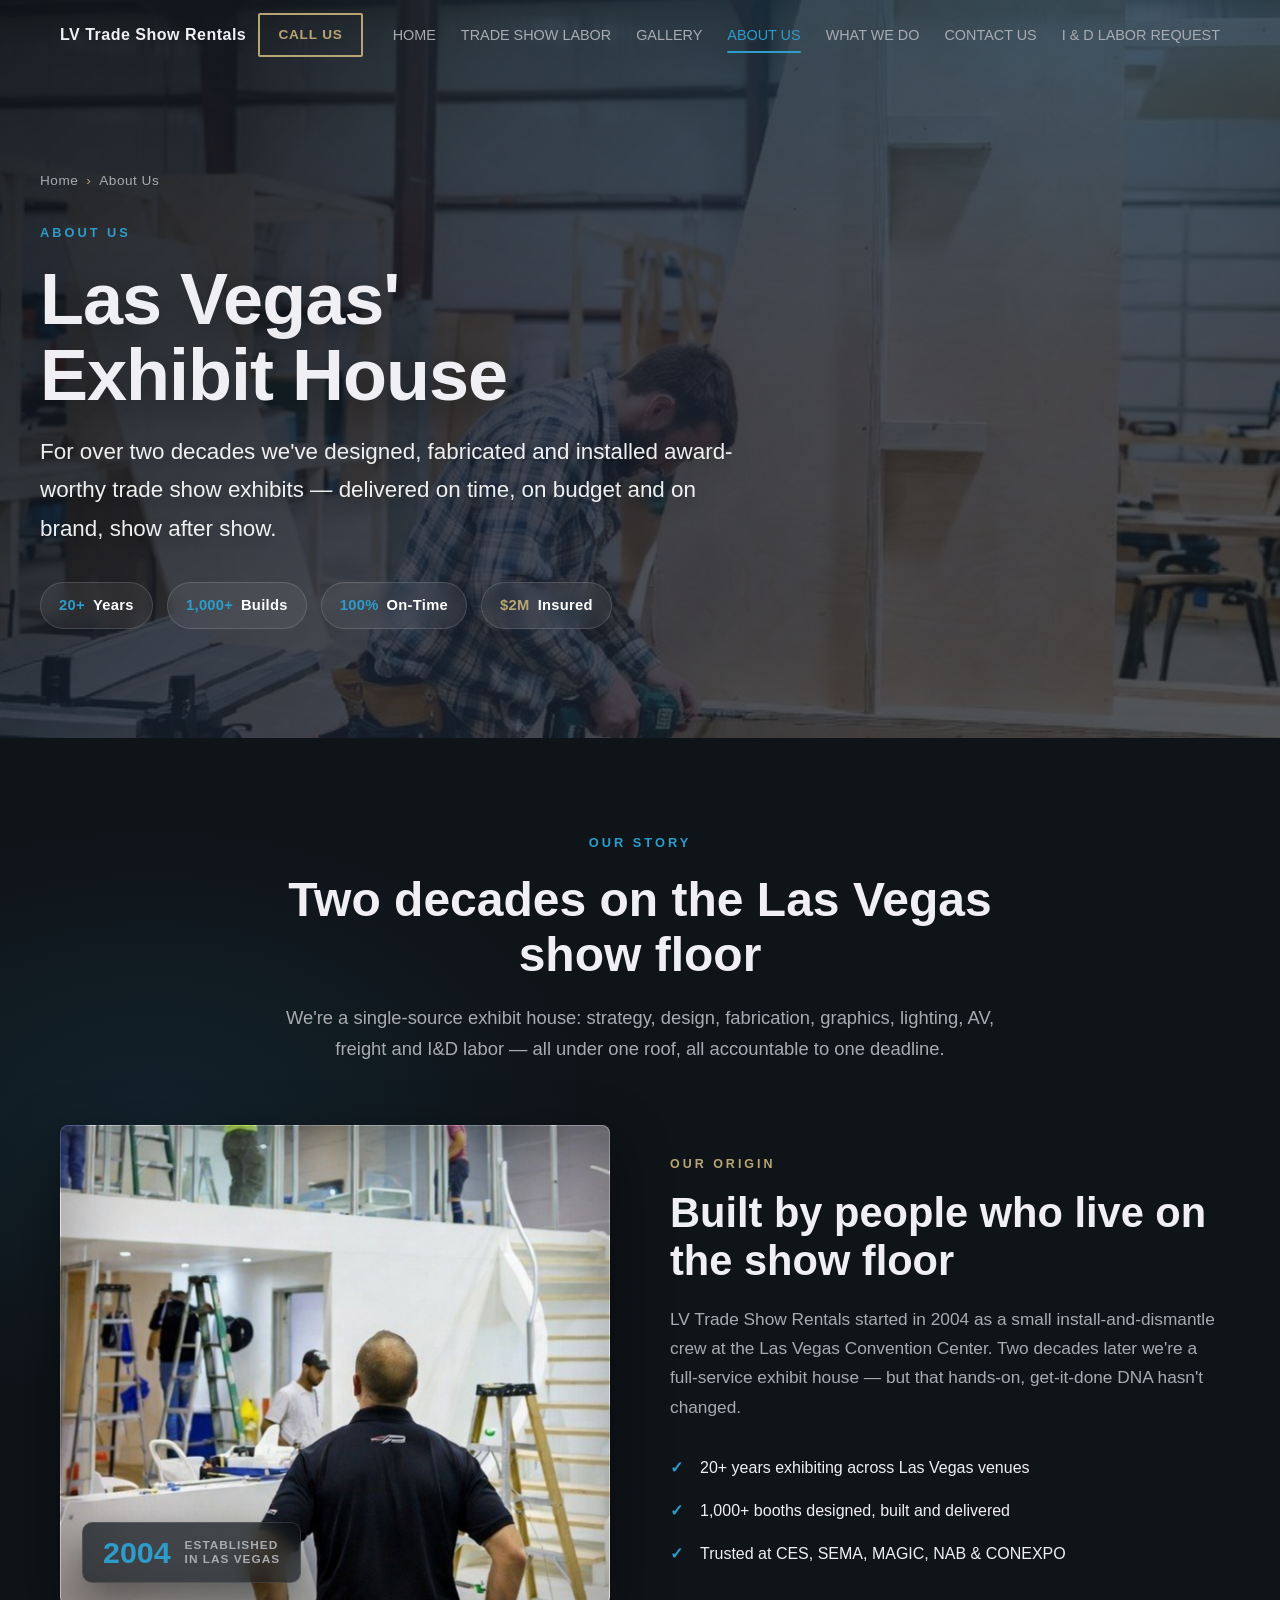
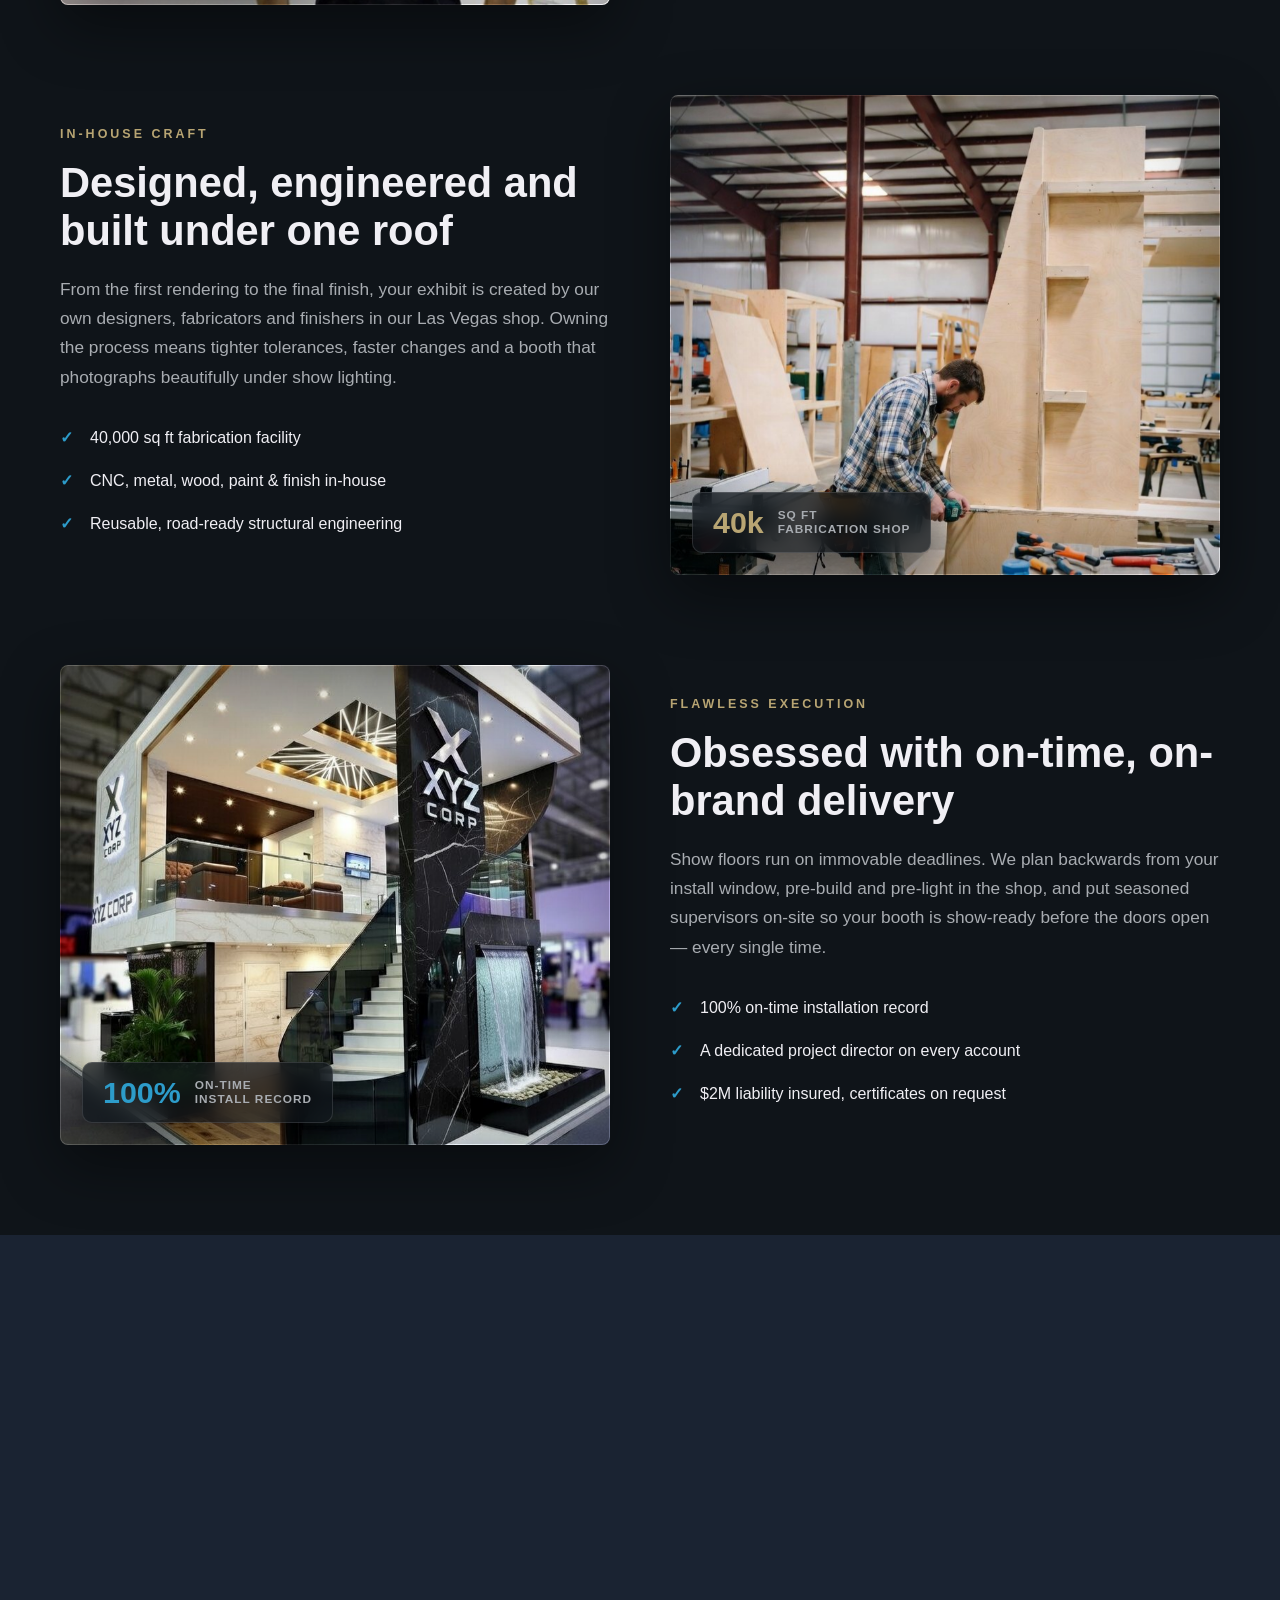
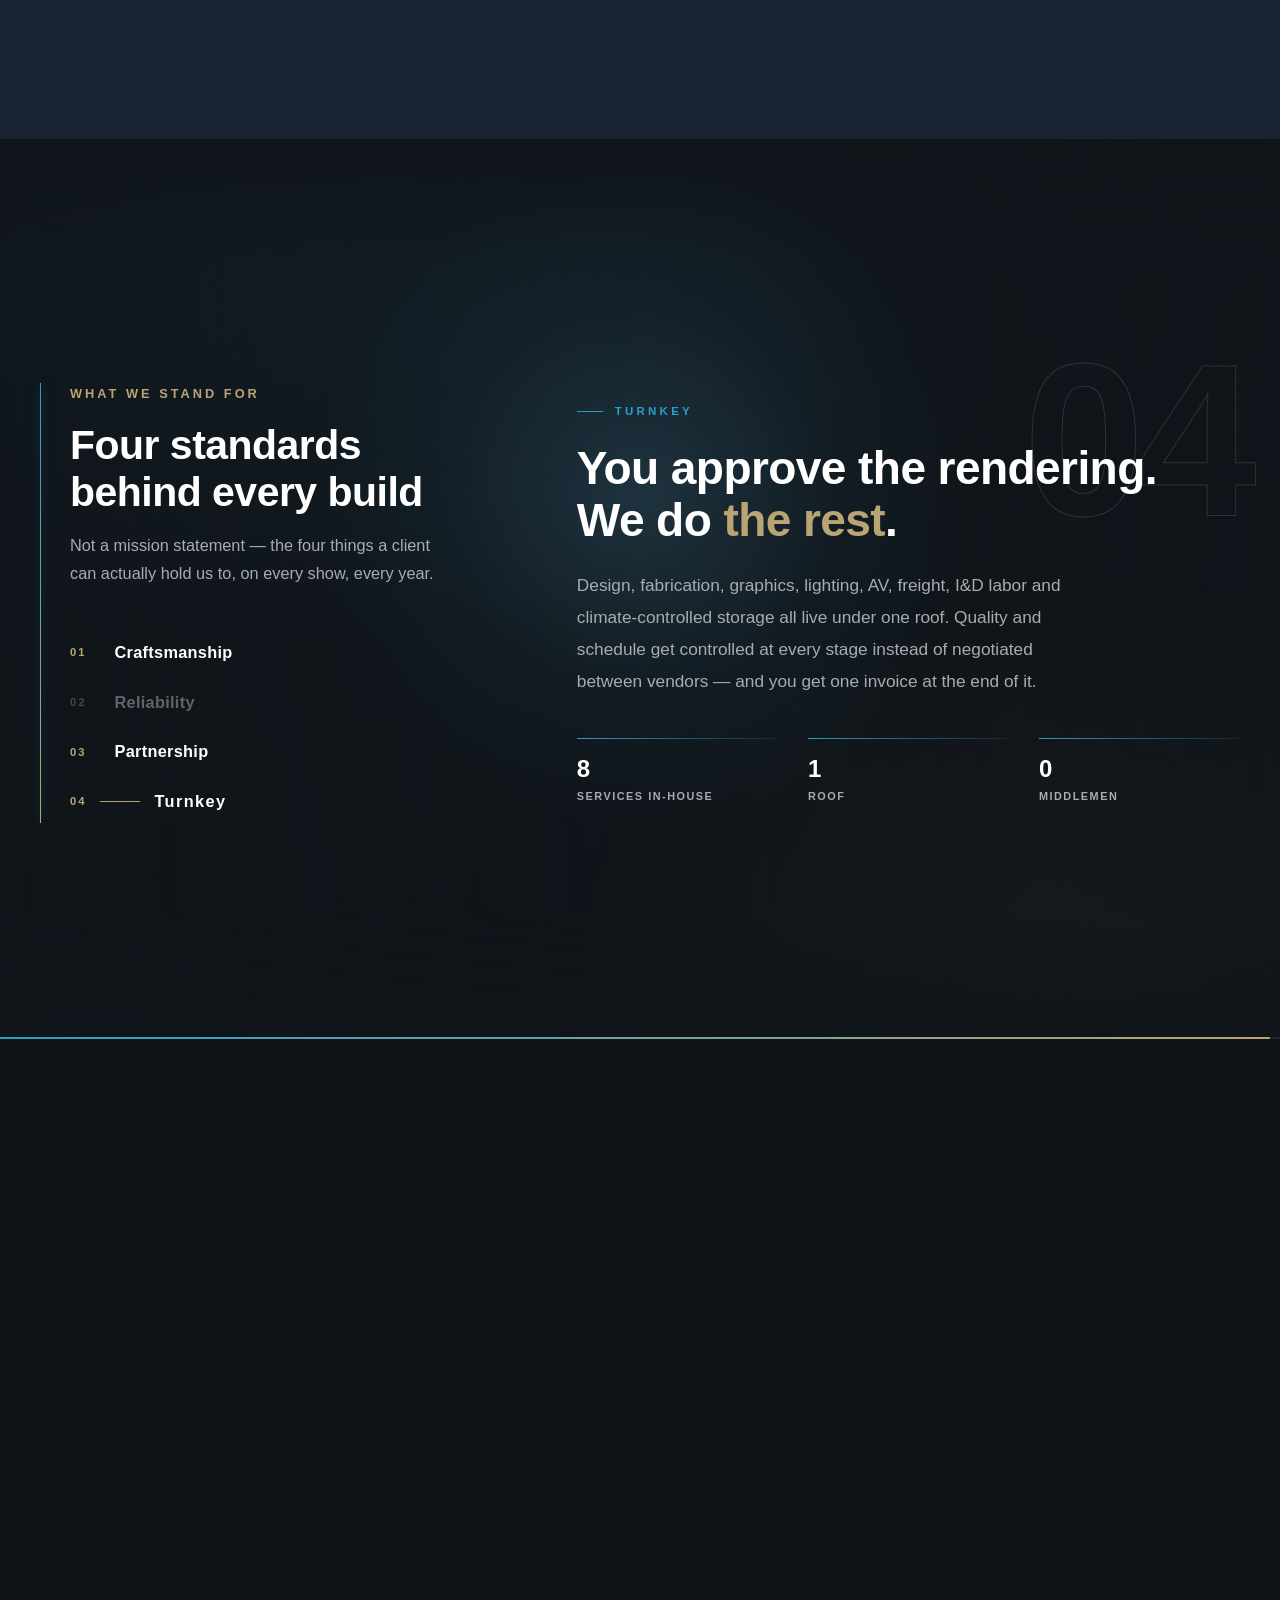
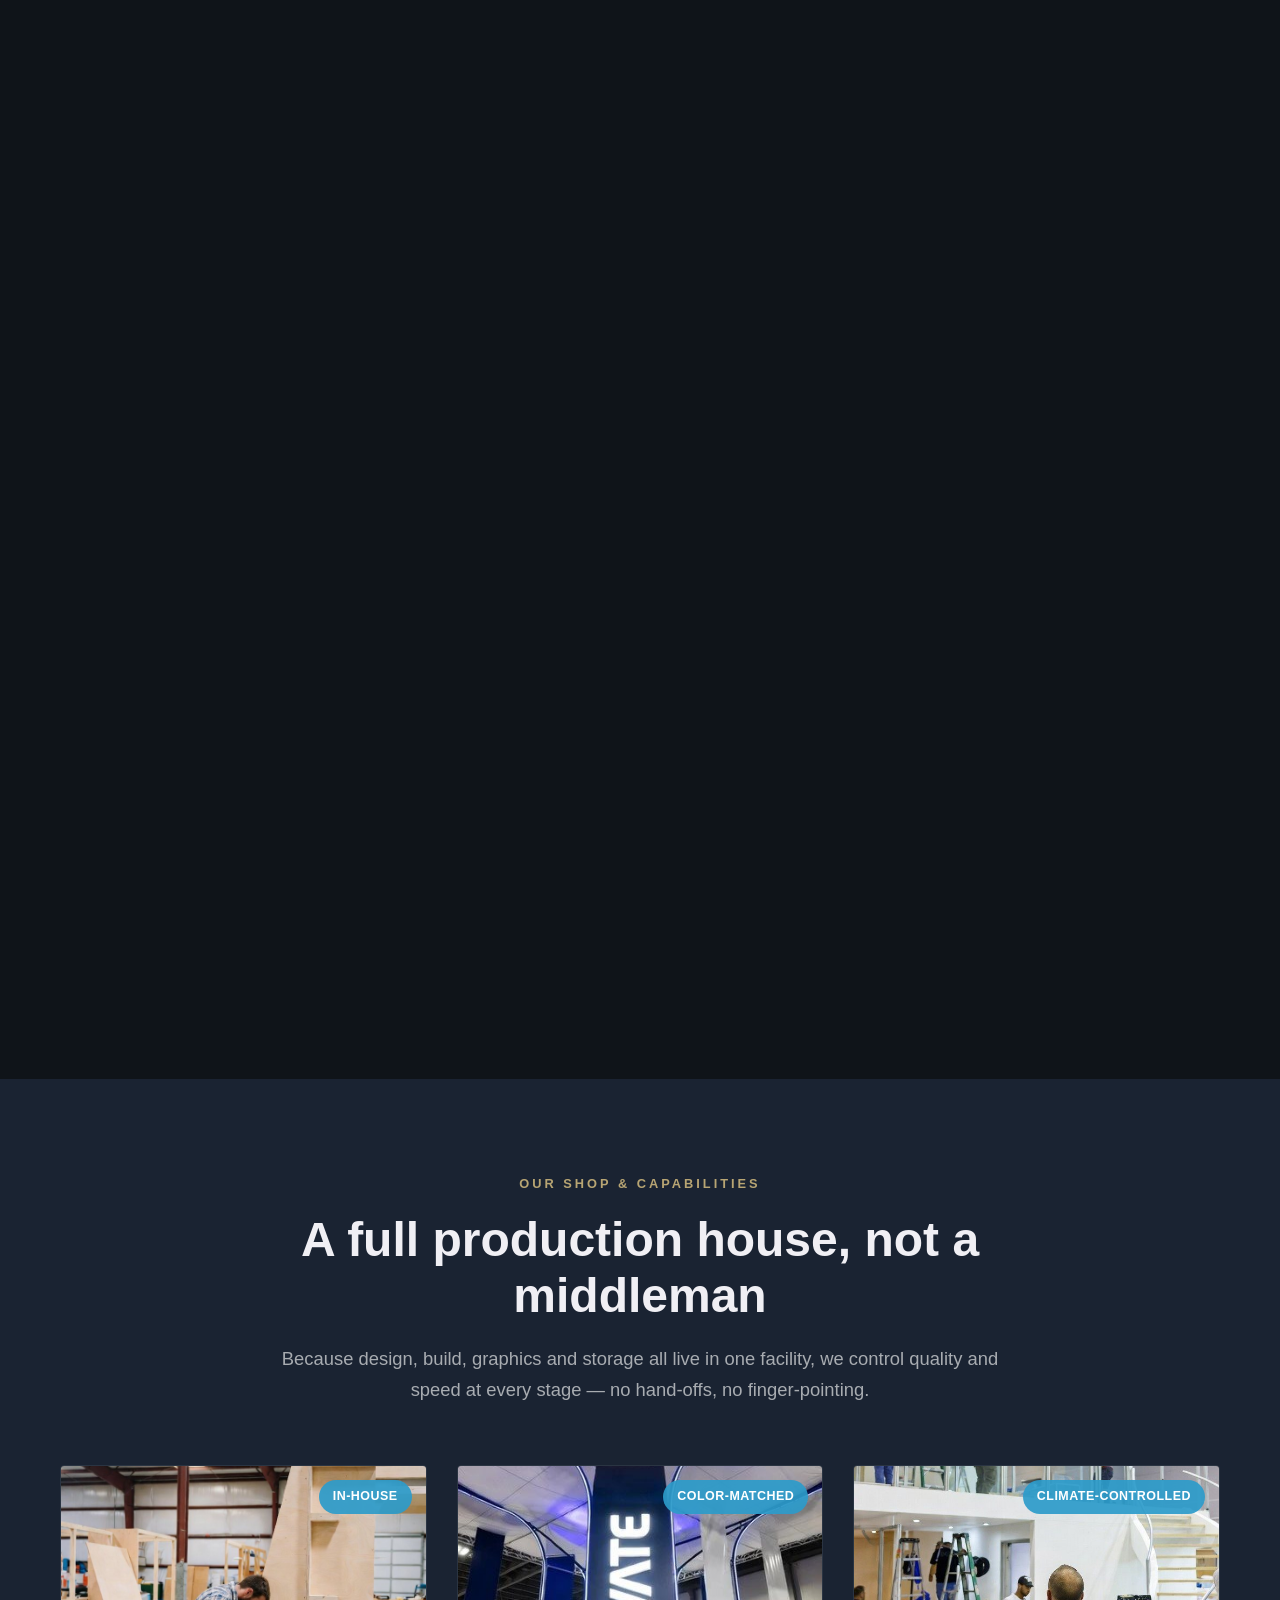
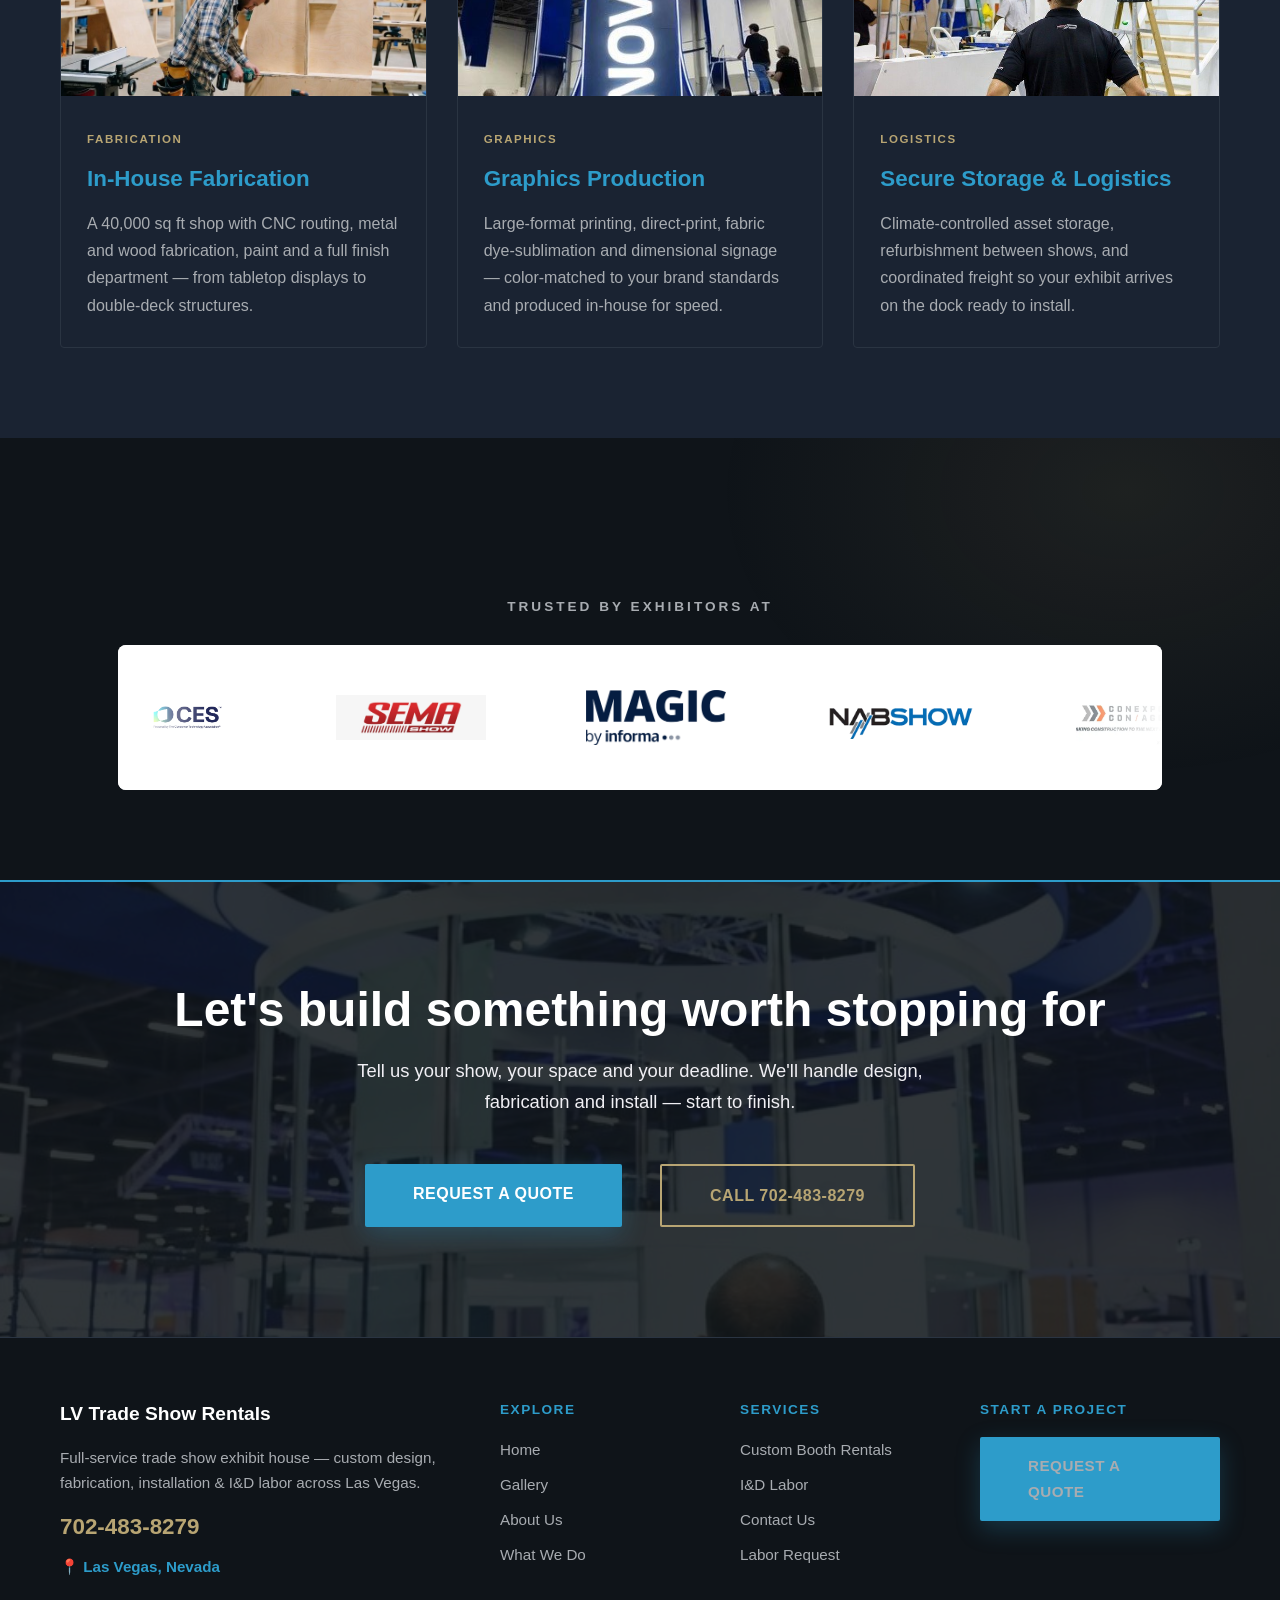
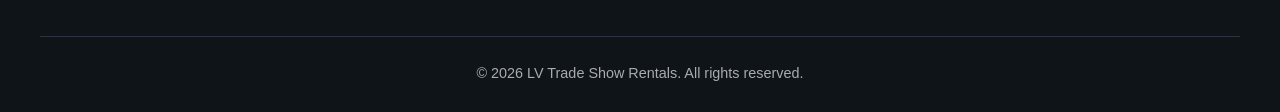
==== commit 38dc0bdd: "Defer scroll-video loading, fix posters, and strip dead code Performance, with no video re-encoded a" ====
--- a/about-us.html
+++ b/about-us.html
@@ -334,47 +334,6 @@
             text-transform: uppercase; color: var(--accent-gold); font-weight: 700; margin-bottom: 10px;
         }
 
-        /* ---- Milestone timeline ---- */
-        .abt-timeline { position: relative; max-width: 880px; margin: 62px auto 0; }
-        .abt-timeline::before {
-            content: ''; position: absolute; top: 6px; bottom: 6px; left: 50%;
-            width: 2px; transform: translateX(-50%);
-            background: linear-gradient(to bottom, transparent, var(--accent-teal) 12%, var(--accent-gold) 88%, transparent);
-        }
-        .abt-mile { position: relative; width: 50%; box-sizing: border-box; padding: 6px 48px 34px; }
-        .abt-mile.left { left: 0; text-align: right; }
-        .abt-mile.right { left: 50%; text-align: left; }
-        .abt-dot {
-            position: absolute; top: 10px; width: 16px; height: 16px; border-radius: 50%;
-            background: var(--primary-dark); border: 3px solid var(--accent-teal);
-            box-shadow: 0 0 0 5px rgba(45, 156, 202, 0.15); z-index: 2;
-        }
-        .abt-mile.left .abt-dot { right: -8px; }
-        .abt-mile.right .abt-dot { left: -8px; }
-        .abt-year { font-size: 1.5rem; font-weight: 900; color: var(--accent-teal); line-height: 1; margin-bottom: 8px; }
-        .abt-mile h3 { color: #fff; font-size: 1.12rem; margin-bottom: 6px; }
-        .abt-mile p { color: var(--text-secondary); font-size: 0.96rem; }
-
-        /* ---- Team monogram avatars ---- */
-        .abt-team { position: relative; text-align: center; }
-        .abt-avatar {
-            width: 96px; height: 96px; border-radius: 50%; margin: 0 auto 22px;
-            display: flex; align-items: center; justify-content: center;
-            font-size: 2rem; font-weight: 800; color: #fff; letter-spacing: 1px;
-            border: 2px solid rgba(255, 255, 255, 0.14);
-            box-shadow: inset 0 2px 12px rgba(255, 255, 255, 0.22), 0 14px 34px rgba(0, 0, 0, 0.45);
-        }
-        .abt-team:nth-of-type(1) .abt-avatar { background: linear-gradient(135deg, #2d9cca, #1a5f7a); }
-        .abt-team:nth-of-type(2) .abt-avatar { background: linear-gradient(135deg, #b8a573, #8a7a4f); }
-        .abt-team:nth-of-type(3) .abt-avatar { background: linear-gradient(135deg, #2d9cca, #b8a573); }
-        .abt-team:nth-of-type(4) .abt-avatar { background: linear-gradient(135deg, #48b6e4, #2d9cca); }
-        .abt-team h3 { color: #fff; font-size: 1.2rem; margin-bottom: 4px; }
-        .abt-role {
-            color: var(--accent-teal); font-weight: 700; font-size: 0.82rem;
-            text-transform: uppercase; letter-spacing: 1px; margin-bottom: 14px;
-        }
-        .abt-team p { color: var(--text-secondary); font-size: 0.95rem; }
-
         /* ---- Credibility trust heading above marquee ---- */
         .abt-trust-head { text-align: center; margin: 64px 0 26px; }
         .abt-trust-head span {
@@ -389,10 +348,6 @@
             .feature-row .feature-media.abt-fmedia img { top: -14%; height: 128%; }
             .abt-fchip { left: 14px; bottom: 14px; padding: 12px 16px; gap: 10px; }
             .abt-fchip .abt-fchip-num { font-size: 1.5rem; }
-
-            .abt-timeline::before { left: 7px; }
-            .abt-mile, .abt-mile.left, .abt-mile.right { width: 100%; left: 0; text-align: left; padding: 6px 0 28px 34px; }
-            .abt-mile.left .abt-dot, .abt-mile.right .abt-dot { left: -1px; right: auto; }
         }
 
         /* ---- Stand-for stage: unpin below 900px ----
@@ -584,8 +539,8 @@
 
         <div class="sv-pin">
             <video class="sv-video"
-                   src="assets/about-us-scroll.mp4"
-                   preload="auto"
+                   data-src="assets/about-us-scroll.mp4"
+                   preload="none"
                    muted
                    playsinline
                    webkit-playsinline
--- a/assets/site.css
+++ b/assets/site.css
@@ -246,9 +246,6 @@
 
 h2 { font-size: clamp(2rem, 5vw, 3rem); font-weight: 800; line-height: 1.15; }
 
-.text-teal { color: var(--accent-teal); }
-.text-gold { color: var(--accent-gold); }
-
 /* ---------- Interior page hero ---------- */
 .page-hero {
     position: relative;
@@ -298,25 +295,7 @@
 
 /* ---------- Cards / grids ---------- */
 .grid { display: grid; gap: 30px; }
-.grid.cols-2 { grid-template-columns: repeat(auto-fit, minmax(340px, 1fr)); }
 .grid.cols-3 { grid-template-columns: repeat(auto-fit, minmax(300px, 1fr)); }
-.grid.cols-4 { grid-template-columns: repeat(auto-fit, minmax(240px, 1fr)); }
-
-.card {
-    background: linear-gradient(135deg, var(--surface-2) 0%, #2a3442 100%);
-    border: 1px solid var(--border-subtle);
-    border-radius: 4px;
-    padding: 36px 30px;
-    transition: transform 0.35s var(--ease), border-color 0.35s ease, box-shadow 0.35s ease;
-}
-.card:hover {
-    border-color: var(--accent-teal);
-    box-shadow: var(--shadow-teal);
-    transform: translateY(-8px);
-}
-.card h3 { font-size: 1.35rem; font-weight: 700; margin-bottom: 14px; color: #fff; }
-.card p { color: var(--text-secondary); line-height: 1.8; }
-.card .card-icon { font-size: 2rem; margin-bottom: 18px; display: block; }
 
 /* Media card (image on top) */
 .media-card {
@@ -382,54 +361,6 @@
 .logo-item { flex-shrink: 0; padding: 15px 20px; display: flex; align-items: center; justify-content: center; }
 .event-logo { height: 55px; width: auto; max-width: 150px; object-fit: contain; }
 @keyframes marquee { from { transform: translateX(0); } to { transform: translateX(-50%); } }
-
-/* ---------- Gallery + lightbox ---------- */
-.gallery-filter { display: flex; flex-wrap: wrap; gap: 12px; justify-content: center; margin-bottom: 44px; }
-.filter-btn {
-    background: transparent; border: 1px solid var(--border-subtle); color: var(--text-secondary);
-    padding: 10px 22px; border-radius: 40px; cursor: pointer; font-size: 0.9rem; font-weight: 600;
-    letter-spacing: 0.5px; transition: all 0.3s ease;
-}
-.filter-btn:hover { border-color: var(--accent-teal); color: var(--text-primary); }
-.filter-btn.active { background: var(--accent-teal); border-color: var(--accent-teal); color: #fff; }
-
-.gallery-grid { columns: 3; column-gap: 18px; }
-.gallery-item {
-    break-inside: avoid; margin-bottom: 18px; position: relative; border-radius: 6px; overflow: hidden;
-    cursor: pointer; border: 1px solid var(--border-subtle); background: var(--surface);
-    transition: opacity 0.4s ease, transform 0.4s ease, box-shadow 0.35s ease;
-}
-.gallery-item img { width: 100%; height: auto; display: block; transition: transform 0.6s var(--ease); }
-.gallery-item:hover { box-shadow: var(--shadow-teal); }
-.gallery-item:hover img { transform: scale(1.06); }
-.gallery-item .gallery-cap {
-    position: absolute; inset: auto 0 0 0; padding: 22px 18px 16px;
-    background: linear-gradient(to top, rgba(10,14,20,0.92), transparent);
-    transform: translateY(8px); opacity: 0; transition: all 0.35s ease; z-index: 2;
-}
-.gallery-item:hover .gallery-cap { transform: translateY(0); opacity: 1; }
-.gallery-cap h4 { font-size: 1.05rem; color: #fff; margin-bottom: 3px; }
-.gallery-cap span { font-size: 0.82rem; color: var(--accent-teal); font-weight: 600; letter-spacing: 0.5px; }
-.gallery-item.is-hidden { display: none; }
-
-.lightbox {
-    position: fixed; inset: 0; z-index: 2000; display: flex; align-items: center; justify-content: center;
-    background: rgba(6, 9, 13, 0.94); opacity: 0; visibility: hidden; transition: opacity 0.35s ease;
-    padding: 30px;
-}
-.lightbox.open { opacity: 1; visibility: visible; }
-.lightbox img { max-width: 90vw; max-height: 82vh; border-radius: 4px; box-shadow: 0 30px 80px rgba(0,0,0,0.6); }
-.lightbox-cap { position: absolute; bottom: 26px; left: 0; right: 0; text-align: center; color: #fff; font-size: 0.95rem; }
-.lightbox-cap span { color: var(--accent-teal); }
-.lb-btn {
-    position: absolute; background: rgba(255,255,255,0.08); border: 1px solid rgba(255,255,255,0.2); color: #fff;
-    width: 52px; height: 52px; border-radius: 50%; font-size: 1.5rem; cursor: pointer; display: flex;
-    align-items: center; justify-content: center; transition: background 0.25s ease; user-select: none;
-}
-.lb-btn:hover { background: rgba(45, 156, 202, 0.5); }
-.lb-close { top: 24px; right: 24px; }
-.lb-prev { left: 24px; top: 50%; transform: translateY(-50%); }
-.lb-next { right: 24px; top: 50%; transform: translateY(-50%); }
 
 /* ---------- Forms ---------- */
 .form-wrap { background: var(--surface); border: 1px solid var(--border-subtle); border-radius: 6px; padding: 40px; box-shadow: var(--shadow-lg); }
@@ -531,18 +462,14 @@
     .feature-row { grid-template-columns: 1fr; gap: 32px; }
     .feature-row.reverse .feature-media { order: 0; }
     .feature-row + .feature-row { margin-top: 56px; }
-    .gallery-grid { columns: 2; }
     .form-grid { grid-template-columns: 1fr; }
     .form-wrap { padding: 26px; }
     .footer-grid { grid-template-columns: 1fr 1fr; gap: 30px; }
     .cta-group { flex-direction: column; align-items: center; }
     .cta-group .cta-button { width: 100%; max-width: 380px; }
-    .lb-prev { left: 10px; }
-    .lb-next { right: 10px; }
 }
 
 @media (max-width: 480px) {
-    .gallery-grid { columns: 1; }
     .footer-grid { grid-template-columns: 1fr; }
 }
 
